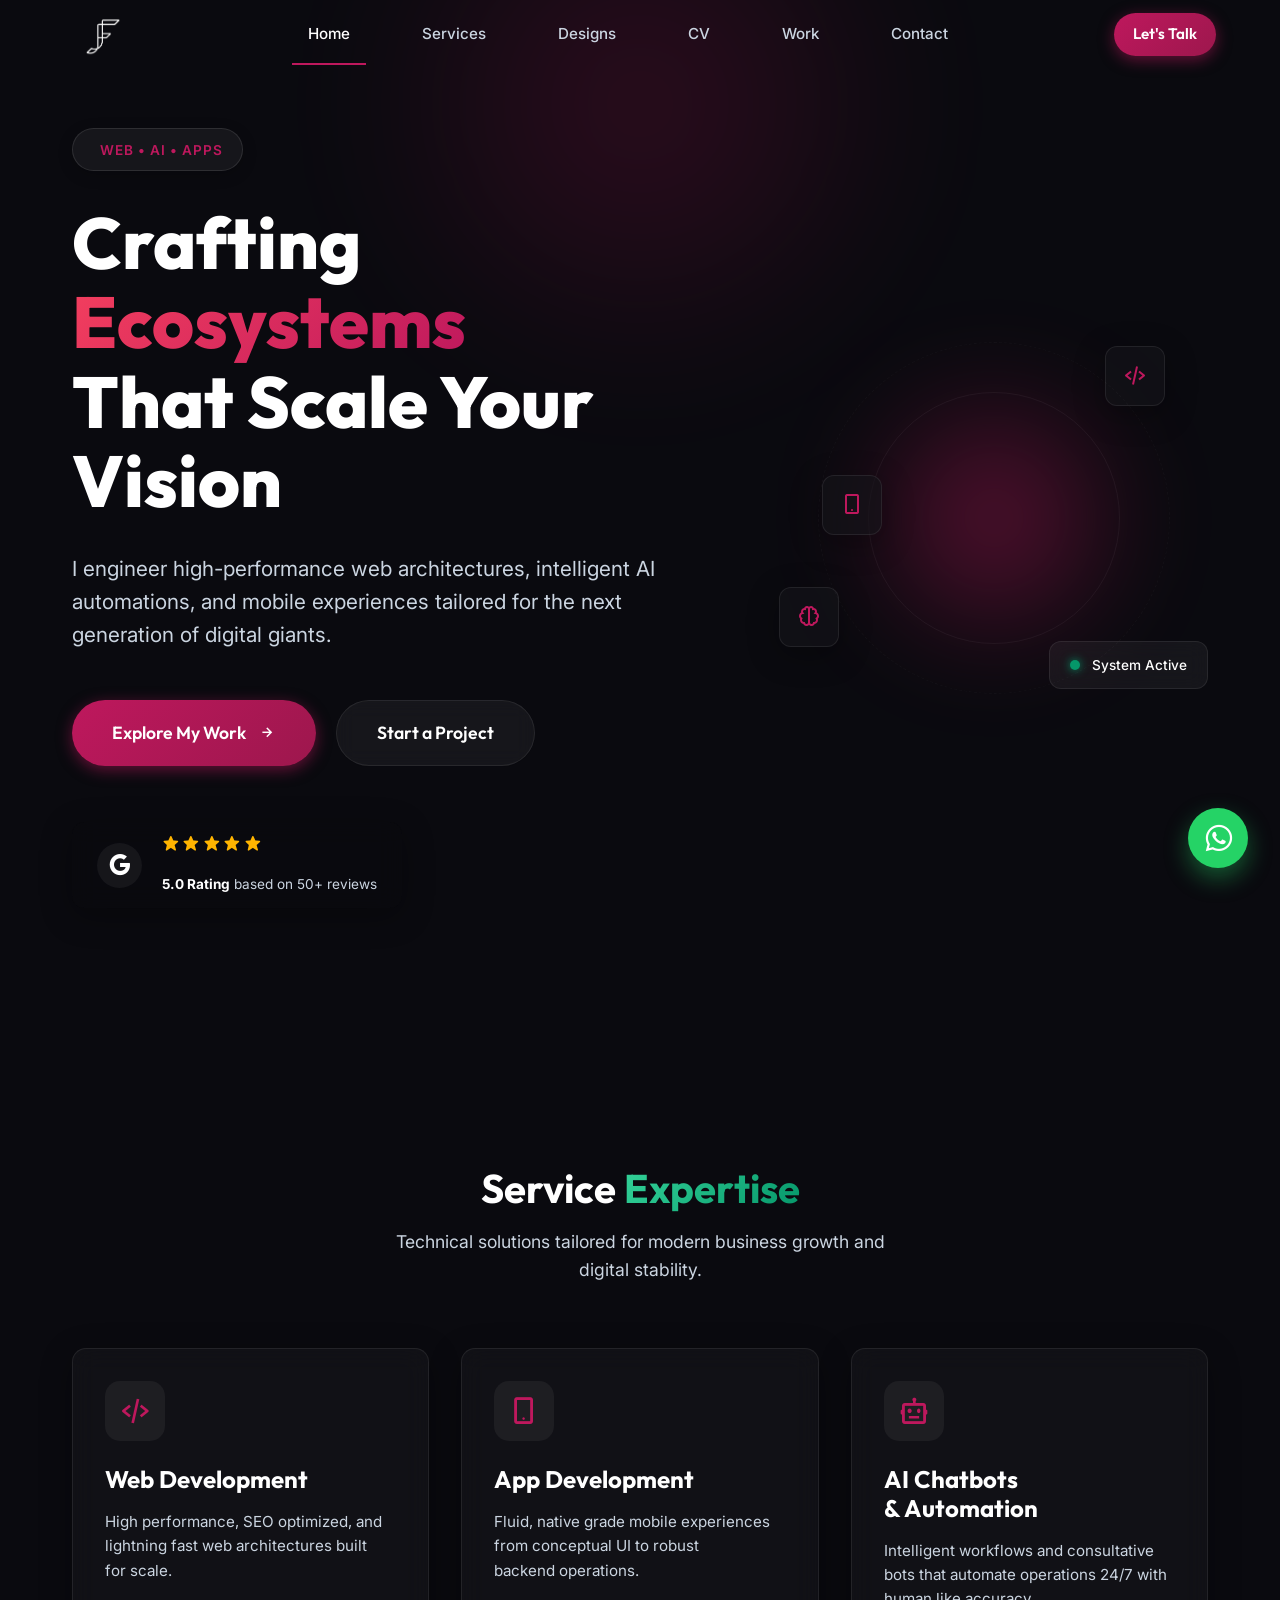
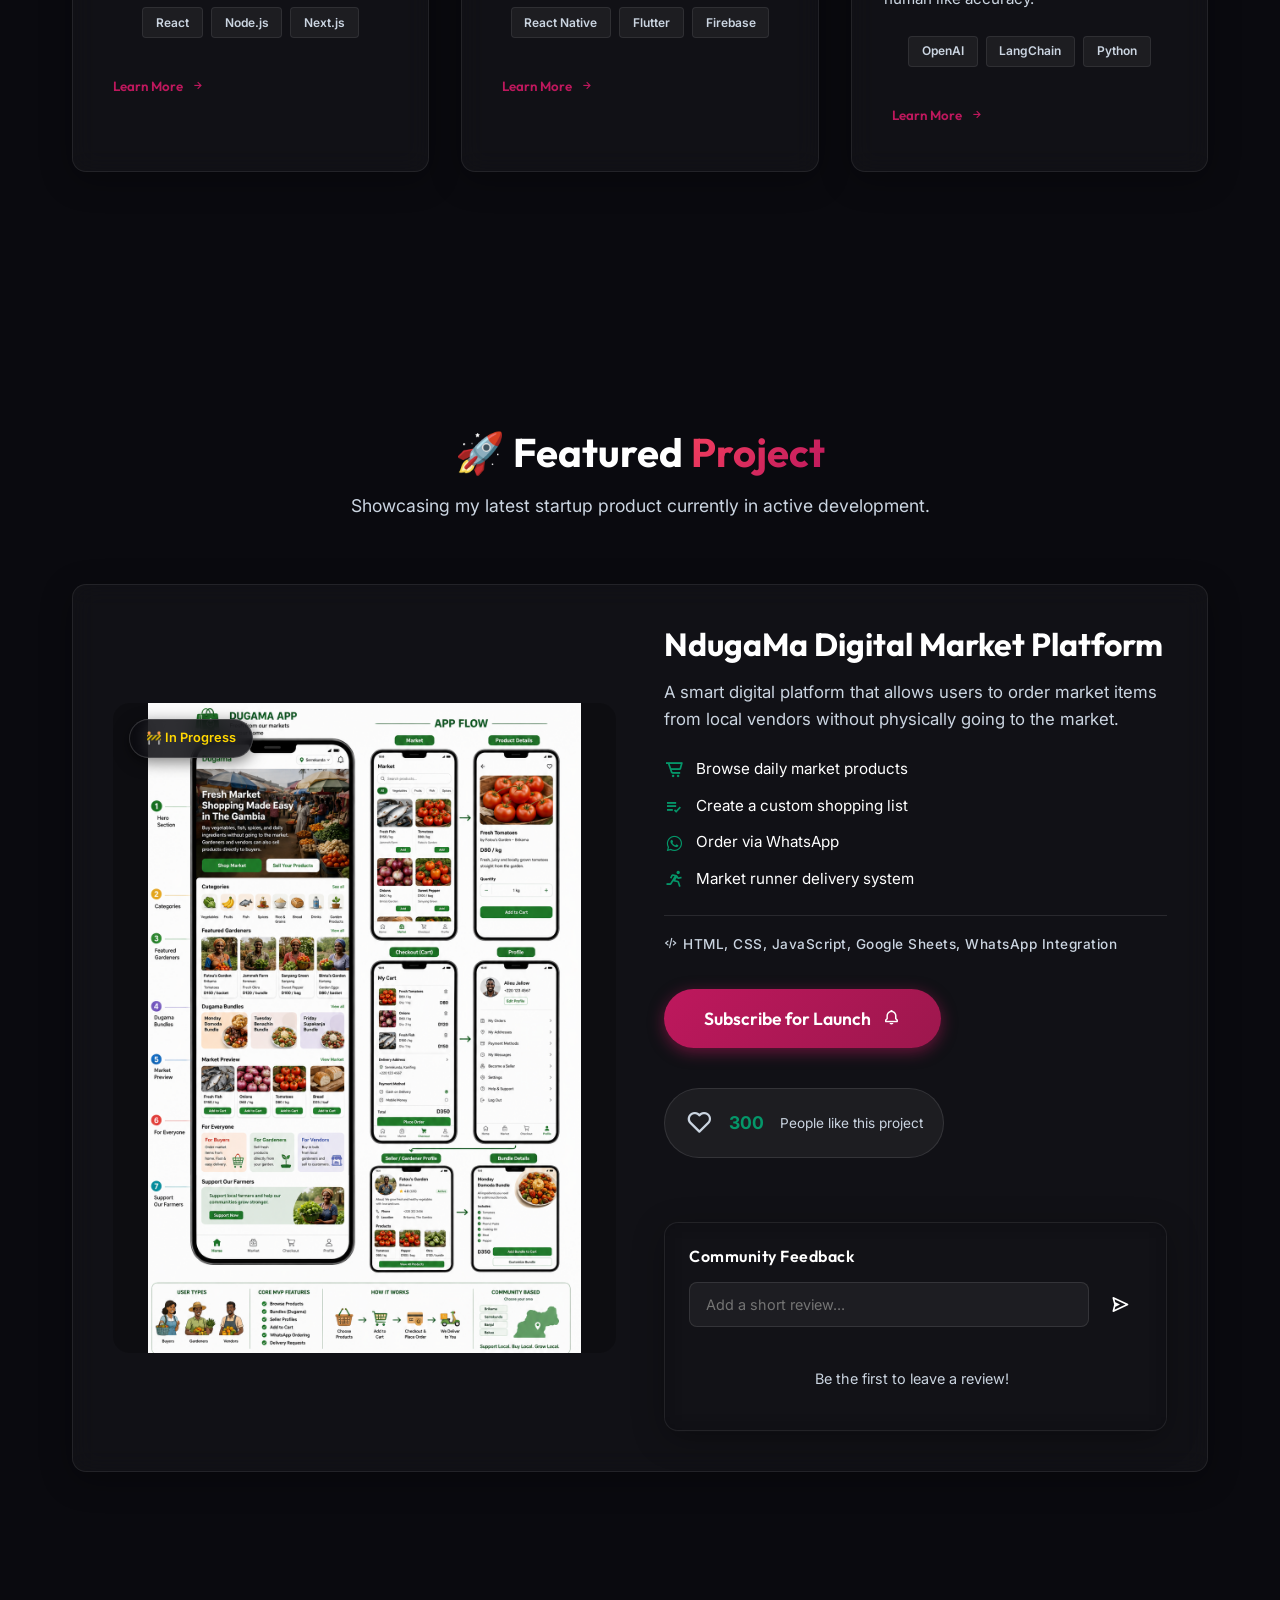
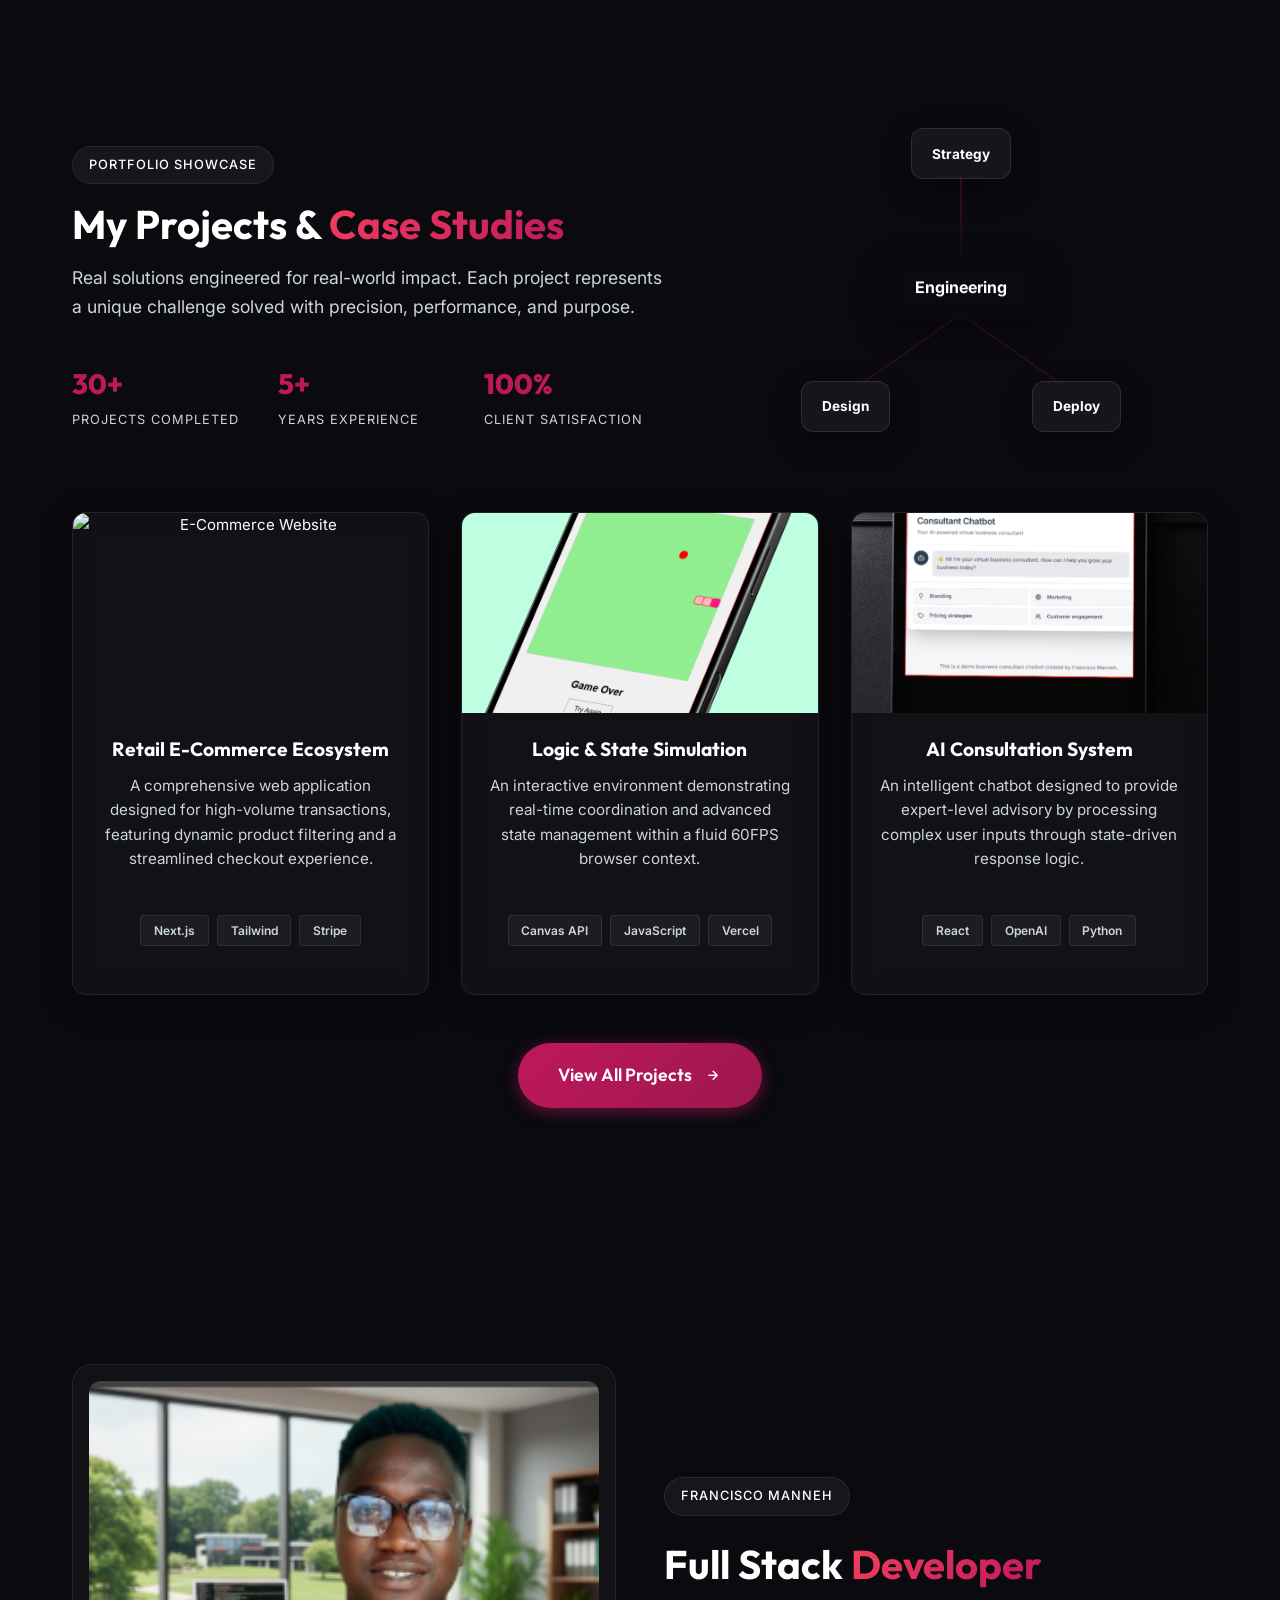
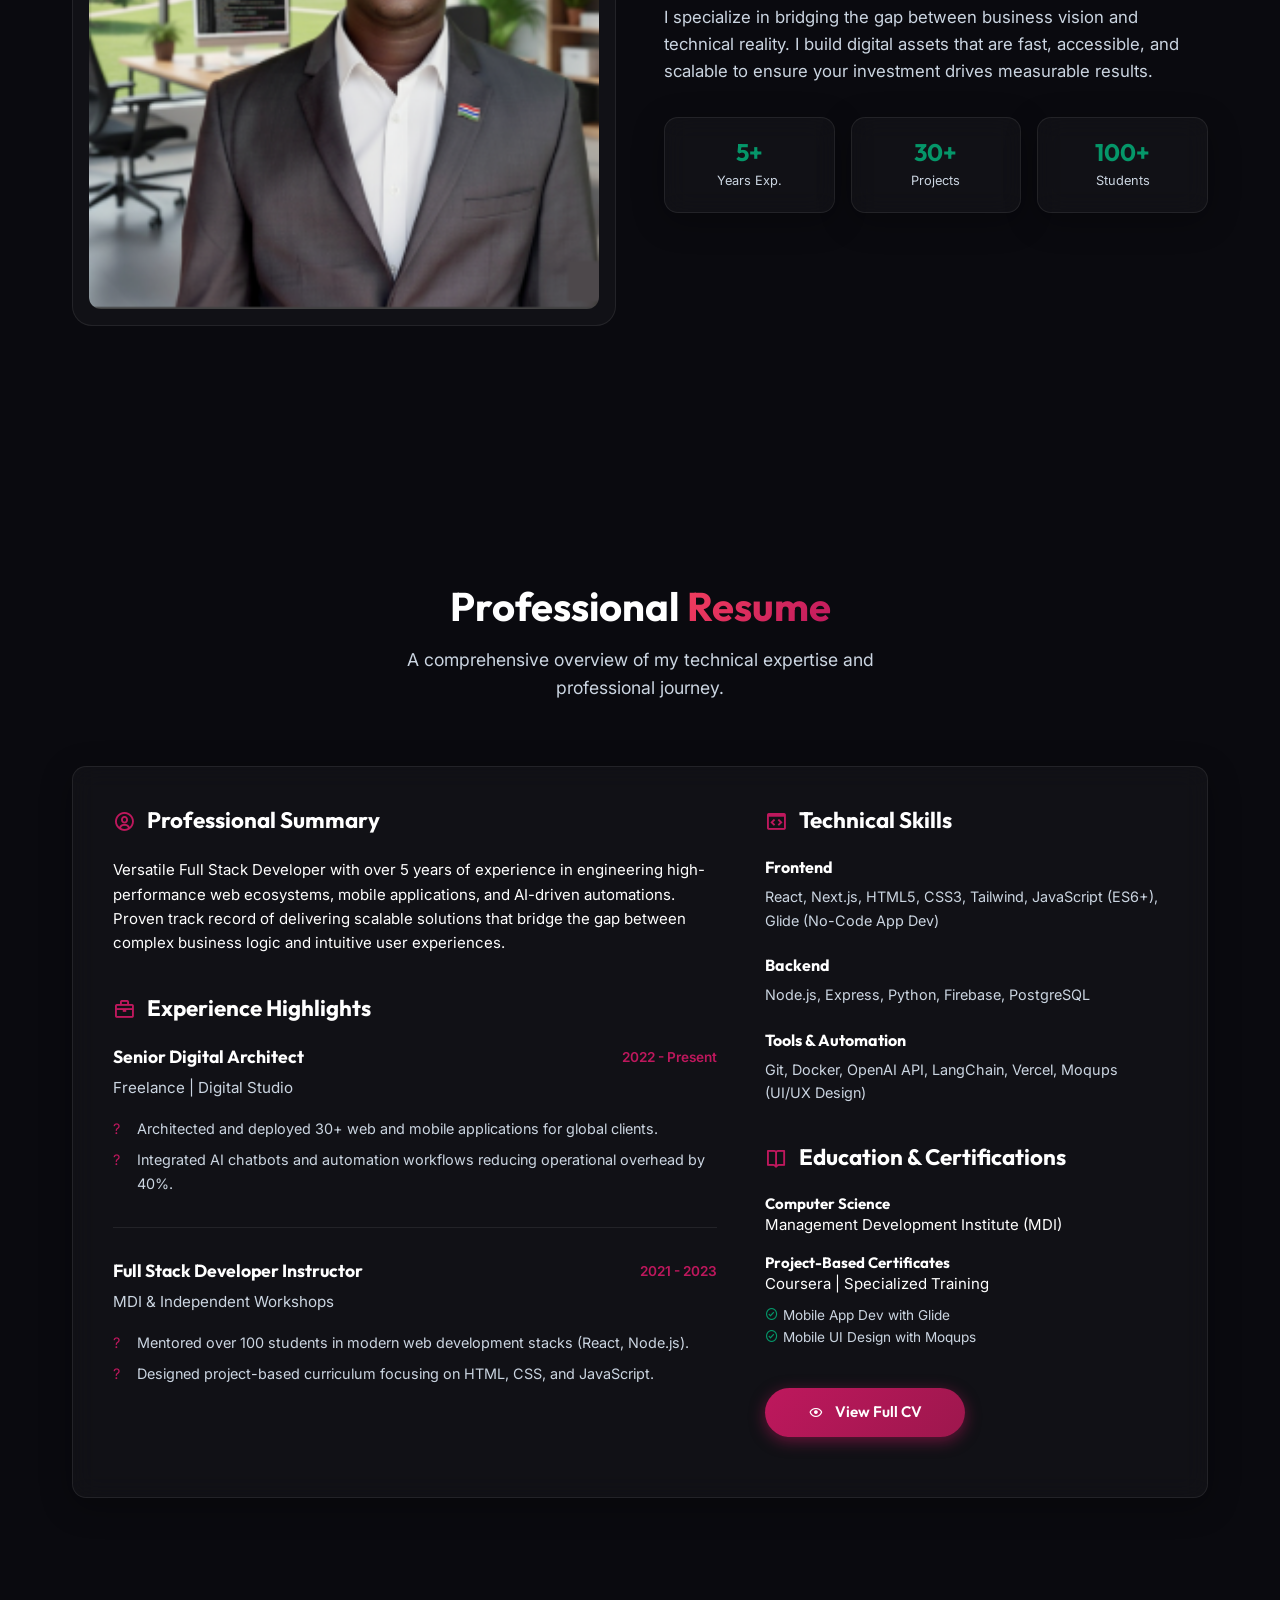
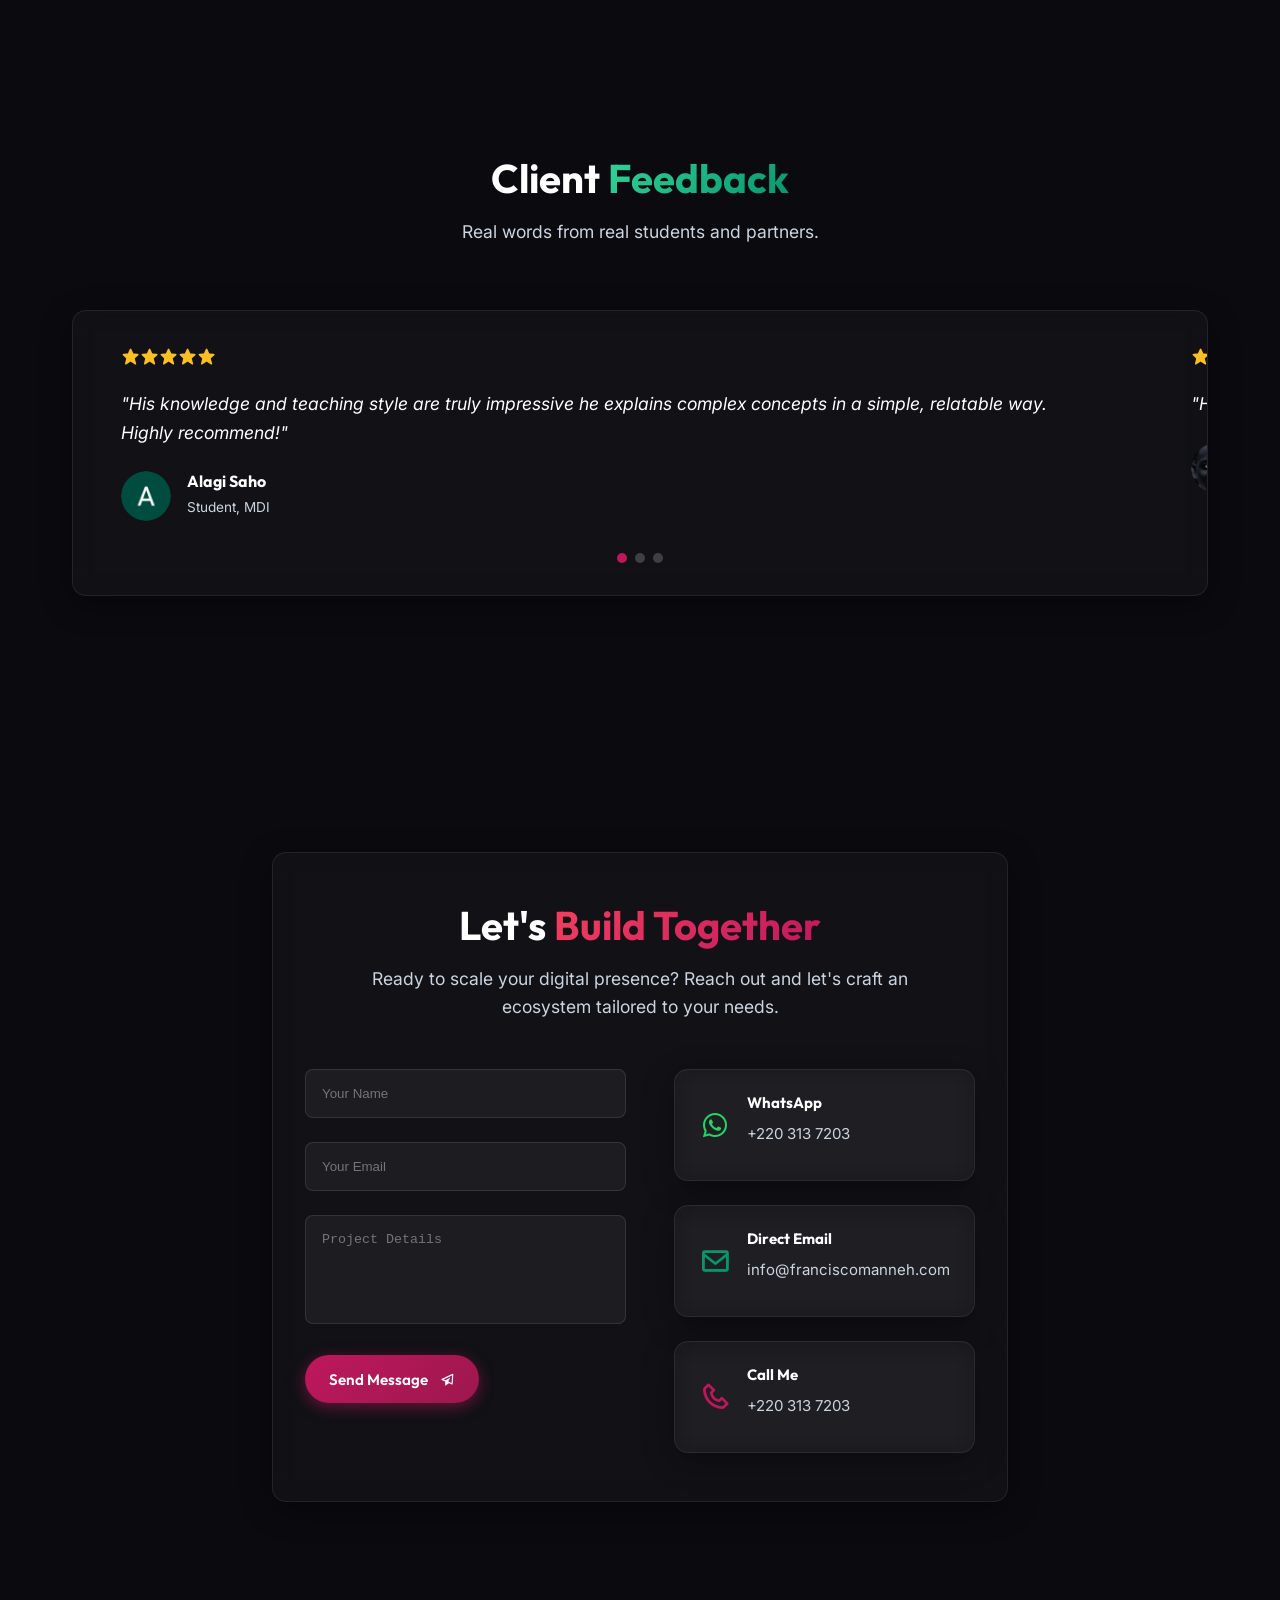
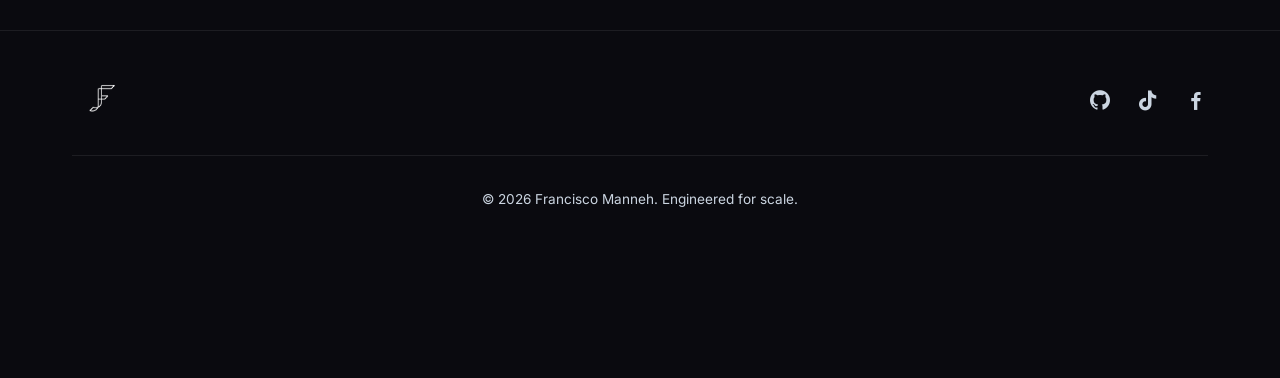
==== index.html @ 12f04366 "first commit" ====
<!DOCTYPE html>
<html lang="en">

<head>
    <meta charset="UTF-8">
    <meta name="viewport" content="width=device-width, initial-scale=1.0">
    <title>Francisco Manneh | Full Stack Developer & Digital Architect in The Gambia</title>
    <meta name="description" content="Engineering high-performance web ecosystems, responsive business applications, and AI-driven automation systems. Professional web development with a focus on conversion and scale.">
    <link rel="canonical" href="https://franciscomanneh.com">
    <link rel="icon" type="image/png" href="Favicon/3-removebg-preview.png">
    <meta name="theme-color" content="#0a0a0f">

    <!-- Open Graph / Facebook -->
    <meta property="og:type" content="website">
    <meta property="og:url" content="https://franciscomanneh.com">
    <meta property="og:title" content="Francisco Manneh | Full Stack Developer & Digital Architect">
    <meta property="og:description" content="Engineering high-performance web applications and AI-driven automation systems. View my projects and designs.">
    <meta property="og:image" content="https://franciscomanneh.com/og-image.png">

    <!-- Twitter -->
    <meta property="twitter:card" content="summary_large_image">
    <meta property="twitter:url" content="https://franciscomanneh.com">
    <meta property="twitter:title" content="Francisco Manneh | Digital Architect">
    <meta property="twitter:description" content="Building scalable web ecosystems and intelligent business applications.">
    <meta property="twitter:image" content="https://franciscomanneh.com/og-image.png">

    <!-- Fonts -->
    <link
        href="https://fonts.googleapis.com/css2?family=Outfit:wght@300;400;500;600;700;800&family=Inter:wght@400;500;600&display=swap"
        rel="stylesheet">
    <link href='https://unpkg.com/boxicons@2.1.4/css/boxicons.min.css' rel='stylesheet' media="print"
        onload="this.media='all'">

    <!-- Styles -->
    <link rel="stylesheet" href="style.css">

    <!-- Structured Data -->
    <script type="application/ld+json">
    {
      "@context": "https://schema.org/",
      "@type": "Person",
      "name": "Francisco Manneh",
      "jobTitle": "Full Stack Developer",
      "url": "https://franciscomanneh.com",
      "image": "https://franciscomanneh.com/persionalpictures/Screenshot%202026-01-26%20074447.png",
      "sameAs": [
        "https://github.com/Franciscomanneh",
        "https://www.youtube.com/@codewithfrancisco-1",
        "https://www.tiktok.com/@fmannehcode"
      ],
      "description": "Full Stack Developer specializing in responsive web development and AI applications in The Gambia.",
      "knowsAbout": ["Web Development", "UI/UX Design", "AI Automation", "React", "Node.js"],
      "worksFor": {
        "@type": "Organization",
        "name": "F. Manneh Studio"
      }
    }
    </script>
    <script type="application/ld+json">
    {
      "@context": "https://schema.org/",
      "@type": "WebSite",
      "name": "Francisco Manneh Portfolio",
      "url": "https://franciscomanneh.com",
      "description": "Professional portfolio of Francisco Manneh, a Digital Architect specializing in web ecosystems."
    }
    </script>
    <script type="application/ld+json">
    {
      "@context": "https://schema.org",
      "@type": "ItemList",
      "itemListElement": [
        {
          "@type": "CreativeWork",
          "position": 1,
          "name": "Retail E-Commerce Ecosystem",
          "description": "A high-performance web application featuring dynamic filtering and secure checkout.",
          "url": "https://franciscomanneh.github.io/multipurpose/"
        },
        {
          "@type": "CreativeWork",
          "position": 2,
          "name": "AI Consultation System",
          "description": "An intelligent state-driven advisory chatbot built with React and OpenAI.",
          "url": "https://consultation-chat.vercel.app/"
        }
      ]
    }
    </script>
</head>

<body>

    <!-- Loading Screen -->
    <div id="loader" class="loader-container">
        <div class="loader-spinner"></div>
        <div class="loader-text">Initializing Portfolio...</div>
    </div>

    <!-- Top Navigation (Desktop) -->
    <header class="top-nav glass-nav">
        <a href="#home" class="logo">
            <img src="./Favicon/3-removebg-preview.png" alt="F. Manneh Logo" class="logo-img">
        </a>
        <nav class="desktop-links">
            <a href="#home" class="nav-link" aria-label="Navigate to home section">Home</a>
            <a href="#services" class="nav-link" aria-label="Navigate to services section">Services</a>
            <a href="designs.html" class="nav-link" aria-label="View design showcase">Designs</a>
            <a href="#cv" class="nav-link" aria-label="View resume">CV</a>
            <a href="#projects" class="nav-link" aria-label="Navigate to projects section">Work</a>
            <a href="#contact" class="nav-link" aria-label="Navigate to contact section">Contact</a>
        </nav>
        <div class="desktop-actions">
            <!-- Hamburger Menu Trigger -->
            <button class="hamburger-btn" aria-label="Toggle Menu">
                <i class='bx bx-menu'></i>
            </button>
            <a href="#contact" class="btn btn-primary compact-btn">Let's Talk</a>
        </div>
    </header>

    <!-- Overlay Navigation (Hamburger Menu) -->
    <div class="overlay-nav glass-overlay">
        <div class="overlay-header">
            <a href="#home" class="logo">
                <img src="./Favicon/3-removebg-preview.png" alt="F. Manneh Logo" class="logo-img">
            </a>
            <button class="close-overlay-btn"><i class='bx bx-x'></i></button>
        </div>
        <nav class="overlay-links">
            <a href="#home" class="overlay-link" aria-label="Navigate to home"><i class='bx bx-home-alt-2'></i> Home</a>
            <a href="#services" class="overlay-link" aria-label="Navigate to services"><i class='bx bx-layer'></i>
                Services</a>
            <a href="designs.html" class="overlay-link" aria-label="View design showcase"><i class='bx bx-paint'></i>
                Designs</a>
            <a href="#cv" class="overlay-link" aria-label="View resume"><i class='bx bx-file'></i>
                CV / Resume</a>
            <a href="#projects" class="overlay-link" aria-label="Navigate to projects"><i
                    class='bx bx-briefcase-alt-2'></i> Work</a>
            <a href="#about" class="overlay-link" aria-label="Navigate to about"><i class='bx bx-user'></i> About</a>
            <a href="#contact" class="overlay-link" aria-label="Navigate to contact"><i class='bx bx-envelope'></i>
                Contact</a>
        </nav>
        <div class="overlay-footer">
            <p>Let's build something amazing.</p>
            <div class="social-links">
                <a href="https://github.com/Franciscomanneh"><i class='bx bxl-github'></i></a>
                <a href="#"><i class='bx bxl-facebook'></i></a>
                <a href="https://www.youtube.com/@codewithfrancisco-1"><i class='bx bxl-youtube'></i></a>
            </div>
        </div>
    </div>

    <nav class="bottom-nav glass-nav" aria-label="Mobile navigation">
        <a href="#home" class="bottom-nav-item active" aria-label="Home">
            <i class='bx bx-home-alt-2'></i>
            <span>Home</span>
        </a>
        <a href="designs.html" class="bottom-nav-item" aria-label="Designs">
            <i class='bx bx-paint'></i>
            <span>Designs</span>
        </a>
        <a href="#cv" class="bottom-nav-item" aria-label="CV">
            <i class='bx bx-file'></i>
            <span>CV</span>
        </a>
        <a href="#projects" class="bottom-nav-item" aria-label="Projects">
            <i class='bx bx-briefcase-alt-2'></i>
            <span>Work</span>
        </a>
        <a href="#contact" class="bottom-nav-item" aria-label="Contact">
            <i class='bx bx-envelope'></i>
            <span>Contact</span>
        </a>
    </nav>

    <!-- Floating WhatsApp Button -->
    <a href="https://wa.me/2203137203" class="floating-whatsapp" target="_blank" aria-label="Chat on WhatsApp">
        <i class='bx bxl-whatsapp'></i>
    </a>

    <main>
        <!-- Hero Section -->
        <section id="home" class="section hero">
            <div class="hero-bg-glow"></div>
            <div class="container hero-container">
                <div class="hero-content reveal">
                    <div class="hero-label-wrapper">
                        <span class="hero-badge"><i class='bx bx-zap'></i> Web • AI • Apps</span>
                    </div>
                    <h1 class="hero-title">
                        Crafting <span class="gradient-text gradient-primary">Ecosystems</span> <br>
                        That Scale Your <span class="text-underline">Vision</span>
                    </h1>
                    <p class="hero-subtitle">
                        I engineer high-performance web architectures, intelligent AI automations, and mobile experiences tailored for the next generation of digital giants.
                    </p>
                    
                    <div class="hero-actions">
                        <a href="#projects" class="btn btn-primary lg-btn tap-effect">
                            Explore My Work <i class='bx bx-right-arrow-alt'></i>
                        </a>
                        <a href="#contact" class="btn btn-glass lg-btn tap-effect">
                            Start a Project
                        </a>
                    </div>

                    <div class="hero-trust">
                        <a href="https://share.google/OhTxhMrEWbVpeFhVj" target="_blank" class="google-rating-card glass-card tap-effect">
                            <div class="google-logo">
                                <i class='bx bxl-google'></i>
                            </div>
                            <div class="rating-info">
                                <div class="stars">
                                    <i class='bx bxs-star'></i>
                                    <i class='bx bxs-star'></i>
                                    <i class='bx bxs-star'></i>
                                    <i class='bx bxs-star'></i>
                                    <i class='bx bxs-star'></i>
                                </div>
                                <p class="rating-text"><span>5.0 Rating</span> based on 50+ reviews</p>
                            </div>
                        </a>
                    </div>
                </div>

                <!-- Interactive Hero Image/Animation -->
                <div class="hero-visual reveal" style="transition-delay: 0.3s">
                    <div class="visual-container">
                        <div class="main-visual-orb"></div>
                        <div class="floating-tech-nodes">
                            <div class="node n1"><i class='bx bx-code-alt'></i></div>
                            <div class="node n2"><i class='bx bx-brain'></i></div>
                            <div class="node n3"><i class='bx bx-mobile-alt'></i></div>
                        </div>
                        <div class="stats-glass-card">
                            <div class="pulse-indicator"></div>
                            <span>System Active</span>
                        </div>
                    </div>
                </div>
            </div>
        </section>

        <!-- Services Section -->
        <section id="services" class="section services">
            <div class="container">
                <div class="section-header reveal">
                    <h2 class="section-title">Service <span class="gradient-text gradient-secondary">Expertise</span>
                    </h2>
                    <p class="section-desc">Technical solutions tailored for modern business growth and digital stability.</p>
                </div>
                <div class="services-grid">
                    <!-- Service 1 -->
                    <div class="service-card glass-card tap-effect reveal">
                        <div class="service-icon"><i class='bx bx-code-alt'></i></div>
                        <h3>Web Development</h3>
                        <p>High performance, SEO optimized, and lightning fast web architectures built for scale.</p>
                        <div class="tech-tags">
                            <span class="tag">React</span>
                            <span class="tag">Node.js</span>
                            <span class="tag">Next.js</span>
                        </div>
                        <button class="btn-text learn-more-btn" data-service="web">Learn More <i
                                class='bx bx-right-arrow-alt'></i></button>
                    </div>
                    <!-- Service 2 -->
                    <div class="service-card glass-card tap-effect reveal" style="transition-delay: 0.1s">
                        <div class="service-icon"><i class='bx bx-mobile-alt'></i></div>
                        <h3>App Development</h3>
                        <p>Fluid, native grade mobile experiences from conceptual UI to robust backend operations.</p>
                        <div class="tech-tags">
                            <span class="tag">React Native</span>
                            <span class="tag">Flutter</span>
                            <span class="tag">Firebase</span>
                        </div>
                        <button class="btn-text learn-more-btn" data-service="app">Learn More <i
                                class='bx bx-right-arrow-alt'></i></button>
                    </div>
                    <!-- Service 3 -->
                    <div class="service-card glass-card tap-effect reveal" style="transition-delay: 0.2s">
                        <div class="service-icon"><i class='bx bx-bot'></i></div>
                        <h3>AI Chatbots & Automation</h3>
                        <p>Intelligent workflows and consultative bots that automate operations 24/7 with human like
                            accuracy.</p>
                        <div class="tech-tags">
                            <span class="tag">OpenAI</span>
                            <span class="tag">LangChain</span>
                            <span class="tag">Python</span>
                        </div>
                        <button class="btn-text learn-more-btn" data-service="ai">Learn More <i
                                class='bx bx-right-arrow-alt'></i></button>
                    </div>
                </div>
            </div>
        </section>

        <!-- Featured Project Section -->
        <section id="featured-project" class="section featured-project">
            <div class="container">
                <div class="section-header reveal">
                    <h2 class="section-title">🚀 Featured <span class="gradient-text gradient-primary">Project</span>
                    </h2>
                    <p class="section-desc">Showcasing my latest startup product currently in active development.</p>
                </div>

                <div class="featured-project-container glass-card reveal">
                    <div class="featured-image-wrapper">
                        <span class="badge in-progress-badge">🚧 In Progress</span>
                        <!-- Replace with real mockup of the NdugaMa app. Using generic project placeholder. -->
                        <img src="./designs/business designs/futured project.png" alt="NdugaMa App Mockup" class="featured-img" loading="lazy"
                            decoding="async">
                    </div>

                    <div class="featured-content">
                        <h3 class="featured-title">NdugaMa Digital Market Platform</h3>
                        <p class="featured-desc">A smart digital platform that allows users to order market items from
                            local vendors without physically going to the market.</p>

                        <ul class="featured-features">
                            <li><i class='bx bx-cart-alt'></i> Browse daily market products</li>
                            <li><i class='bx bx-list-check'></i> Create a custom shopping list</li>
                            <li><i class='bx bxl-whatsapp'></i> Order via WhatsApp</li>
                            <li><i class='bx bx-run'></i> Market runner delivery system</li>
                        </ul>

                        <div class="featured-tech-stack">
                            <span class="tech-small"><i class='bx bx-code-alt'></i> HTML, CSS, JavaScript, Google
                                Sheets, WhatsApp Integration</span>
                        </div>

                        <div class="featured-actions" style="margin-bottom: 2rem;">
                            <button class="btn btn-primary lg-btn tap-effect btn-block-mobile" id="subscribeBtn">Subscribe for Launch <i
                                    class='bx bx-bell'></i></button>
                            <div class="like-interaction">
                                <button id="likeProjectBtn" class="like-btn">
                                    <i class='bx bx-heart' id="likeIcon"></i>
                                </button>
                                <span id="likeCountDisplay" class="like-count">300</span>
                                <span class="like-label">People like this project</span>
                            </div>
                        </div>

                        <!-- Interactive Review Section -->
                        <div class="featured-reviews glass-card">
                            <h4 class="reviews-title">Community Feedback</h4>
                            <div class="review-input-group">
                                <input type="text" id="reviewInput" placeholder="Add a short review..." maxlength="100">
                                <button id="submitReviewBtn" class="review-submit-btn"><i class='bx bx-send'></i></button>
                            </div>
                            <div id="reviewsList" class="reviews-list">
                                <!-- Comments will be injected here -->
                                <div class="empty-reviews">Be the first to leave a review!</div>
                            </div>
                        </div>
                    </div>
                </div>
            </div>
        </section>

        <!-- Projects Section -->
        <section id="projects" class="section projects">
            <div class="container">
                <div class="projects-header-grid reveal">
                    <div class="projects-header-left">
                        <span class="badge glass-badge" style="margin-bottom: 1rem;">Portfolio Showcase</span>
                        <h2 class="section-title">My Projects & <span class="gradient-text gradient-primary">Case Studies</span></h2>
                        <p class="section-desc" style="max-width: none; margin-left: 0; margin-right: 0;">
                            Real solutions engineered for real-world impact. Each project represents a unique challenge solved with precision, performance, and purpose.
                        </p>
                        
                        <div class="projects-quick-stats">
                            <div class="quick-stat">
                                <span class="q-num">30+</span>
                                <span class="q-label">Projects Completed</span>
                            </div>
                            <div class="quick-stat">
                                <span class="q-num">5+</span>
                                <span class="q-label">Years Experience</span>
                            </div>
                            <div class="quick-stat">
                                <span class="q-num">100%</span>
                                <span class="q-label">Client Satisfaction</span>
                            </div>
                        </div>
                    </div>

                    <div class="projects-header-right">
                        <div class="diagram-container">
                            <div class="diagram-node main">Engineering</div>
                            <div class="diagram-node n1">Strategy</div>
                            <div class="diagram-node n2">Design</div>
                            <div class="diagram-node n3">Deploy</div>
                            <div class="diagram-line l1"></div>
                            <div class="diagram-line l2"></div>
                            <div class="diagram-line l3"></div>
                        </div>
                    </div>
                </div>
                <div class="projects-grid">
                    <!-- Project 1 -->
                    <div class="project-card glass-card reveal">
                        <div class="project-image-wrapper">
                            <img src="./Images/14.png" alt="E-Commerce Website" class="project-img" width="600"
                                height="337" loading="lazy" decoding="async">
                            <div class="project-overlay">
                                <a href="https://franciscomanneh.github.io/multipurpose/" target="_blank"
                                    class="btn btn-primary sm-btn tap-effect">View Live</a>
                            </div>
                        </div>
                        <div class="project-content">
                            <h3>Retail E-Commerce Ecosystem</h3>
                            <p>A comprehensive web application designed for high-volume transactions, featuring dynamic product filtering and a streamlined checkout experience.</p>
                            <div class="tech-tags">
                                <span class="tag">Next.js</span>
                                <span class="tag">Tailwind</span>
                                <span class="tag">Stripe</span>
                            </div>
                        </div>
                    </div>
                    <!-- Project 2 -->
                    <div class="project-card glass-card reveal" style="transition-delay: 0.1s">
                        <div class="project-image-wrapper">
                            <img src="./Images/1.png" alt="Snake Game App" class="project-img" width="600" height="337"
                                loading="lazy" decoding="async">
                            <div class="project-overlay">
                                <a href="https://snake-game-six-ruby.vercel.app/" target="_blank"
                                    class="btn btn-primary sm-btn tap-effect">View Live</a>
                            </div>
                        </div>
                        <div class="project-content">
                            <h3>Logic & State Simulation</h3>
                            <p>An interactive environment demonstrating real-time coordination and advanced state management within a fluid 60FPS browser context.</p>
                            <div class="tech-tags">
                                <span class="tag">Canvas API</span>
                                <span class="tag">JavaScript</span>
                                <span class="tag">Vercel</span>
                            </div>
                        </div>
                    </div>
                    <!-- Project 3 -->
                    <div class="project-card glass-card reveal" style="transition-delay: 0.2s">
                        <div class="project-image-wrapper">
                            <img src="./Images/7.png" alt="AI Chatbot" class="project-img" width="600" height="337"
                                loading="lazy" decoding="async">
                            <div class="project-overlay">
                                <a href="https://consultation-chat.vercel.app/" target="_blank"
                                    class="btn btn-primary sm-btn tap-effect">View Live</a>
                            </div>
                        </div>
                        <div class="project-content">
                            <h3>AI Consultation System</h3>
                            <p>An intelligent chatbot designed to provide expert-level advisory by processing complex user inputs through state-driven response logic.</p>
                            <div class="tech-tags">
                                <span class="tag">React</span>
                                <span class="tag">OpenAI</span>
                                <span class="tag">Python</span>
                            </div>
                        </div>
                    </div>
                </div>
                <!-- View All Projects Button -->
                <div class="view-all-projects reveal" style="transition-delay: 0.3s">
                    <a href="projects.html" class="btn btn-primary lg-btn tap-effect">
                        View All Projects <i class='bx bx-right-arrow-alt'></i>
                    </a>
                </div>
            </div>
        </section>

        <!-- About Section -->
        <section id="about" class="section about">
            <div class="container">
                <div class="about-grid">
                    <div class="about-image reveal">
                        <div class="image-glass-frame">
                            <img src="./persionalpictures/Screenshot 2026-01-26 074447.png"
                                alt="Francisco Manneh - Full Stack Developer Portrait" class="img-fluid" width="400"
                                height="400" loading="lazy" decoding="async">
                        </div>
                    </div>
                    
                    <div class="about-content reveal" style="transition-delay: 0.2s">
                        <span class="badge glass-badge">Francisco Manneh</span>
                        <h2 class="section-title">Full Stack <span class="gradient-text gradient-primary">Developer</span></h2>
                        <p>I specialize in bridging the gap between business vision and technical reality. I build digital assets that are fast, accessible, and scalable to ensure your investment drives measurable results.</p>

                        <div class="stats-grid">
                            <div class="stat-box glass-card">
                                <h3>5+</h3>
                                <span>Years Exp.</span>
                            </div>
                            <div class="stat-box glass-card">
                                <h3>30+</h3>
                                <span>Projects</span>
                            </div>
                            <div class="stat-box glass-card">
                                <h3>100+</h3>
                                <span>Students</span>
                            </div>
                        </div>
                    </div>
                </div>
            </div>
        </section>

        <!-- CV Section -->
        <section id="cv" class="section cv">
            <div class="container">
                <div class="section-header reveal">
                    <h2 class="section-title">Professional <span class="gradient-text gradient-primary">Resume</span></h2>
                    <p class="section-desc">A comprehensive overview of my technical expertise and professional journey.</p>
                </div>

                <div class="cv-container glass-card reveal">
                    <div class="cv-grid">
                        <div class="cv-main">
                            <div class="cv-block">
                                <h3 class="cv-sub-title"><i class='bx bx-user-circle'></i> Professional Summary</h3>
                                <p>Versatile Full Stack Developer with over 5 years of experience in engineering high-performance web ecosystems, mobile applications, and AI-driven automations. Proven track record of delivering scalable solutions that bridge the gap between complex business logic and intuitive user experiences.</p>
                            </div>

                            <div class="cv-block">
                                <h3 class="cv-sub-title"><i class='bx bx-briefcase'></i> Experience Highlights</h3>
                                <div class="experience-item">
                                    <div class="exp-header">
                                        <h4>Senior Digital Architect</h4>
                                        <span class="exp-date">2022 - Present</span>
                                    </div>
                                    <p class="exp-company">Freelance | Digital Studio</p>
                                    <ul class="exp-tasks">
                                        <li>Architected and deployed 30+ web and mobile applications for global clients.</li>
                                        <li>Integrated AI chatbots and automation workflows reducing operational overhead by 40%.</li>
                                    </ul>
                                </div>
                                <div class="experience-item">
                                    <div class="exp-header">
                                        <h4>Full Stack Developer Instructor</h4>
                                        <span class="exp-date">2021 - 2023</span>
                                    </div>
                                    <p class="exp-company">MDI & Independent Workshops</p>
                                    <ul class="exp-tasks">
                                        <li>Mentored over 100 students in modern web development stacks (React, Node.js).</li>
                                        <li>Designed project-based curriculum focusing on HTML, CSS, and JavaScript.</li>
                                    </ul>
                                </div>
                            </div>
                        </div>

                        <div class="cv-sidebar">
                            <div class="cv-block">
                                <h3 class="cv-sub-title"><i class='bx bx-code-block'></i> Technical Skills</h3>
                                <div class="skills-list">
                                    <div class="skill-category">
                                        <h5>Frontend</h5>
                                        <p>React, Next.js, HTML5, CSS3, Tailwind, JavaScript (ES6+), Glide (No-Code App Dev)</p>
                                    </div>
                                    <div class="skill-category">
                                        <h5>Backend</h5>
                                        <p>Node.js, Express, Python, Firebase, PostgreSQL</p>
                                    </div>
                                    <div class="skill-category">
                                        <h5>Tools & Automation</h5>
                                        <p>Git, Docker, OpenAI API, LangChain, Vercel, Moqups (UI/UX Design)</p>
                                    </div>
                                </div>
                            </div>

                            <div class="cv-block">
                                <h3 class="cv-sub-title"><i class='bx bx-book-open'></i> Education & Certifications</h3>
                                <div class="education-item">
                                    <h4>Computer Science</h4>
                                    <p>Management Development Institute (MDI)</p>
                                </div>
                                <div class="education-item" style="margin-top: 1rem;">
                                    <h4>Project-Based Certificates</h4>
                                    <p>Coursera | Specialized Training</p>
                                    <ul style="font-size: 0.85rem; color: var(--text-muted); list-style: none; margin-top: 0.5rem; padding-left: 0;">
                                        <li><i class='bx bx-check-circle' style="color: var(--secondary);"></i> Mobile App Dev with Glide</li>
                                        <li><i class='bx bx-check-circle' style="color: var(--secondary);"></i> Mobile UI Design with Moqups</li>
                                    </ul>
                                </div>
                            </div>

                            <div class="cv-actions">
                                <a href="https://drive.google.com/file/d/1Yc8aWxqcx1wOpEDlS6IDI17F_fNH14KO/view?usp=sharing" target="_blank" class="btn btn-primary btn-block-mobile">
                                    <i class='bx bx-show'></i> View Full CV
                                </a>
                                
                            </div>
                        </div>
                    </div>
                </div>
            </div>
        </section>        

        <!-- Testimonials Section -->
        <section id="testimonials" class="section testimonials">
            <div class="container">
                <div class="section-header reveal">
                    <h2 class="section-title">Client <span class="gradient-text gradient-secondary">Feedback</span></h2>
                    <p class="section-desc">Real words from real students and partners.</p>
                </div>

                <div class="testimonial-slider glass-card reveal">
                    <div class="testimonial-track" id="testimonialTrack">
                        <!-- Card 1 -->
                        <div class="testi-card">
                            <div class="stars"><i class='bx bxs-star'></i><i class='bx bxs-star'></i><i
                                    class='bx bxs-star'></i><i class='bx bxs-star'></i><i class='bx bxs-star'></i></div>
                            <p class="quote">"His knowledge and teaching style are truly impressive he explains
                                complex concepts in a simple, relatable way. Highly recommend!"</p>
                            <div class="author">
                                <img src="./persionalpictures/alagi.png" alt="Alagi Saho - Student Testimonial"
                                    width="50" height="50" loading="lazy" decoding="async">
                                <div class="author-info">
                                    <h4>Alagi Saho</h4>
                                    <span>Student, MDI</span>
                                </div>
                            </div>
                        </div>
                        <!-- Card 2 -->
                        <div class="testi-card">
                            <div class="stars"><i class='bx bxs-star'></i><i class='bx bxs-star'></i><i
                                    class='bx bxs-star'></i><i class='bx bxs-star'></i><i class='bx bxs-star'></i></div>
                            <p class="quote">"His unique teaching style, passion for technology, and deep understanding
                                of the field opened my eyes to new possibilities."</p>
                            <div class="author">
                                <img src="./persionalpictures/nata.png" alt="Nathaniel Boima - Student Testimonial"
                                    width="50" height="50" loading="lazy" decoding="async">
                                <div class="author-info">
                                    <h4>Nathaniel Boima</h4>
                                    <span>Student, MDI</span>
                                </div>
                            </div>
                        </div>
                        <!-- Card 3 -->
                        <div class="testi-card">
                            <div class="stars"><i class='bx bxs-star'></i><i class='bx bxs-star'></i><i
                                    class='bx bxs-star'></i><i class='bx bxs-star'></i><i class='bx bxs-star'></i></div>
                            <p class="quote">"Francisco delivered a solution that perfectly captured our brand. Their
                                strategic approach boosted our client engagement significantly."</p>
                            <div class="author">
                                <img src="./persionalpictures/konko.png" alt="Modoulamin Fatajo - CEO Konko Group"
                                    width="50" height="50" loading="lazy" decoding="async">
                                <div class="author-info">
                                    <h4>Modoulamin Fatajo</h4>
                                    <span>CEO, Konko Group</span>
                                </div>
                            </div>
                        </div>
                    </div>
                    <div class="slider-dots">
                        <span class="dot active"></span>
                        <span class="dot"></span>
                        <span class="dot"></span>
                    </div>
                </div>
            </div>
        </section>

        <!-- Contact Section -->
        <section id="contact" class="section contact">
            <div class="container container-sm">
                <div class="contact-box glass-card reveal">
                    <h2 class="section-title text-center">Let's <span class="gradient-text gradient-primary">Build
                            Together</span></h2>
                    <p class="text-center section-desc">Ready to scale your digital presence? Reach out and let's craft
                        an ecosystem tailored to your needs.</p>

                    <div class="contact-grid" style="display: grid; grid-template-columns: 1fr; gap: 3rem; margin-top: 3rem;">
                        <!-- Direct Contact Form -->
                        <div class="contact-form-wrapper">
                            <form action="https://formspree.io/f/info@franciscomanneh.com" method="POST" class="contact-form">
                                <div class="form-group" style="margin-bottom: 1.5rem;">
                                    <input type="text" name="name" placeholder="Your Name" required 
                                           style="width: 100%; padding: 1rem; background: rgba(255,255,255,0.05); border: 1px solid rgba(255,255,255,0.1); border-radius: 8px; color: white;">
                                </div>
                                <div class="form-group" style="margin-bottom: 1.5rem;">
                                    <input type="email" name="_replyto" placeholder="Your Email" required 
                                           style="width: 100%; padding: 1rem; background: rgba(255,255,255,0.05); border: 1px solid rgba(255,255,255,0.1); border-radius: 8px; color: white;">
                                </div>
                                <div class="form-group" style="margin-bottom: 1.5rem;">
                                    <textarea name="message" placeholder="Project Details" required rows="5"
                                              style="width: 100%; padding: 1rem; background: rgba(255,255,255,0.05); border: 1px solid rgba(255,255,255,0.1); border-radius: 8px; color: white; resize: none;"></textarea>
                                </div>
                                <button type="submit" class="btn btn-primary btn-block">
                                    Send Message <i class='bx bx-paper-plane'></i>
                                </button>
                            </form>
                        </div>

                        <!-- Quick Contact Links -->
                        <div class="contact-info-column" style="display: flex; flex-direction: column; gap: 1.5rem; justify-content: center;">
                            <div class="info-card glass-card" style="padding: 1.5rem; display: flex; align-items: center; gap: 1rem;">
                                <i class='bx bxl-whatsapp' style="font-size: 2rem; color: #25D366;"></i>
                                <div>
                                    <h4 style="margin: 0; color: white;">WhatsApp</h4>
                                    <a href="https://wa.me/2203137203" target="_blank" style="color: var(--text-muted); text-decoration: none;">+220 313 7203</a>
                                </div>
                            </div>
                            <div class="info-card glass-card" style="padding: 1.5rem; display: flex; align-items: center; gap: 1rem;">
                                <i class='bx bx-envelope' style="font-size: 2rem; color: var(--secondary);"></i>
                                <div>
                                    <h4 style="margin: 0; color: white;">Direct Email</h4>
                                    <a href="mailto:info@franciscomanneh.com" style="color: var(--text-muted); text-decoration: none;">info@franciscomanneh.com</a>
                                </div>
                            </div>
                            <div class="info-card glass-card" style="padding: 1.5rem; display: flex; align-items: center; gap: 1rem;">
                                <i class='bx bx-phone' style="font-size: 2rem; color: var(--primary);"></i>
                                <div>
                                    <h4 style="margin: 0; color: white;">Call Me</h4>
                                    <a href="tel:+2203137203" style="color: var(--text-muted); text-decoration: none;">+220 313 7203</a>
                                </div>
                            </div>
                        </div>
                    </div>

                    <style>
                        @media (min-width: 992px) {
                            .contact-grid {
                                grid-template-columns: 1.5fr 1fr !important;
                            }
                        }
                        .contact-form input:focus, .contact-form textarea:focus {
                            outline: none;
                            border-color: var(--primary) !important;
                            background: rgba(255,255,255,0.08) !important;
                        }
                    </style>
                </div>
            </div>
        </section>
    </main>

    <footer class="footer">
        <div class="container">
            <div class="footer-grid">
                <div class="footer-brand">
                    <a href="index.html" class="footer-logo">
                        <img src="./Favicon/3-removebg-preview.png" alt="F. Manneh Logo" class="logo-img" style="height: 35px; margin-bottom: 0.5rem;">
                    </a>
                </div>
                <div class="footer-socials">
                    
                    <a href="https://github.com/Franciscomanneh" aria-label="Visit Francisco's GitHub profile"><i class='bx bxl-github'></i></a>
                    <a href="https://www.tiktok.com/@fmannehcode" aria-label="Visit Francisco's TikTok profile"><i
                            class='bx bxl-tiktok'></i></a>

                    <a href="https://www.facebook.com/profile.php?id=61587154581770" aria-label="Visit Francisco's Facebook profile"><i
                            class='bx bxl-facebook'></i></a>
                </div>


            </div>
            <div class="footer-bottom">
                <p>&copy; 2026 Francisco Manneh. Engineered for scale.</p>
            </div>
        </div>
    </footer>

    <!-- Design Detail Modal -->
    <div class="modal-overlay" id="designModal">
        <div class="modal-content design-detail-modal glass-overlay">
            <button class="close-modal"><i class='bx bx-x'></i></button>
            <div id="designModalBody">
                <!-- Content injected via JS -->
            </div>
        </div>
    </div>

    <!-- Scripts -->
    <script src="script.js" defer></script>

    <!-- Service Detail Modal -->
    <div class="modal-overlay" id="serviceModal">
        <div class="modal-content service-detail-modal glass-overlay">
            <button class="close-modal" id="closeServiceModal"><i class='bx bx-x'></i></button>
            <div id="serviceModalBody">
                <!-- Data injected by JS -->
            </div>
        </div>
    </div>
</body>

</html>
---- style.css ----
/**
 * FRANCISCO MANNEH — PORTFOLIO REDESIGN
 * Mobile-First, Responsive, Glassmorphic
 */

 :root {
    /* Color Palette */
    --bg-base: #0a0a0f;
    --bg-surface: rgba(20, 20, 25, 0.6);
    --bg-glass: rgba(255, 255, 255, 0.03);
    --text-main: #ffffff;
    --text-muted: #cbd5e1;
    --border-glass: rgba(255, 255, 255, 0.08);
    --shadow-glass: 0 8px 32px 0 rgba(0, 0, 0, 0.3);
    
    --primary: #be185d;
    --primary-glow: rgba(190, 24, 93, 0.5);
    --secondary: #059669;
    --secondary-glow: rgba(5, 150, 105, 0.5);
    --accent: #2563eb;
    
    /* Typography */
    --font-heading: 'Outfit', sans-serif;
    --font-body: 'Inter', sans-serif;
    
    /* Navigation heights */
    --top-nav-height: 70px;
    --bottom-nav-height: 65px;
}

* {
    transition: background-color 0.3s ease, color 0.3s ease, border-color 0.3s ease;
}

/* =========================================
   RESET & BASE
========================================= */
* {
    margin: 0;
    padding: 0;
    box-sizing: border-box;
    -webkit-tap-highlight-color: transparent;
}

html, body {
    width: 100%;
    max-width: 100%;
    overflow-x: hidden;
    margin: 0;
    padding: 0;
    scroll-behavior: smooth;
}

body {
    background-color: var(--bg-base);
    color: var(--text-main);
    font-family: var(--font-body);
    font-size: 15px; /* Elite readability rule */
    line-height: 1.62;
    position: relative;
    word-wrap: break-word;
    overflow-wrap: break-word;
    /* Bottom Nav & WhatsApp padding */
    padding-bottom: calc(120px + env(safe-area-inset-bottom));
}

a, button {
    min-height: 44px;
    display: inline-flex;
    align-items: center;
}

/* Custom Scrollbar */
::-webkit-scrollbar {
    width: 8px;
}
::-webkit-scrollbar-track {
    background: var(--bg-base);
}
::-webkit-scrollbar-thumb {
    background: rgba(255,255,255,0.2);
    border-radius: 4px;
}
::-webkit-scrollbar-thumb:hover {
    background: rgba(255,255,255,0.4);
}

/* Typography */
h1, h2, h3, h4, h5, h6 {
    font-family: var(--font-heading);
    font-weight: 700;
    line-height: 1.2;
    text-wrap: balance;
}

p, .section-desc, .featured-desc {
    text-wrap: pretty;
}

a {
    text-decoration: none;
    color: inherit;
}

ul {
    list-style: none;
}

img {
    max-width: 100%;
    height: auto;
    display: block;
}

/* =========================================
   UTILITIES
========================================= */
.container {
    width: 100%;
    max-width: 480px;
    margin: 0 auto;
    padding: 0 16px;
}

@media (min-width: 768px) {
    .container {
        max-width: 1200px;
        padding: 0 1.5rem;
    }
}

@media (min-width: 1024px) {
    .container {
        padding: 0 2rem;
    }
}

.container-sm {
    max-width: 800px;
}

.section {
    padding: 40px 0;
    position: relative;
    word-wrap: break-word;
    overflow-wrap: break-word;
}

@media (min-width: 768px) {
    .section {
        padding: 6rem 0;
    }
}

.section-header {
    text-align: center;
    margin-bottom: 3rem;
    word-wrap: break-word;
    overflow-wrap: break-word;
    display: flex;
    flex-direction: column;
    align-items: center;
}

@media (min-width: 768px) {
    .section-header {
        margin-bottom: 4rem;
    }
}

.section-title {
    font-size: clamp(1.75rem, 5vw, 2.5rem);
    margin-bottom: 1rem;
    line-height: 1.2;
    word-wrap: break-word;
    overflow-wrap: break-word;
}

.section-desc {
    color: var(--text-muted);
    font-size: clamp(0.95rem, 3vw, 1.1rem);
    max-width: 600px;
    margin: 0 auto;
    line-height: 1.6;
    word-wrap: break-word;
    overflow-wrap: break-word;
}

.text-center {
    text-align: center;
}

.gradient-text {
    background-clip: text;
    -webkit-background-clip: text;
    -webkit-text-fill-color: transparent;
}

.gradient-primary {
    background-image: linear-gradient(135deg, #f43f5e, #be185d);
}

.gradient-secondary {
    background-image: linear-gradient(135deg, #34d399, #059669);
}

.glass-card {
    background: var(--bg-glass);
    backdrop-filter: blur(12px);
    -webkit-backdrop-filter: blur(12px);
    border: 1px solid var(--border-glass);
    border-radius: 14px;
    padding: 16px;
    box-shadow: var(--shadow-glass);
    word-wrap: break-word;
    overflow-wrap: break-word;
    overflow: hidden;
}

@media (min-width: 768px) {
    .glass-card {
        padding: 2rem;
    }
}

.glass-badge {
    background: rgba(255, 255, 255, 0.05);
    border: 1px solid var(--border-glass);
    padding: 0.5rem 1rem;
    border-radius: 50px;
    font-size: 0.8rem;
    font-weight: 500;
    letter-spacing: 1px;
    text-transform: uppercase;
    display: inline-block;
    margin-bottom: 1.5rem;
}

/* Buttons */
.btn {
    display: inline-flex;
    align-items: center;
    justify-content: center;
    gap: 0.75rem;
    padding: 0.75rem 1.5rem;
    font-family: var(--font-heading);
    font-weight: 600;
    border-radius: 50px;
    transition: all 0.3s ease;
    cursor: pointer;
    border: none;
    font-size: 0.95rem;
    min-height: 48px;
    word-wrap: break-word;
    white-space: nowrap;
    width: fit-content;
    max-width: 100%;
}

.lg-btn {
    padding: 1rem 2rem;
    font-size: 1rem;
}

@media (min-width: 768px) {
    .lg-btn {
        padding: 1.125rem 2.5rem;
        font-size: 1.1rem;
    }
}

.sm-btn {
    padding: 0.6rem 1.25rem;
    font-size: 0.85rem;
}

@media (min-width: 768px) {
    .sm-btn {
        font-size: 0.9rem;
    }
}

.compact-btn {
    padding: 0.6rem 1.2rem;
    font-size: 0.95rem;
    min-height: 40px;
}

.btn-primary {
    background: linear-gradient(135deg, var(--primary), #9d174d);
    color: #ffffff;
    box-shadow: 0 4px 15px var(--primary-glow);
    font-weight: 600;
}

.btn-primary:hover {
    transform: translateY(-2px);
    box-shadow: 0 6px 20px var(--primary-glow);
}

.btn-outline {
    background: transparent;
    color: #ffffff;
    border: 2px solid rgba(255, 255, 255, 0.3);
    font-weight: 600;
}

.btn-outline:hover {
    background: rgba(255, 255, 255, 0.08);
    border-color: rgba(255, 255, 255, 0.5);
}

.btn-glass {
    background: rgba(255, 255, 255, 0.05);
    backdrop-filter: blur(10px);
    border: 1px solid var(--border-glass);
    color: white;
}

.btn-glass:hover {
    background: rgba(255, 255, 255, 0.1);
}

.btn-text {
    background: none;
    border: none;
    color: var(--primary);
    font-weight: 600;
    font-family: var(--font-heading);
    display: inline-flex;
    align-items: center;
    gap: 0.5rem;
    cursor: pointer;
    transition: gap 0.3s ease;
    min-height: 48px;
    padding: 0 0.5rem;
}

.btn-text:hover {
    gap: 0.75rem;
}

button, a {
    min-height: 44px;
    transition: transform 0.1s;
}

button:active, a:active {
    transform: scale(0.96);
}

.hide-mobile {
    display: none !important;
}

@media (min-width: 576px) {
    .hide-mobile {
        display: inline !important;
    }
}

/* =========================================
   LOADING SCREEN
========================================= */
.loader-container {
    position: fixed;
    top: 0; left: 0; width: 100%; height: 100%;
    background: var(--bg-base);
    z-index: 9999;
    display: flex;
    flex-direction: column;
    align-items: center;
    justify-content: center;
    transition: opacity 0.5s ease, visibility 0.5s ease;
}

.loader-spinner {
    width: 60px;
    height: 60px;
    border: 3px solid rgba(255,255,255,0.1);
    border-top-color: var(--primary);
    border-radius: 50%;
    animation: spin 1s linear infinite;
    margin-bottom: 1.5rem;
}

.loader-text {
    font-family: var(--font-heading);
    font-size: 1.2rem;
    letter-spacing: 2px;
    color: var(--text-muted);
    animation: pulse 1.5s ease-in-out infinite;
}

@keyframes spin { 100% { transform: rotate(360deg); } }
@keyframes pulse { 0%, 100% { opacity: 0.5; } 50% { opacity: 1; } }

/* =========================================
   NAVIGATION SYSTEM
========================================= */

/* Top Navigation (Desktop) */
.top-nav {
    position: fixed;
    top: 0; left: 0; width: 100%;
    height: var(--top-nav-height);
    display: flex;
    align-items: center;
    justify-content: space-between;
    padding: 0 16px;
    z-index: 1000;
    transition: all 0.3s ease;
    border-bottom: 1px solid transparent;
    gap: 10px;
}

@media (max-width: 360px) {
    .top-nav {
        padding: 0 0.5rem;
    }
    .top-nav .compact-btn {
        display: none; /* Hide enroll button on ultra-small nav to prioritize logo */
    }
    .logo {
        font-size: 1.1rem;
    }
}

@media (min-width: 480px) {
    .top-nav {
        padding: 0 1.5rem;
    }
}

.top-nav.scrolled {
    background: rgba(10, 10, 15, 0.8);
    backdrop-filter: blur(12px);
    -webkit-backdrop-filter: blur(12px);
    border-bottom: 1px solid var(--border-glass);
}

.logo {
    font-family: var(--font-heading);
    font-weight: 800;
    font-size: 18px;
    letter-spacing: 1px;
    color: white;
    white-space: nowrap;
}

.desktop-links {
    display: none; /* Hidden on mobile */
    gap: 2.5rem;
}

.nav-link {
    font-weight: 500;
    font-size: 0.9rem;
    color: var(--text-muted);
    transition: color 0.3s;
    position: relative;
    min-height: 48px;
    display: inline-flex;
    align-items: center;
    white-space: nowrap;
    padding: 0 0.75rem;
}

@media (min-width: 1024px) {
    .nav-link {
        font-size: 0.95rem;
        padding: 0 1rem;
    }
}

.nav-link:hover, .nav-link.active {
    color: #ffffff;
}

.nav-link::after {
    content: '';
    position: absolute;
    bottom: -6px;
    left: 0;
    width: 0;
    height: 2px;
    background: var(--primary);
    transition: width 0.3s ease;
}

.nav-link:hover::after, .nav-link.active::after {
    width: 100%;
}

.desktop-actions {
    display: flex;
    align-items: center;
    gap: 0.5rem;
}

@media (min-width: 480px) {
    .desktop-actions {
        gap: 1rem;
    }
}

.hamburger-btn {
    background: none;
    border: none;
    color: white;
    font-size: 2rem;
    cursor: pointer;
    display: flex;
    align-items: center;
    justify-content: center;
    min-width: 48px;
    min-height: 48px;
}

/* Overlay Navigation */
.overlay-nav {
    position: fixed;
    top: 0; left: 0; width: 100%; height: 100%;
    background: rgba(10, 10, 15, 0.95);
    backdrop-filter: blur(15px);
    -webkit-backdrop-filter: blur(15px);
    z-index: 2000;
    display: flex;
    flex-direction: column;
    padding: 2rem;
    opacity: 0;
    visibility: hidden;
    transition: all 0.4s cubic-bezier(0.4, 0, 0.2, 1);
    transform: translateY(-20px);
}

.overlay-nav.active {
    opacity: 1;
    visibility: visible;
    transform: translateY(0);
}

.overlay-header {
    display: flex;
    justify-content: space-between;
    align-items: center;
    margin-bottom: 4rem;
}

.close-overlay-btn {
    background: rgba(255,255,255,0.15);
    border: 1px solid rgba(255,255,255,0.2);
    color: #ffffff;
    width: 45px;
    height: 45px;
    border-radius: 50%;
    font-size: 1.5rem;
    display: flex;
    align-items: center;
    justify-content: center;
    cursor: pointer;
    transition: all 0.3s ease;
}

.close-overlay-btn:hover {
    background: rgba(255,255,255,0.25);
}

.overlay-links {
    display: flex;
    flex-direction: column;
    gap: 1.5rem;
}

.overlay-link {
    font-family: var(--font-heading);
    font-size: 1.75rem;
    font-weight: 600;
    color: var(--text-muted);
    display: flex;
    align-items: center;
    gap: 1rem;
    transition: color 0.3s;
}

.overlay-link i {
    font-size: 1.5rem;
    color: var(--primary);
}

.overlay-link:hover, .overlay-link.active {
    color: #ffffff;
}

.overlay-footer {
    margin-top: auto;
    text-align: center;
}

.social-links {
    display: flex;
    justify-content: center;
    gap: 1.5rem;
    margin-top: 1rem;
}

.social-links a {
    color: white;
    font-size: 1.5rem;
    opacity: 0.7;
    transition: opacity 0.3s, transform 0.3s;
    min-width: 48px;
    min-height: 48px;
    display: inline-flex;
    align-items: center;
    justify-content: center;
}

.social-links a:hover {
    opacity: 1;
    transform: translateY(-3px);
}

/* Bottom Navigation (Mobile) */
.bottom-nav {
    position: fixed;
    bottom: 0; left: 0; width: 100%;
    height: var(--bottom-nav-height);
    background: rgba(20, 20, 25, 0.85);
    backdrop-filter: blur(15px);
    -webkit-backdrop-filter: blur(15px);
    border-top: 1px solid var(--border-glass);
    display: flex;
    justify-content: space-around;
    align-items: center;
    z-index: 1000;
    padding-bottom: env(safe-area-inset-bottom);
}

.bottom-nav-item {
    display: flex;
    flex-direction: column;
    align-items: center;
    justify-content: center;
    gap: 0.25rem;
    color: var(--text-muted);
    flex: 1;
    height: 100%;
    text-decoration: none;
    transition: color 0.3s;
}

.bottom-nav-item i {
    font-size: 1.5rem;
    transition: transform 0.3s;
}

.bottom-nav-item span {
    font-size: 0.75rem;
    font-weight: 500;
    line-height: 1;
    letter-spacing: 0.3px;
}

.bottom-nav-item.active {
    color: var(--primary);
}

.bottom-nav-item.active i {
    transform: translateY(-2px);
}

/* Floating WhatsApp */
.floating-whatsapp {
    position: fixed;
    bottom: 90px;
    right: 16px;
    width: 60px;
    height: 60px;
    background: #25D366;
    color: white;
    border-radius: 50%;
    display: flex;
    align-items: center;
    justify-content: center;
    font-size: 2.2rem;
    box-shadow: 0 10px 25px rgba(37, 211, 102, 0.4);
    z-index: 999;
    transition: transform 0.3s;
    animation: float 3s ease-in-out infinite;
}

.floating-whatsapp:hover {
    transform: scale(1.1);
}

@keyframes float {
    0%, 100% { transform: translateY(0); }
    50% { transform: translateY(-10px); }
}

/* =========================================
   HERO SECTION
========================================= */
.hero {
    min-height: 100vh;
    display: flex;
    align-items: center;
    padding-top: var(--top-nav-height);
    padding-bottom: calc(var(--bottom-nav-height) + 2rem);
}

.hero-bg-glow {
    position: absolute;
    top: 20%;
    left: 50%;
    transform: translate(-50%, -50%);
    width: 80vw;
    height: 80vw;
    max-width: 600px;
    max-height: 600px;
    background: radial-gradient(circle, var(--primary-glow) 0%, transparent 70%);
    opacity: 0.4;
    filter: blur(60px);
    z-index: -1;
}

.hero-container {
    display: grid;
    grid-template-columns: 1fr;
    gap: 4rem;
    align-items: center;
}

@media (min-width: 992px) {
    .hero-container {
        grid-template-columns: 1.2fr 0.8fr;
        text-align: left;
    }
}

.hero-label-wrapper {
    margin-bottom: 2rem;
}

.hero-badge {
    background: rgba(255, 255, 255, 0.05);
    border: 1px solid rgba(255, 255, 255, 0.1);
    padding: 0.6rem 1.2rem;
    border-radius: 50px;
    font-size: 0.85rem;
    font-weight: 600;
    color: var(--primary);
    letter-spacing: 1px;
    text-transform: uppercase;
    display: inline-flex;
    align-items: center;
    gap: 0.5rem;
    box-shadow: 0 4px 15px rgba(0, 0, 0, 0.2);
}

.hero-badge i {
    animation: pulseIcon 2s infinite;
}

@keyframes pulseIcon {
    0% { transform: scale(1); opacity: 1; }
    50% { transform: scale(1.2); opacity: 0.7; }
    100% { transform: scale(1); opacity: 1; }
}

.hero-title {
    font-size: clamp(2.5rem, 6vw, 4.5rem);
    line-height: 1.1;
    font-weight: 800;
    margin-bottom: 2rem;
    color: #ffffff;
    font-family: var(--font-heading);
}

.text-underline {
    position: relative;
    display: inline-block;
}

.text-underline::after {
    content: '';
    position: absolute;
    bottom: 5px;
    left: 0;
    width: 100%;
    height: 8px;
    background: var(--gradient-primary);
    z-index: -1;
    opacity: 0.3;
    border-radius: 10px;
}

.hero-subtitle {
    font-size: clamp(1.1rem, 2vw, 1.3rem);
    color: var(--text-muted);
    line-height: 1.6;
    margin-bottom: 3rem;
    max-width: 600px;
}

.hero-actions {
    display: flex;
    gap: 1.25rem;
    flex-wrap: wrap;
    margin-bottom: 3.5rem;
}

.hero-stats {
    display: flex;
    gap: 2.5rem;
    padding-top: 2rem;
    border-top: 1px solid rgba(255, 255, 255, 0.08);
}

.stat-item {
    display: flex;
    flex-direction: column;
    gap: 0.25rem;
}

.stat-num {
    font-size: 1.75rem;
    font-weight: 800;
    color: var(--primary);
    font-family: var(--font-heading);
}

.stat-label {
    font-size: 0.7rem;
    color: var(--text-muted);
    text-transform: uppercase;
    letter-spacing: 1px;
    font-weight: 600;
}

.google-rating-card {
    display: inline-flex;
    align-items: center;
    gap: 1.25rem;
    padding: 0.75rem 1.5rem;
    background: rgba(10, 10, 15, 0.3) !important;
    border-radius: 12px;
    text-decoration: none;
    transition: all 0.3s ease;
    border: 1px solid transparent;
}

.google-rating-card:hover {
    transform: translateY(-5px);
    background: rgba(255, 255, 255, 0.05) !important;
    border-color: rgba(255, 255, 255, 0.1);
}

.google-logo {
    font-size: 1.75rem;
    color: #ffffff;
    display: flex;
    align-items: center;
    justify-content: center;
    background: rgba(255, 255, 255, 0.05);
    width: 45px;
    height: 45px;
    border-radius: 50%;
}

.rating-info {
    display: flex;
    flex-direction: column;
    gap: 0.25rem;
}

.rating-info .stars {
    display: flex;
    gap: 0.15rem;
    color: #ffb400; /* Google Star Gold */
    font-size: 1.1rem;
}

.rating-text {
    font-size: 0.85rem;
    color: var(--text-muted);
    margin: 0;
}

.rating-text span {
    font-weight: 700;
    color: #ffffff;
}

/* Hero Visual / Animation */
.hero-visual {
    display: none;
}

@media (min-width: 992px) {
    .hero-visual {
        display: block;
        position: relative;
    }
}

.visual-container {
    position: relative;
    width: 100%;
    aspect-ratio: 1;
    display: flex;
    align-items: center;
    justify-content: center;
}

.main-visual-orb {
    width: 300px;
    height: 300px;
    background: radial-gradient(circle, var(--primary) 0%, transparent 70%);
    border-radius: 50%;
    filter: blur(50px);
    opacity: 0.5;
    animation: moveOrb 10s infinite alternate;
}

@keyframes moveOrb {
    0% { transform: translate(0, 0) scale(1); }
    50% { transform: translate(-20px, 30px) scale(1.1); }
    100% { transform: translate(20px, -20px) scale(0.9); }
}

.visual-container::before {
    content: '';
    position: absolute;
    width: 250px;
    height: 250px;
    border: 1px solid rgba(255, 255, 255, 0.05);
    border-radius: 50%;
    animation: rotateRing 20s linear infinite;
}

.visual-container::after {
    content: '';
    position: absolute;
    width: 350px;
    height: 350px;
    border: 1px dashed rgba(255, 255, 255, 0.03);
    border-radius: 50%;
    animation: rotateRing 30s linear reverse infinite;
}

@keyframes rotateRing {
    from { transform: rotate(0deg); }
    to { transform: rotate(360deg); }
}

.floating-tech-nodes .node {
    position: absolute;
    width: 60px;
    height: 60px;
    background: var(--bg-surface);
    border: 1px solid var(--border-glass);
    border-radius: 12px;
    display: flex;
    align-items: center;
    justify-content: center;
    font-size: 1.5rem;
    color: var(--primary);
    box-shadow: var(--shadow-glass);
    animation: floatNode 6s infinite ease-in-out;
}

.node.n1 { top: 10%; right: 10%; animation-delay: 0s; }
.node.n2 { bottom: 20%; left: 0%; animation-delay: 2s; }
.node.n3 { top: 40%; left: 10%; animation-delay: 4s; }

@keyframes floatNode {
    0%, 100% { transform: translateY(0) rotate(0deg); }
    50% { transform: translateY(-20px) rotate(10deg); }
}

.stats-glass-card {
    position: absolute;
    bottom: 10%;
    right: 0%;
    background: rgba(255, 255, 255, 0.05);
    backdrop-filter: blur(10px);
    padding: 0.75rem 1.25rem;
    border-radius: 12px;
    border: 1px solid var(--border-glass);
    display: flex;
    align-items: center;
    gap: 0.75rem;
    font-size: 0.85rem;
    font-weight: 500;
}

.pulse-indicator {
    width: 10px;
    height: 10px;
    background: var(--secondary);
    border-radius: 50%;
    box-shadow: 0 0 10px var(--secondary);
    animation: pulseIndicator 1.5s infinite;
}

@keyframes pulseIndicator {
    0% { transform: scale(1); opacity: 1; }
    50% { transform: scale(1.5); opacity: 0.5; }
    100% { transform: scale(1); opacity: 1; }
}
@media (min-width: 480px) {
    .hero-stats {
        gap: 2rem;
        padding: 1.5rem 2rem;
    }
}

.stat-item {
    display: flex;
    flex-direction: column;
    align-items: center;
    text-align: center;
}

.stat-num {
    font-family: var(--font-heading);
    font-size: clamp(1.5rem, 5vw, 2rem);
    font-weight: 700;
    color: white;
    word-wrap: break-word;
}

.stat-label {
    font-size: 0.75rem;
    color: var(--text-muted);
    text-transform: uppercase;
    letter-spacing: 1px;
    margin-top: 0.25rem;
}

.divider {
    width: 1px;
    height: 30px;
    background: var(--border-glass);
    display: block;
    flex-shrink: 0;
}

@media (min-width: 480px) {
    .divider {
        height: 40px;
    }
}


/* =========================================
   SERVICES SECTION
========================================= */
.services-grid {
    display: grid;
    grid-template-columns: 1fr;
    gap: 1.5rem;
}

@media (min-width: 768px) {
    .services-grid {
        grid-template-columns: repeat(2, 1fr);
        gap: 2rem;
    }
}

@media (min-width: 1024px) {
    .services-grid {
        grid-template-columns: repeat(3, 1fr);
    }
}

.service-icon {
    width: 60px;
    height: 60px;
    background: rgba(255,255,255,0.05);
    border-radius: 15px;
    display: flex;
    align-items: center;
    justify-content: center;
    font-size: 2rem;
    color: var(--primary);
    margin-bottom: 1.5rem;
}

.service-card h3 {
    font-size: clamp(1.25rem, 4vw, 1.5rem);
    margin-bottom: 1rem;
    word-wrap: break-word;
    overflow-wrap: break-word;
}

.service-card p {
    color: var(--text-muted);
    margin-bottom: 1.5rem;
    font-size: 0.95rem;
    line-height: 1.6;
    word-wrap: break-word;
    overflow-wrap: break-word;
}

.tech-tags {
    display: flex;
    flex-wrap: wrap;
    gap: 0.5rem;
    margin-bottom: 1.5rem;
    justify-content: center;
}

.tag {
    background: rgba(255, 255, 255, 0.1);
    padding: 0.4rem 0.8rem;
    border-radius: 8px;
    font-size: 13px;
    font-weight: 500;
    white-space: nowrap;
    border: 1px solid rgba(255, 255, 255, 0.15);
}

/* =========================================
   FEATURED PROJECT SECTION
========================================= */
.featured-project {
    position: relative;
    padding-bottom: 2rem;
}

@media (min-width: 768px) {
    .featured-project {
        padding-bottom: 4rem;
    }
}

.featured-project-container {
    display: grid;
    grid-template-columns: 1fr;
    gap: 2rem;
    padding: 1.5rem;
    align-items: center;
}

@media (min-width: 992px) {
    .featured-project-container {
        grid-template-columns: 1fr 1fr;
        padding: 2.5rem;
        gap: 3rem;
    }
}

.featured-image-wrapper {
    position: relative;
    border-radius: 16px;
    overflow: hidden;
    width: 100%;
    display: flex;
    justify-content: center;
    align-items: center;
    background: rgba(0, 0, 0, 0.2);
    min-height: 400px;
}

.featured-img {
    width: 100%;
    height: 100%;
    max-height: 650px;
    object-fit: contain;
    border-radius: 12px;
    transition: transform 0.5s ease;
}

.featured-image-wrapper:hover .featured-img {
    transform: scale(1.03);
}

.in-progress-badge {
    position: absolute;
    top: 1rem;
    left: 1rem;
    background: rgba(10, 10, 15, 0.85);
    backdrop-filter: blur(10px);
    border: 1px solid rgba(255, 255, 255, 0.15);
    color: #ffd700;
    padding: 0.5rem 1rem;
    border-radius: 30px;
    font-size: 0.8rem;
    font-weight: 600;
    z-index: 2;
    box-shadow: 0 4px 15px rgba(0, 0, 0, 0.5);
}

.featured-content {
    display: flex;
    flex-direction: column;
}

.featured-title {
    font-size: clamp(1.4rem, 4vw, 2rem);
    margin-bottom: 1rem;
    line-height: 1.2;
    color: #ffffff;
    font-family: var(--font-heading);
}

.featured-desc {
    color: var(--text-muted);
    font-size: 1.05rem;
    line-height: 1.6;
    margin-bottom: 1.5rem;
}

.featured-features {
    margin-bottom: 1.5rem;
    display: flex;
    flex-direction: column;
    gap: 0.75rem;
}

.featured-features li {
    display: flex;
    align-items: center;
    gap: 0.75rem;
    color: #ffffff;
    font-size: 0.95rem;
}

.featured-features li i {
    color: var(--secondary);
    font-size: 1.25rem;
}

.featured-tech-stack {
    margin-bottom: 2rem;
    padding-top: 1rem;
    border-top: 1px solid rgba(255, 255, 255, 0.1);
}

.tech-small {
    font-size: 0.85rem;
    color: var(--text-muted);
    letter-spacing: 0.5px;
    font-weight: 500;
}

.featured-actions {
    display: flex;
    gap: 1rem;
    flex-wrap: wrap;
}

@media (max-width: 480px) {
    .featured-actions .btn {
        width: 100%;
        justify-content: center;
    }
}

/* Like & Review Interaction Styles */
.like-interaction {
    display: flex;
    align-items: center;
    gap: 1rem;
    margin-top: 1.5rem;
    padding: 0.75rem 1.25rem;
    background: rgba(255, 255, 255, 0.05);
    border-radius: 50px;
    width: fit-content;
    border: 1px solid rgba(255, 255, 255, 0.1);
}

.like-btn {
    background: none;
    border: none;
    cursor: pointer;
    font-size: 1.75rem;
    color: var(--text-muted);
    transition: all 0.3s cubic-bezier(0.175, 0.885, 0.32, 1.275);
    display: flex;
    align-items: center;
    padding: 0;
}

.like-btn:hover {
    transform: scale(1.2);
    color: #ff4757;
}

.like-btn.liked {
    color: #ff4757;
}

.like-btn.liked i {
    animation: pulseHeart 0.5s ease-out;
}

@keyframes pulseHeart {
    0% { transform: scale(1); }
    50% { transform: scale(1.4); }
    100% { transform: scale(1); }
}

.like-count {
    font-weight: 700;
    color: var(--secondary);
    font-size: 1.1rem;
}

.like-label {
    font-size: 0.85rem;
    color: var(--text-muted);
}

.featured-reviews {
    margin-top: 2rem;
    padding: 1.5rem;
    background: rgba(10, 10, 15, 0.4) !important;
}

.reviews-title {
    font-size: 1rem;
    margin-bottom: 1rem;
    color: #ffffff;
    font-weight: 600;
    letter-spacing: 0.5px;
}

.review-input-group {
    display: flex;
    gap: 0.5rem;
    margin-bottom: 1.5rem;
}

.review-input-group input {
    flex: 1;
    background: rgba(255, 255, 255, 0.05);
    border: 1px solid rgba(255, 255, 255, 0.1);
    border-radius: 8px;
    padding: 0.75rem 1rem;
    color: #ffffff;
    font-family: inherit;
    font-size: 0.9rem;
    transition: all 0.3s ease;
}

.review-input-group input:focus {
    outline: none;
    border-color: var(--primary);
    background: rgba(255, 255, 255, 0.08);
}

.review-submit-btn {
    background: var(--gradient-primary);
    border: none;
    border-radius: 8px;
    width: 45px;
    height: 45px;
    display: flex;
    align-items: center;
    justify-content: center;
    color: #ffffff;
    cursor: pointer;
    font-size: 1.25rem;
    transition: all 0.3s ease;
}

.review-submit-btn:hover {
    transform: translateY(-2px);
    box-shadow: var(--shadow-primary);
}

.reviews-list {
    display: flex;
    flex-direction: column;
    gap: 0.75rem;
    max-height: 250px;
    overflow-y: auto;
    padding-right: 0.5rem;
}

.reviews-list::-webkit-scrollbar {
    width: 4px;
}

.reviews-list::-webkit-scrollbar-thumb {
    background: rgba(255, 255, 255, 0.1);
    border-radius: 10px;
}

.review-item {
    background: rgba(255, 255, 255, 0.03);
    padding: 0.75rem 1rem;
    border-radius: 8px;
    border-left: 3px solid var(--secondary);
    animation: slideInComment 0.4s ease-out;
}

@keyframes slideInComment {
    from { opacity: 0; transform: translateX(-10px); }
    to { opacity: 1; transform: translateX(0); }
}

.review-text {
    font-size: 0.9rem;
    color: #e0e0e0;
    line-height: 1.4;
}

.empty-reviews {
    text-align: center;
    color: var(--text-muted);
    font-size: 0.9rem;
    padding: 1rem 0;
}

/* =========================================
   PROJECTS SECTION
========================================= */
.projects-grid {
    display: grid;
    grid-template-columns: 1fr;
    gap: 1.5rem;
}

@media (min-width: 768px) {
    .projects-grid {
        gap: 2rem;
    }
}

@media (min-width: 1024px) {
    .projects-grid {
        gap: 2.5rem;
    }
}

.project-card {
    padding: 0;
    overflow: hidden;
    display: flex;
    flex-direction: column;
    word-wrap: break-word;
    overflow-wrap: break-word;
    text-align: center;
    border-radius: 14px;
    margin-bottom: 20px;
    width: 100%;
}

.project-image-wrapper {
    position: relative;
    width: 100%;
    aspect-ratio: 16/9;
    overflow: hidden;
}

.project-img {
    width: 100%;
    height: 100%;
    object-fit: cover;
    transition: transform 0.5s ease;
    display: block;
}

.project-overlay {
    position: absolute;
    top: 0; left: 0; width: 100%; height: 100%;
    background: rgba(0,0,0,0.5);
    display: flex;
    align-items: center;
    justify-content: center;
    opacity: 0;
    transition: opacity 0.3s ease;
}

.project-card:hover .project-img {
    transform: scale(1.05);
}

.project-card:hover .project-overlay {
    opacity: 1;
}

.project-content {
    padding: 16px;
    display: flex;
    flex-direction: column;
    align-items: center;
    text-align: center;
}

@media (min-width: 768px) {
    .project-content {
        padding: 1.5rem;
    }
}

.project-content h3 {
    font-size: clamp(1.15rem, 4vw, 1.4rem);
    margin-bottom: 0.5rem;
    word-wrap: break-word;
    overflow-wrap: break-word;
    line-height: 1.3;
}

.project-content p {
    color: var(--text-muted);
    font-size: 14px;
    margin-bottom: 1rem;
    line-height: 1.6;
    word-wrap: break-word;
    overflow-wrap: break-word;
}

/* View All Projects Button */
.view-all-projects {
    display: flex;
    justify-content: center;
    margin-top: 1.5rem;
}

@media (min-width: 768px) {
    .view-all-projects {
        margin-top: 3rem;
    }
}

/* =========================================
   PROJECTS FILTER & SHOWCASE
========================================= */
.projects-filter {
    padding: 2rem 0;
}

.filter-buttons {
    display: flex;
    justify-content: center;
    flex-wrap: wrap;
    gap: 8px;
    padding: 0 8px;
    margin-bottom: 2rem;
}

@media (min-width: 480px) {
    .filter-buttons {
        gap: 12px;
        padding: 0 16px;
    }
}

@media (min-width: 768px) {
    .filter-buttons {
        gap: 1.5rem;
        padding: 0;
        margin-bottom: 3rem;
    }
}

.filter-btn {
    display: inline-flex;
    align-items: center;
    gap: 0.5rem;
    padding: 0.65rem 1.25rem;
    border-radius: 50px;
    border: 2px solid rgba(255, 255, 255, 0.1);
    background: rgba(255, 255, 255, 0.03);
    color: var(--text-muted);
    font-family: var(--font-heading);
    font-size: clamp(0.8rem, 2vw, 0.9rem);
    font-weight: 500;
    cursor: pointer;
    transition: all 0.3s ease;
    min-height: 44px;
    white-space: nowrap;
}

@media (min-width: 480px) {
    .filter-btn {
        padding: 0.75rem 1.5rem;
        min-height: 48px;
    }
}

.filter-btn:hover {
    border-color: var(--primary);
    color: var(--text-main);
    transform: translateY(-2px);
}

.filter-btn.active {
    background: linear-gradient(135deg, var(--primary), #9d174d);
    border-color: transparent;
    color: #ffffff;
    box-shadow: 0 4px 15px var(--primary-glow);
}

.projects-showcase {
    padding: 4rem 0 8rem;
}

.project-category {
    position: absolute;
    top: 1rem;
    left: 1rem;
    background: rgba(10, 10, 15, 0.8);
    backdrop-filter: blur(8px);
    border: 1px solid rgba(255, 255, 255, 0.1);
    color: #ffffff;
    font-size: 0.75rem;
    font-weight: 600;
    letter-spacing: 1px;
    padding: 0.4rem 0.8rem;
    border-radius: 20px;
    text-transform: uppercase;
}

/* =========================================
   ACADEMY SECTION
========================================= */
.academy {
    position: relative;
}

.academy-bg-glow {
    position: absolute;
    top: 50%;
    right: 0%;
    transform: translate(0%, -50%);
    width: 60vw;
    height: 60vw;
    background: radial-gradient(circle, var(--secondary-glow) 0%, transparent 70%);
    opacity: 0.3;
    filter: blur(60px);
    z-index: -1;
}

.academy-list {
    display: flex;
    flex-direction: column;
    gap: 1.5rem;
}

.academy-item {
    display: flex;
    flex-direction: column;
    gap: 1.5rem;
    padding: 1.5rem;
    word-wrap: break-word;
    overflow-wrap: break-word;
}

@media (min-width: 480px) {
    .academy-item {
        padding: 1.75rem;
    }
}

@media (min-width: 768px) {
    .academy-item {
        padding: 2rem;
    }
}

.academy-icon {
    width: 70px;
    height: 70px;
    border-radius: 20px;
    background: linear-gradient(135deg, rgba(255,255,255,0.1), rgba(255,255,255,0.02));
    display: flex;
    align-items: center;
    justify-content: center;
    font-size: 2.5rem;
    color: var(--secondary);
}

.academy-info h3 {
    font-size: clamp(1.15rem, 4vw, 1.4rem);
    margin-bottom: 0.5rem;
    word-wrap: break-word;
    overflow-wrap: break-word;
}

.academy-info p {
    color: var(--text-muted);
    font-size: clamp(0.9rem, 3vw, 0.95rem);
    word-wrap: break-word;
    overflow-wrap: break-word;
}

.btn-icon {
    align-self: flex-start;
    padding: 0.5rem 1rem;
    border-radius: 12px;
}

/* =========================================
   YOUTUBE CHANNEL SECTION (in Academy)
========================================= */
.yt-channel-section {
    margin-top: 3rem;
    background: linear-gradient(135deg, rgba(255,0,0,0.06), rgba(255,255,255,0.03));
    border: 1px solid rgba(255, 60, 60, 0.2);
    border-radius: 20px;
    padding: 2rem 1.5rem;
    display: flex;
    flex-direction: column;
    gap: 1.75rem;
}

.yt-channel-header {
    display: flex;
    align-items: center;
    gap: 1.25rem;
}

.yt-icon {
    font-size: 3.5rem;
    color: #ff0000;
    flex-shrink: 0;
    filter: drop-shadow(0 0 12px rgba(255, 0, 0, 0.5));
    animation: yt-pulse 2.5s ease-in-out infinite;
}

@keyframes yt-pulse {
    0%, 100% { filter: drop-shadow(0 0 10px rgba(255,0,0,0.4)); }
    50%       { filter: drop-shadow(0 0 22px rgba(255,0,0,0.75)); }
}

.yt-channel-title {
    font-size: clamp(1.2rem, 4vw, 1.6rem);
    margin-bottom: 0.25rem;
}

.yt-channel-sub {
    color: var(--text-muted);
    font-size: clamp(0.85rem, 2.5vw, 0.95rem);
}

.yt-video-preview {
    position: relative;
    width: 100%;
    aspect-ratio: 16 / 9;
    border-radius: 14px;
    overflow: hidden;
    background: #000;
    box-shadow: 0 8px 30px rgba(0, 0, 0, 0.5);
    display: flex;
    align-items: center;
    justify-content: center;
    cursor: pointer;
    text-decoration: none;
    transition: transform 0.3s ease, box-shadow 0.3s ease;
}

.yt-video-preview:hover {
    transform: translateY(-4px);
    box-shadow: 0 12px 40px rgba(255, 0, 0, 0.4);
}

.yt-thumbnail {
    position: absolute;
    top: 0; left: 0;
    width: 100%;
    height: 100%;
    object-fit: cover;
    transition: transform 0.5s ease;
}

.yt-video-preview:hover .yt-thumbnail {
    transform: scale(1.05);
}

.yt-overlay {
    position: absolute;
    top: 0; left: 0;
    width: 100%;
    height: 100%;
    background: rgba(0, 0, 0, 0.4);
    transition: background 0.3s ease;
}

.yt-video-preview:hover .yt-overlay {
    background: rgba(0, 0, 0, 0.2);
}

.play-btn {
    position: relative;
    z-index: 2;
    width: 60px;
    height: 60px;
    background: #ff0000;
    color: white;
    border-radius: 50%;
    display: flex;
    align-items: center;
    justify-content: center;
    font-size: 2.5rem;
    box-shadow: 0 4px 15px rgba(255, 0, 0, 0.6);
    transition: transform 0.3s ease, background 0.3s ease;
}

.yt-video-preview:hover .play-btn {
    transform: scale(1.1);
    background: #cc0000;
}

.yt-subscribe-btn {
    display: inline-flex;
    align-items: center;
    justify-content: center;
    gap: 0.6rem;
    background: linear-gradient(135deg, #ff0000, #cc0000);
    box-shadow: 0 4px 20px rgba(255, 0, 0, 0.35);
    width: 100%;
    transition: box-shadow 0.3s ease, transform 0.3s ease;
}

.yt-subscribe-btn:hover {
    box-shadow: 0 6px 28px rgba(255, 0, 0, 0.55);
    transform: translateY(-2px);
}

@media (min-width: 768px) {
    .yt-channel-section {
        padding: 2.5rem;
    }
    .yt-subscribe-btn {
        width: auto;
        align-self: center;
        padding: 0.9rem 2.5rem;
    }
}


/* =========================================
   ABOUT SECTION
========================================= */
.about-grid {
    display: grid;
    grid-template-columns: 1fr;
    gap: 3rem;
    align-items: center;
}

@media (min-width: 992px) {
    .about-grid {
        grid-template-columns: 1fr 1.2fr;
    }
}

.image-glass-frame {
    position: relative;
    border-radius: 20px;
    padding: 1rem;
    background: var(--bg-glass);
    border: 1px solid var(--border-glass);
}

.img-fluid {
    border-radius: 12px;
    width: 100%;
}

.about-content p {
    color: var(--text-muted);
    margin-bottom: 1.5rem;
    font-size: 1.05rem;
}

.stats-grid {
    display: grid;
    grid-template-columns: repeat(auto-fit, minmax(140px, 1fr));
    gap: 1rem;
    margin-top: 2rem;
}

@media (min-width: 480px) {
    .stats-grid {
        grid-template-columns: repeat(2, 1fr);
    }
}

@media (min-width: 768px) {
    .stats-grid {
        grid-template-columns: repeat(3, 1fr);
    }
}

.stat-box {
    padding: 1.25rem 1rem;
    text-align: center;
    min-height: 80px;
    display: flex;
    flex-direction: column;
    justify-content: center;
    align-items: center;
}

.stat-box h3 {
    font-size: clamp(1.25rem, 4vw, 1.5rem);
    color: var(--secondary);
    margin-bottom: 0.25rem;
    word-wrap: break-word;
}

.stat-box span {
    font-size: clamp(0.75rem, 2.5vw, 0.8rem);
    color: var(--text-muted);
    word-wrap: break-word;
}

/* =========================================
   TESTIMONIALS SECTION
========================================= */
.testimonial-slider {
    padding: 1.5rem 1rem;
    overflow: hidden;
    word-wrap: break-word;
    overflow-wrap: break-word;
}

@media (min-width: 480px) {
    .testimonial-slider {
        padding: 2rem 1.25rem;
    }
}

@media (min-width: 768px) {
    .testimonial-slider {
        padding: 2rem;
    }
}

.testimonial-track {
    display: flex;
    transition: transform 0.4s ease;
}

.testi-card {
    min-width: 100%;
    padding: 0 0.5rem;
    word-wrap: break-word;
    overflow-wrap: break-word;
}

@media (min-width: 480px) {
    .testi-card {
        padding: 0 1rem;
    }
}

.stars {
    color: #fbbf24;
    margin-bottom: 1rem;
    font-size: 1.2rem;
}

.quote {
    font-size: clamp(0.95rem, 3vw, 1.1rem);
    font-style: italic;
    color: var(--text-main);
    margin-bottom: 1.5rem;
    line-height: 1.6;
    word-wrap: break-word;
    overflow-wrap: break-word;
}

.author {
    display: flex;
    align-items: center;
    gap: 1rem;
    flex-wrap: wrap;
}

.author img {
    width: 50px;
    height: 50px;
    border-radius: 50%;
    object-fit: cover;
    flex-shrink: 0;
}

.author-info h4 {
    font-size: clamp(0.9rem, 3vw, 1rem);
    margin-bottom: 0.2rem;
    word-wrap: break-word;
}

.author-info span {
    font-size: clamp(0.8rem, 2.5vw, 0.85rem);
    color: var(--text-muted);
    word-wrap: break-word;
}

.slider-dots {
    display: flex;
    justify-content: center;
    gap: 0.5rem;
    margin-top: 2rem;
}

.dot {
    width: 10px;
    height: 10px;
    border-radius: 50%;
    background: rgba(255,255,255,0.2);
    cursor: pointer;
    transition: background 0.3s;
}

.dot.active {
    background: var(--primary);
}

/* =========================================
   CONTACT SECTION
========================================= */
.contact-box {
    padding: 2rem 1rem;
    word-wrap: break-word;
    overflow-wrap: break-word;
}

@media (min-width: 480px) {
    .contact-box {
        padding: 2.5rem 1.5rem;
    }
}

@media (min-width: 768px) {
    .contact-box {
        padding: 3rem 2rem;
    }
}

.contact-actions {
    display: flex;
    flex-direction: column;
    gap: 1rem;
    margin-top: 2rem;
}

.center-actions {
    align-items: center;
}

.whatsapp-cta {
    background: #25D366; /* WhatsApp brand */
    box-shadow: 0 4px 15px rgba(37, 211, 102, 0.4);
}

.whatsapp-cta:hover {
    background: #20bd5a;
    box-shadow: 0 6px 20px rgba(37, 211, 102, 0.5);
}

.alt-contact {
    display: flex;
    gap: 1rem;
    width: 100%;
    max-width: 400px;
}

.alt-btn {
    flex: 1;
    justify-content: center;
}

.btn-block-mobile {
    width: 100%;
    max-width: 400px;
    justify-content: center;
}

@media (min-width: 768px) {
    .btn-block-mobile {
        width: auto;
        min-width: 200px;
    }
}

@media (min-width: 480px) {
    .alt-contact {
        gap: 1rem;
    }
}

/* =========================================
   FOOTER
========================================= */
.footer {
    border-top: 1px solid var(--border-glass);
    padding: 2rem 1rem;
    margin-bottom: var(--bottom-nav-height); /* For mobile nav */
    word-wrap: break-word;
    overflow-wrap: break-word;
}

@media (min-width: 480px) {
    .footer {
        padding: 2.5rem 1.5rem;
    }
}

@media (min-width: 768px) {
    .footer {
        padding: 3rem 0;
    }
}

.footer-grid {
    display: flex;
    flex-direction: column;
    align-items: center;
    text-align: center;
    gap: 1.5rem;
    margin-bottom: 2rem;
    padding: 0 1rem;
}

@media (min-width: 768px) {
    .footer-grid {
        gap: 2rem;
        padding: 0;
    }
}

.footer-brand h2 {
    font-size: clamp(1.25rem, 4vw, 1.5rem);
    letter-spacing: 1px;
    word-wrap: break-word;
}

.footer-brand p {
    color: var(--text-muted);
    font-size: clamp(0.85rem, 2.5vw, 0.9rem);
    word-wrap: break-word;
    overflow-wrap: break-word;
}

.footer-socials {
    display: flex;
    gap: 1.5rem;
}

.footer-socials a {
    font-size: 1.5rem;
    color: var(--text-muted);
    transition: color 0.3s, transform 0.3s;
}

.footer-socials a:hover {
    color: white;
    transform: translateY(-3px);
}

.footer-bottom {
    text-align: center;
    color: var(--text-muted);
    font-size: 0.85rem;
    padding-top: 2rem;
    border-top: 1px solid var(--border-glass);
}

/* =========================================
   MODAL (FOR SERVICES)
========================================= */
.modal-overlay {
    position: fixed;
    top: 0; left: 0; width: 100%; height: 100%;
    background: rgba(0,0,0,0.8);
    display: flex;
    align-items: center;
    justify-content: center;
    z-index: 3000;
    opacity: 0;
    visibility: hidden;
    transition: all 0.3s ease;
    padding: 1rem;
    overflow-y: auto;
}

.modal-overlay.active {
    opacity: 1;
    visibility: visible;
}

.modal-content {
    background: rgba(20, 20, 25, 0.95);
    border-radius: 20px;
    width: 90%;
    max-width: 500px;
    position: relative;
    padding: 1.5rem;
    transform: scale(0.9);
    transition: transform 0.3s ease;
    margin: auto;
    border: 1px solid var(--border-glass);
}

@media (min-width: 480px) {
    .modal-content {
        padding: 2.5rem;
    }
}

.modal-overlay.active .modal-content {
    transform: scale(1);
}

.close-modal {
    position: absolute;
    top: 1rem; right: 1rem;
    background: rgba(255,255,255,0.1);
    border: none;
    color: white;
    width: 35px; height: 35px;
    border-radius: 50%;
    font-size: 1.2rem;
    display: flex; align-items: center; justify-content: center;
    cursor: pointer;
    min-width: 44px;
    min-height: 44px;
    transition: all 0.3s ease;
}

.close-modal:hover {
    background: rgba(255,255,255,0.2);
}

.modal-body h3 {
    font-size: clamp(1.5rem, 5vw, 1.8rem);
    margin-bottom: 1rem;
    word-wrap: break-word;
    overflow-wrap: break-word;
}

.modal-body p {
    color: var(--text-muted);
    margin-bottom: 1.5rem;
    font-size: clamp(0.9rem, 3vw, 1rem);
    line-height: 1.6;
    word-wrap: break-word;
    overflow-wrap: break-word;
}

.modal-body ul {
    margin-bottom: 1.5rem;
}

.modal-body li {
    margin-bottom: 0.75rem;
    display: flex;
    align-items: flex-start;
    gap: 1rem;
    font-size: clamp(0.9rem, 3vw, 0.95rem);
    word-wrap: break-word;
    overflow-wrap: break-word;
}

.modal-body li i {
    color: var(--primary);
    font-size: 1.2rem;
    flex-shrink: 0;
    margin-top: 0.25rem;
}

/* =========================================
   ANIMATIONS (SCROLL REVEAL)
========================================= */
.reveal {
    opacity: 0;
    transform: translateY(30px);
    transition: all 0.8s cubic-bezier(0.5, 0, 0, 1);
}

.reveal.active {
    opacity: 1;
    transform: translateY(0);
}

/* =========================================
   MEDIA QUERIES (DESKTOP OPTIMIZATIONS)
========================================= */
@media (min-width: 768px) {
    /* Hide Mobile specific UI */
    .bottom-nav { display: none; }
    .hamburger-btn { display: none; }
    .desktop-links { display: flex; }

    /* Reveal top nav transparent background */
    .top-nav { padding: 0 4rem; }

    .footer { margin-bottom: 0; }
    .floating-whatsapp { bottom: 2rem; right: 2rem; }

    .services-grid { grid-template-columns: repeat(2, 1fr); }
    .projects-grid { grid-template-columns: repeat(2, 1fr); }

    .academy-list {
        flex-direction: column;
        gap: 1.5rem;
    }

    .footer-grid {
        flex-direction: row;
        justify-content: space-between;
        text-align: left;
    }

    /* Projects page responsive */
    .filter-buttons {
        justify-content: center;
    }

    .projects-grid {
        grid-template-columns: repeat(2, 1fr);
        gap: 2rem;
    }
}

@media (min-width: 1024px) {
    .section { padding: 8rem 0; }

    .hero-bg-glow { width: 50vw; height: 50vw; top: 10%; }

    .services-grid { grid-template-columns: repeat(3, 1fr); }
    .projects-grid { grid-template-columns: repeat(3, 1fr); }

    .about-grid { grid-template-columns: 1fr 1fr; }

    .contact-actions {
        flex-direction: column;
        align-items: stretch;
    }

    .whatsapp-cta { width: 100%; }

    /* Projects page desktop */
    .projects-showcase {
        padding: 6rem 0 10rem;
    }

    .project-modal {
        max-width: 1000px;
    }
}

/* =========================================
   PROJECT MODAL STYLES
========================================= */
.project-modal {
    max-width: 900px;
    width: 95vw;
    max-height: 90vh;
    overflow-y: auto;
}

.project-modal .modal-body {
    padding: 2rem;
}

.project-modal h2 {
    font-size: 2rem;
    margin-bottom: 1rem;
    color: var(--text-main);
}

.project-modal .project-meta {
    display: flex;
    flex-wrap: wrap;
    gap: 1rem;
    margin-bottom: 2rem;
    padding-bottom: 1rem;
    border-bottom: 1px solid rgba(255, 255, 255, 0.1);
}

.project-meta-item {
    display: flex;
    align-items: center;
    gap: 0.5rem;
    font-size: 0.9rem;
    color: var(--text-muted);
}

.project-meta-item i {
    color: var(--primary);
}

.project-modal .section-title {
    font-size: 1.5rem;
    margin: 2rem 0 1rem 0;
    color: var(--primary);
}

.project-modal .tech-stack {
    display: flex;
    flex-wrap: wrap;
    gap: 0.5rem;
    margin: 1rem 0;
}

.project-modal .feature-list {
    list-style: none;
    padding: 0;
}

.project-modal .feature-list li {
    padding: 0.5rem 0;
    border-bottom: 1px solid rgba(255, 255, 255, 0.05);
    display: flex;
    align-items: flex-start;
    gap: 1rem;
}

.project-modal .feature-list li:last-child {
    border-bottom: none;
}

.project-modal .feature-list li i {
    color: var(--secondary);
    margin-top: 0.2rem;
    flex-shrink: 0;
}

.project-modal .project-links {
    display: flex;
    gap: 1rem;
    margin-top: 2rem;
    flex-wrap: wrap;
}

.project-modal .btn {
    flex: 1;
    min-width: 100%; /* Full width on mobile to prevent overflow */
}

@media (min-width: 480px) {
    .project-modal .btn {
        min-width: 150px;
    }
}
/* =========================================
   CV SECTION
========================================= */
.cv-container {
    padding: 2.5rem;
}

.cv-grid {
    display: grid;
    grid-template-columns: 1fr;
    gap: 3rem;
}

@media (min-width: 1024px) {
    .cv-grid {
        grid-template-columns: 1.8fr 1.2fr;
    }
}

.cv-sub-title {
    font-size: 1.4rem;
    margin-bottom: 1.5rem;
    display: flex;
    align-items: center;
    gap: 0.75rem;
    color: var(--text-main);
}

.cv-sub-title i {
    color: var(--primary);
}

.cv-block {
    margin-bottom: 2.5rem;
}

.experience-item {
    margin-bottom: 2rem;
    padding-bottom: 1.5rem;
    border-bottom: 1px solid var(--border-glass);
}

.experience-item:last-child {
    border-bottom: none;
}

.exp-header {
    display: flex;
    justify-content: space-between;
    align-items: flex-start;
    margin-bottom: 0.5rem;
    flex-wrap: wrap;
    gap: 0.5rem;
}

.exp-header h4 {
    font-size: 1.1rem;
    color: var(--text-main);
}

.exp-date {
    font-size: 0.85rem;
    color: var(--primary);
    font-weight: 600;
}

.exp-company {
    font-size: 0.95rem;
    color: var(--text-muted);
    margin-bottom: 1rem;
}

.exp-tasks {
    list-style: none;
}

.exp-tasks li {
    position: relative;
    padding-left: 1.5rem;
    margin-bottom: 0.5rem;
    font-size: 0.9rem;
    color: var(--text-muted);
}

.exp-tasks li::before {
    content: '?';
    position: absolute;
    left: 0;
    color: var(--primary);
}

.skills-list {
    display: flex;
    flex-direction: column;
    gap: 1.5rem;
}

.skill-category h5 {
    font-size: 1rem;
    margin-bottom: 0.5rem;
    color: var(--text-main);
}

.skill-category p {
    font-size: 0.9rem;
    color: var(--text-muted);
}

.cv-actions {
    display: flex;
    flex-direction: column;
    gap: 1rem;
    margin-top: 1rem;
}

@media (min-width: 480px) {
    .cv-actions {
        flex-direction: row;
    }
}

/* =========================================
   DESIGN SHOWCASE 
========================================= */
.designs-page {
    padding-top: calc(var(--top-nav-height) + 2rem);
}

.designs-grid {
    display: grid;
    grid-template-columns: repeat(auto-fill, minmax(300px, 1fr));
    gap: 2rem;
}

.design-card {
    position: relative;
    border-radius: 16px;
    overflow: hidden;
    aspect-ratio: 4/3;
    cursor: pointer;
}

.design-card img {
    width: 100%;
    height: 100%;
    object-fit: cover;
    transition: transform 0.6s cubic-bezier(0.4, 0, 0.2, 1);
}

.design-card:hover img {
    transform: scale(1.1);
}

.design-overlay {
    position: absolute;
    inset: 0;
    background: linear-gradient(to top, rgba(10, 10, 15, 0.95), transparent);
    display: flex;
    flex-direction: column;
    justify-content: flex-end;
    padding: 1.5rem;
    opacity: 0;
    transition: opacity 0.3s ease;
}

.design-card:hover .design-overlay {
    opacity: 1;
}

.design-category {
    font-size: 0.75rem;
    text-transform: uppercase;
    letter-spacing: 1px;
    color: var(--primary);
    font-weight: 700;
    margin-bottom: 0.5rem;
}

.design-title {
    font-size: 1.25rem;
    margin-bottom: 0.5rem;
}

.design-desc {
    font-size: 0.85rem;
    color: var(--text-muted);
    display: -webkit-box;
    -webkit-line-clamp: 2;
    line-clamp: 2;
    -webkit-box-orient: vertical;
    overflow: hidden;
}

/* =========================================
   ENHANCED PROJECT CARDS
========================================= */
.project-card {
    height: 100%;
    display: flex;
    flex-direction: column;
}

.project-content {
    flex-grow: 1;
    display: flex;
    flex-direction: column;
}

.project-content h3 {
    font-size: 1.2rem;
    margin-bottom: 0.75rem;
}

.project-content p {
    font-size: 0.95rem;
    color: var(--text-muted);
    margin-bottom: 1.5rem;
    flex-grow: 1;
}

.tag {
    background: rgba(255, 255, 255, 0.05);
    padding: 0.3rem 0.8rem;
    border-radius: 4px;
    font-size: 0.75rem;
    font-weight: 600;
    color: var(--text-muted);
    border: 1px solid var(--border-glass);
}

/* =========================================
   THEME TOGGLE BUTTON
========================================= */
.theme-toggle-btn {
    display: none;
}

/* =========================================
   DESIGN DETAIL MODAL
========================================= */
.design-detail-modal {
    max-width: 900px;
    width: 95%;
    max-height: 90vh;
    overflow-y: auto;
    padding: 0;
    border-radius: 20px;
}

.design-detail-view {
    display: flex;
    flex-direction: column;
}

.detail-header {
    padding: 2.5rem 2.5rem 1.5rem;
}

.detail-image {
    width: 100%;
    background: #000;
}

.detail-image img {
    width: 100%;
    height: auto;
    display: block;
}

.detail-content {
    padding: 2.5rem;
    display: grid;
    grid-template-columns: 1fr;
    gap: 2rem;
}

@media (min-width: 768px) {
    .detail-content {
        grid-template-columns: 1.5fr 1fr;
    }
}

.detail-info h3 {
    font-size: 1.2rem;
    margin-bottom: 1rem;
    color: var(--text-main);
}

.detail-info p {
    color: var(--text-muted);
    margin-bottom: 1.5rem;
    line-height: 1.7;
}

.detail-meta {
    display: flex;
    flex-wrap: wrap;
    gap: 1rem;
}

.detail-meta span {
    font-size: 0.85rem;
    color: var(--text-muted);
    display: flex;
    align-items: center;
    gap: 0.5rem;
}

.detail-meta i {
    color: var(--primary);
}

.detail-actions {
    display: flex;
    flex-direction: column;
    gap: 1rem;
}

.detail-actions .btn {
    width: 100%;
}

/* Modal Scrollbar */
.design-detail-modal::-webkit-scrollbar {
    width: 6px;
}
.design-detail-modal::-webkit-scrollbar-thumb {
    background: var(--primary);
    border-radius: 10px;
}


/* Breadcrumb Navigation */
.breadcrumb {
    display: flex;
    align-items: center;
    gap: 0.5rem;
    padding: 1.5rem 2.5rem 0;
    font-size: 0.85rem;
    color: var(--text-muted);
}

.breadcrumb a {
    color: var(--text-muted);
    text-decoration: none;
    transition: color 0.3s;
}

.breadcrumb a:hover {
    color: var(--primary);
}

.breadcrumb i {
    font-size: 1rem;
}

.breadcrumb span {
    color: var(--text-main);
    font-weight: 500;
}

/* Image Hover Zoom Animation */
.design-card {
    overflow: hidden;
}

.design-card img {
    transition: transform 0.6s cubic-bezier(0.165, 0.84, 0.44, 1);
}

.design-card:hover img {
    transform: scale(1.1);
}

.project-image-wrapper {
    overflow: hidden;
}

.project-img {
    transition: transform 0.6s cubic-bezier(0.165, 0.84, 0.44, 1);
}

.project-card:hover .project-img {
    transform: scale(1.05);
}


/* Projects Header Grid */
.projects-header-grid {
    display: grid;
    grid-template-columns: 1fr;
    gap: 3rem;
    margin-bottom: 4rem;
    align-items: center;
}

@media (min-width: 992px) {
    .projects-header-grid {
        grid-template-columns: 1.2fr 1fr;
    }
}

.projects-quick-stats {
    display: grid;
    grid-template-columns: repeat(auto-fit, minmax(120px, 1fr));
    gap: 1.5rem;
    margin-top: 2.5rem;
}

.quick-stat {
    display: flex;
    flex-direction: column;
    gap: 0.25rem;
}

.q-num {
    font-size: 1.75rem;
    font-weight: 800;
    font-family: var(--font-heading);
    color: var(--primary);
}

.q-label {
    font-size: 0.8rem;
    color: var(--text-muted);
    text-transform: uppercase;
    letter-spacing: 1px;
}

/* Engineering Diagram Improvements */
.diagram-container {
    position: relative;
    width: 320px;
    height: 320px;
    margin: 0 auto;
}

.diagram-node {
    position: absolute;
    background: rgba(255, 255, 255, 0.05);
    backdrop-filter: blur(10px);
    border: 1px solid rgba(255, 255, 255, 0.1);
    padding: 0.85rem 1.25rem;
    border-radius: 12px;
    font-size: 0.85rem;
    font-weight: 700;
    color: #ffffff;
    box-shadow: 0 10px 30px rgba(0, 0, 0, 0.3);
    z-index: 2;
    transition: all 0.4s cubic-bezier(0.175, 0.885, 0.32, 1.275);
}

.diagram-node.main {
    top: 50%;
    left: 50%;
    transform: translate(-50%, -50%);
    background: var(--gradient-primary);
    border: none;
    padding: 1.25rem 2rem;
    font-size: 1rem;
    animation: diagramPulse 3s infinite;
}

@keyframes diagramPulse {
    0% { box-shadow: 0 0 0 0 rgba(79, 172, 254, 0.4); }
    70% { box-shadow: 0 0 0 20px rgba(79, 172, 254, 0); }
    100% { box-shadow: 0 0 0 0 rgba(79, 172, 254, 0); }
}

.diagram-node.n1 { top: 0%; left: 50%; transform: translateX(-50%); }
.diagram-node.n2 { bottom: 5%; left: 0%; }
.diagram-node.n3 { bottom: 5%; right: 0%; }

.diagram-node:hover {
    transform: scale(1.1) translateY(-5px);
    background: rgba(255, 255, 255, 0.1);
    border-color: var(--primary);
}

.diagram-node.main:hover {
    transform: translate(-50%, -55%) scale(1.05);
}

.diagram-line {
    position: absolute;
    background: linear-gradient(to bottom, var(--primary), transparent);
    z-index: 1;
    opacity: 0.3;
}

.diagram-line.l1 { width: 2px; height: 100px; top: 15%; left: 50%; transform: translateX(-50%); }
.diagram-line.l2 { width: 120px; height: 2px; bottom: 30%; left: 15%; transform: rotate(-35deg); }
.diagram-line.l3 { width: 120px; height: 2px; bottom: 30%; right: 15%; transform: rotate(35deg); }

/* Logo Image Styling */
.logo-img {
    height: 45px;
    width: auto;
    display: block;
    filter: brightness(0) invert(1); /* Ensures logo is white to match theme */
}

/* Footer Logo Update */
.footer-brand h2 {
    display: flex;
    align-items: center;
}

/* Service Detail Modal Specifics */
.service-detail-modal {
    max-width: 700px;
}

.service-modal-header {
    text-align: center;
    margin-bottom: 2rem;
}

.service-modal-header .service-icon {
    font-size: 3rem;
    color: var(--primary);
    margin-bottom: 1rem;
    background: var(--bg-surface);
    width: 80px;
    height: 80px;
    display: flex;
    align-items: center;
    justify-content: center;
    border-radius: 20px;
    margin-left: auto;
    margin-right: auto;
    box-shadow: var(--shadow-glass);
}

.service-modal-header h2 {
    font-size: 2rem;
    color: white;
}

.service-full-desc {
    color: var(--text-muted);
    line-height: 1.8;
    margin-bottom: 2rem;
    text-align: center;
}

.service-details-grid {
    display: grid;
    grid-template-columns: 1fr;
    gap: 2rem;
    margin-bottom: 3rem;
}

@media (min-width: 768px) {
    .service-details-grid {
        grid-template-columns: 1.5fr 1fr;
    }
}

.detail-group h3 {
    display: flex;
    align-items: center;
    gap: 0.5rem;
    font-size: 1.1rem;
    margin-bottom: 1rem;
    color: var(--secondary);
}

.detail-group ul {
    list-style: none;
    padding: 0;
}

.detail-group ul li {
    position: relative;
    padding-left: 1.5rem;
    margin-bottom: 0.75rem;
    color: var(--text-main);
    font-size: 0.95rem;
}

.detail-group ul li::before {
    content: "?";
    position: absolute;
    left: 0;
    color: var(--primary);
    font-weight: bold;
}

.detail-meta {
    background: rgba(255, 255, 255, 0.03);
    border: 1px solid var(--border-glass);
    border-radius: 16px;
    padding: 1.5rem;
    display: flex;
    flex-direction: column;
    gap: 1.5rem;
    height: fit-content;
}

.meta-item {
    display: flex;
    flex-direction: column;
    gap: 0.25rem;
}

.meta-label {
    font-size: 0.75rem;
    text-transform: uppercase;
    letter-spacing: 1px;
    color: var(--text-muted);
}

.meta-value {
    font-size: 1.1rem;
    font-weight: 700;
    color: var(--primary);
}

.service-cta-wrapper {
    text-align: center;
    border-top: 1px solid var(--border-glass);
    padding-top: 2rem;
}
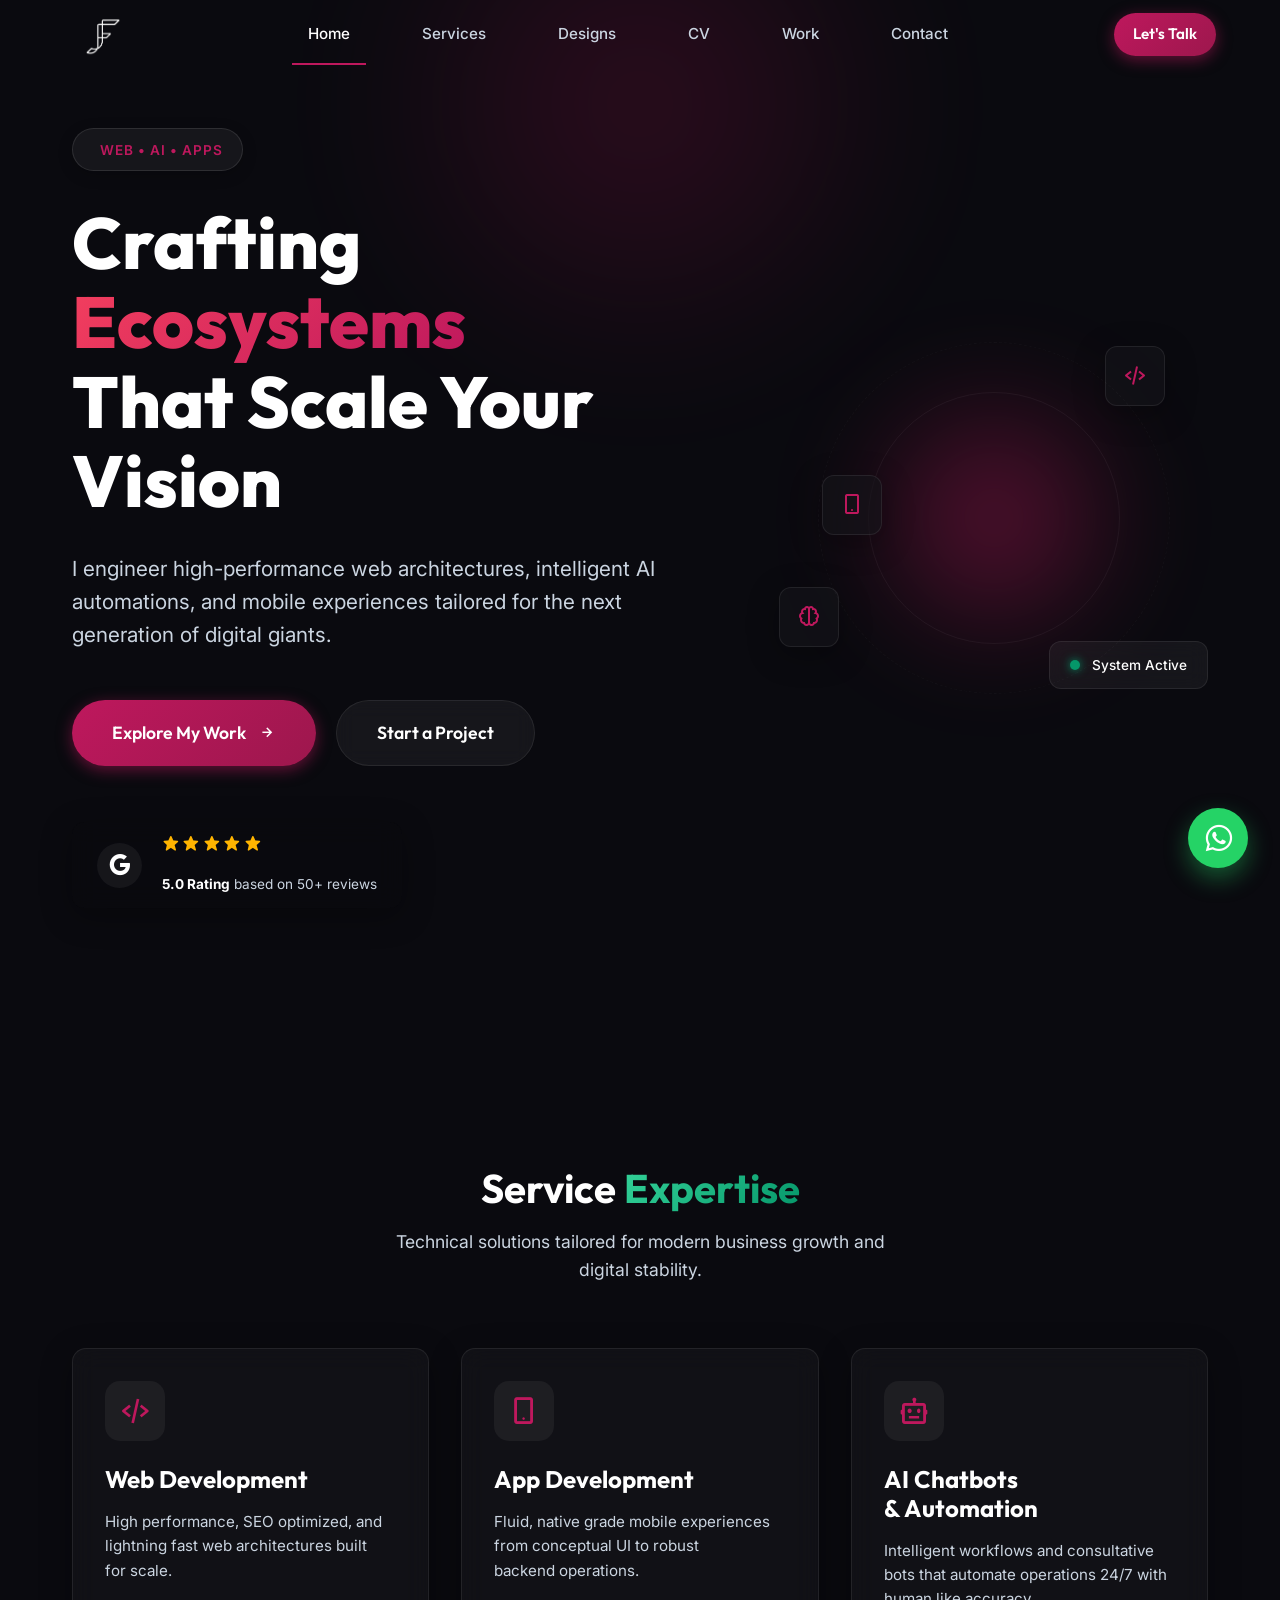
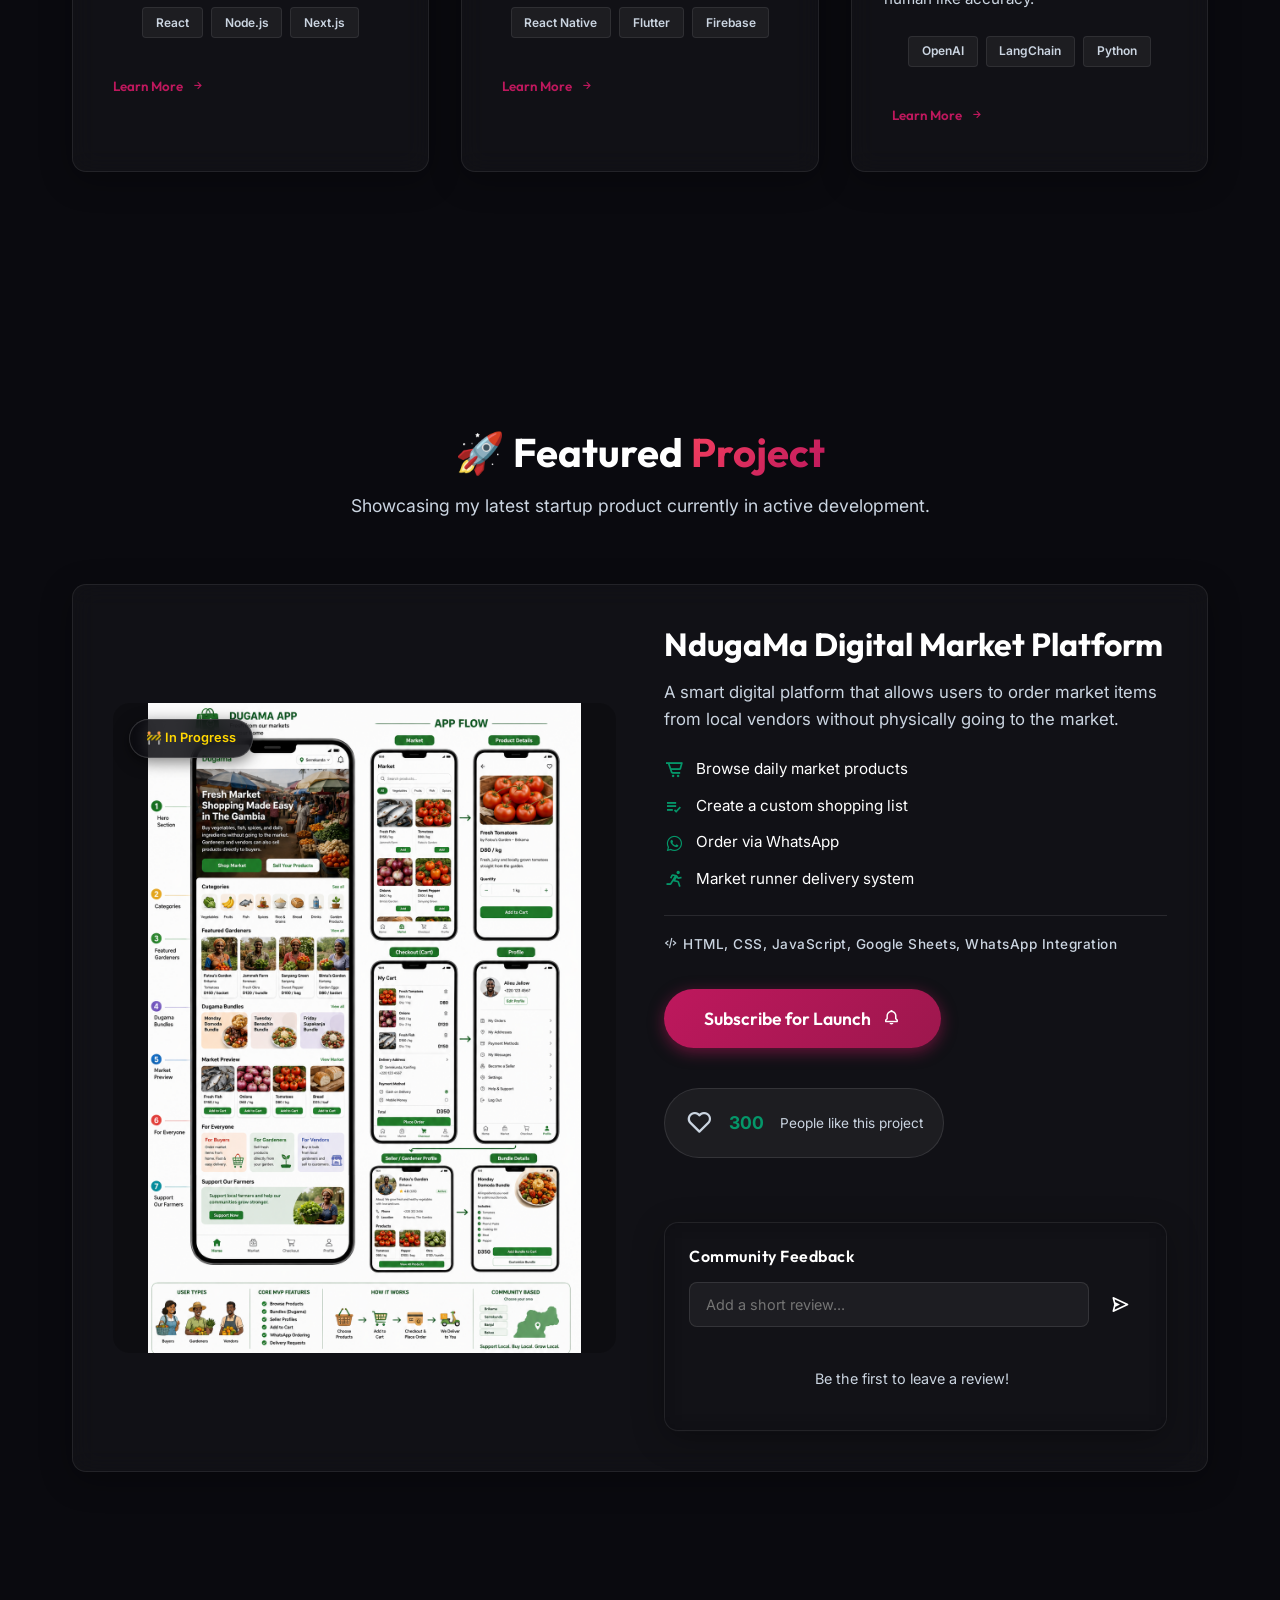
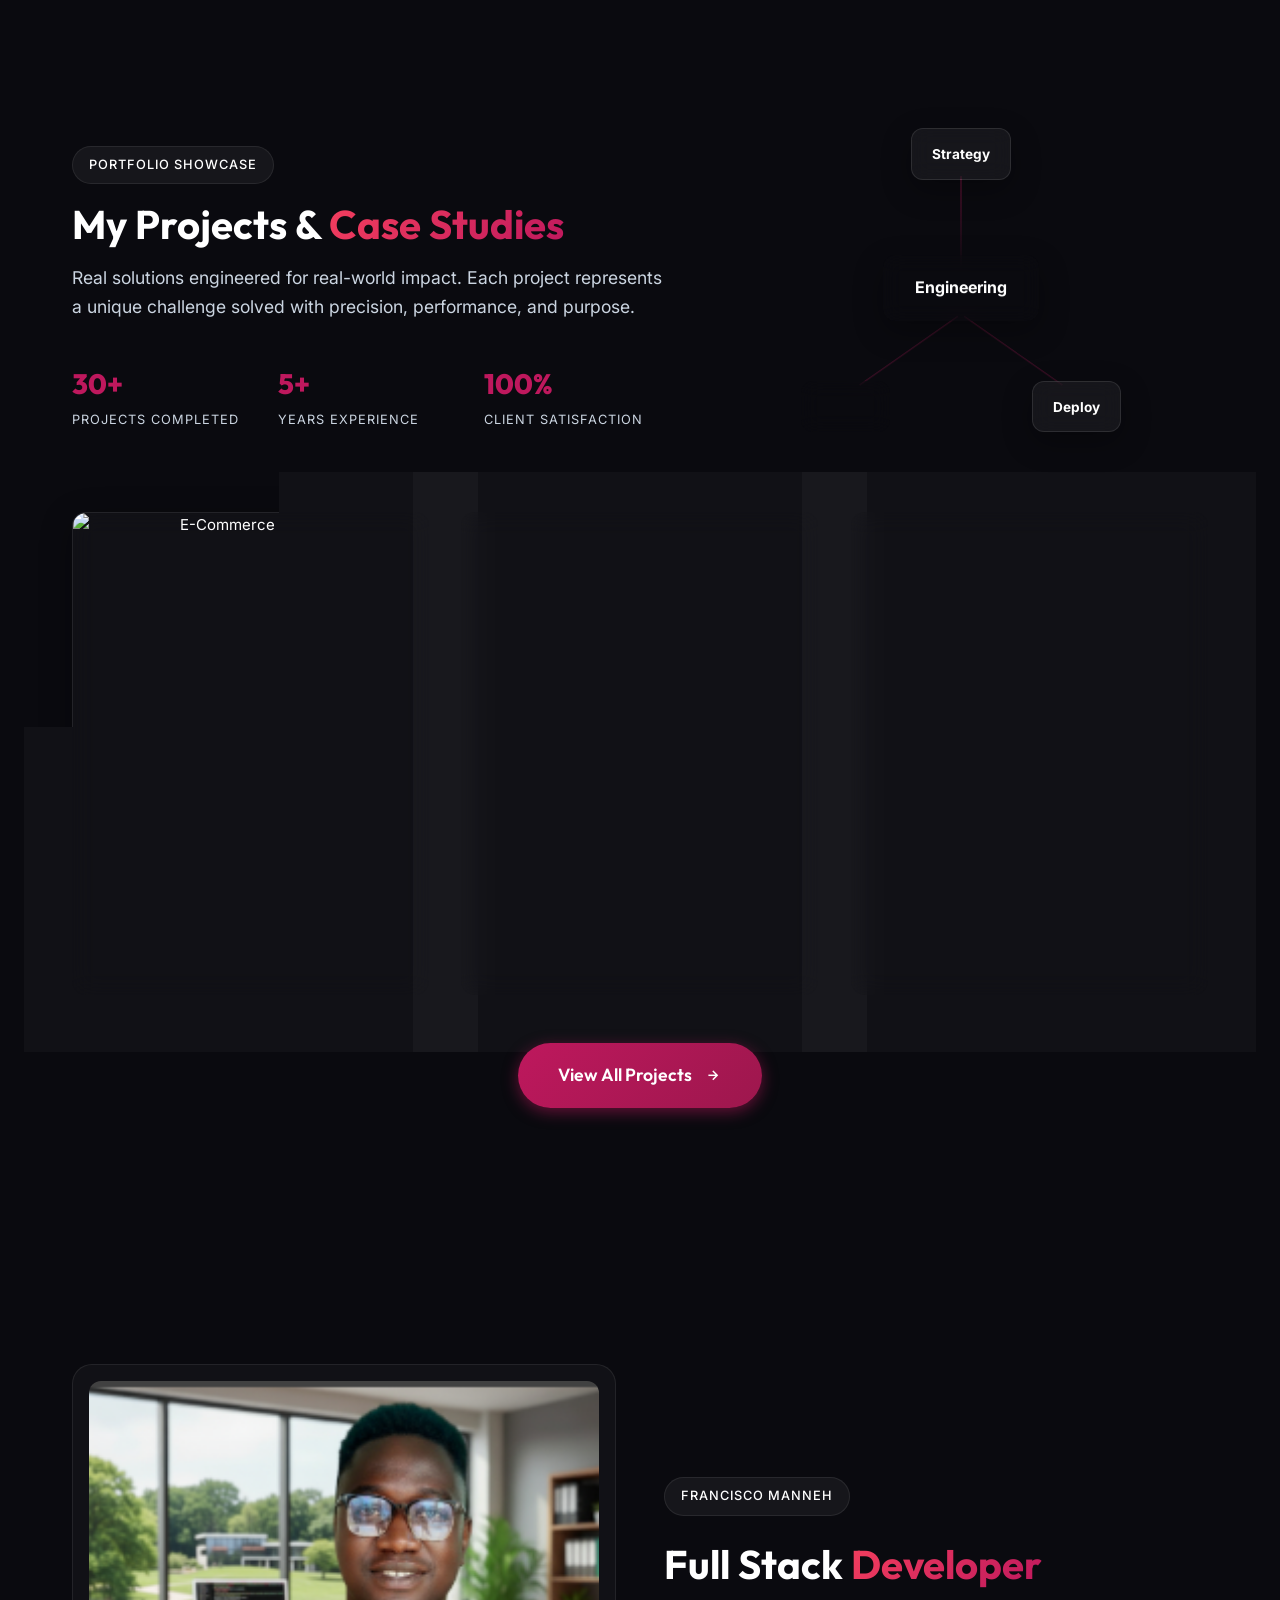
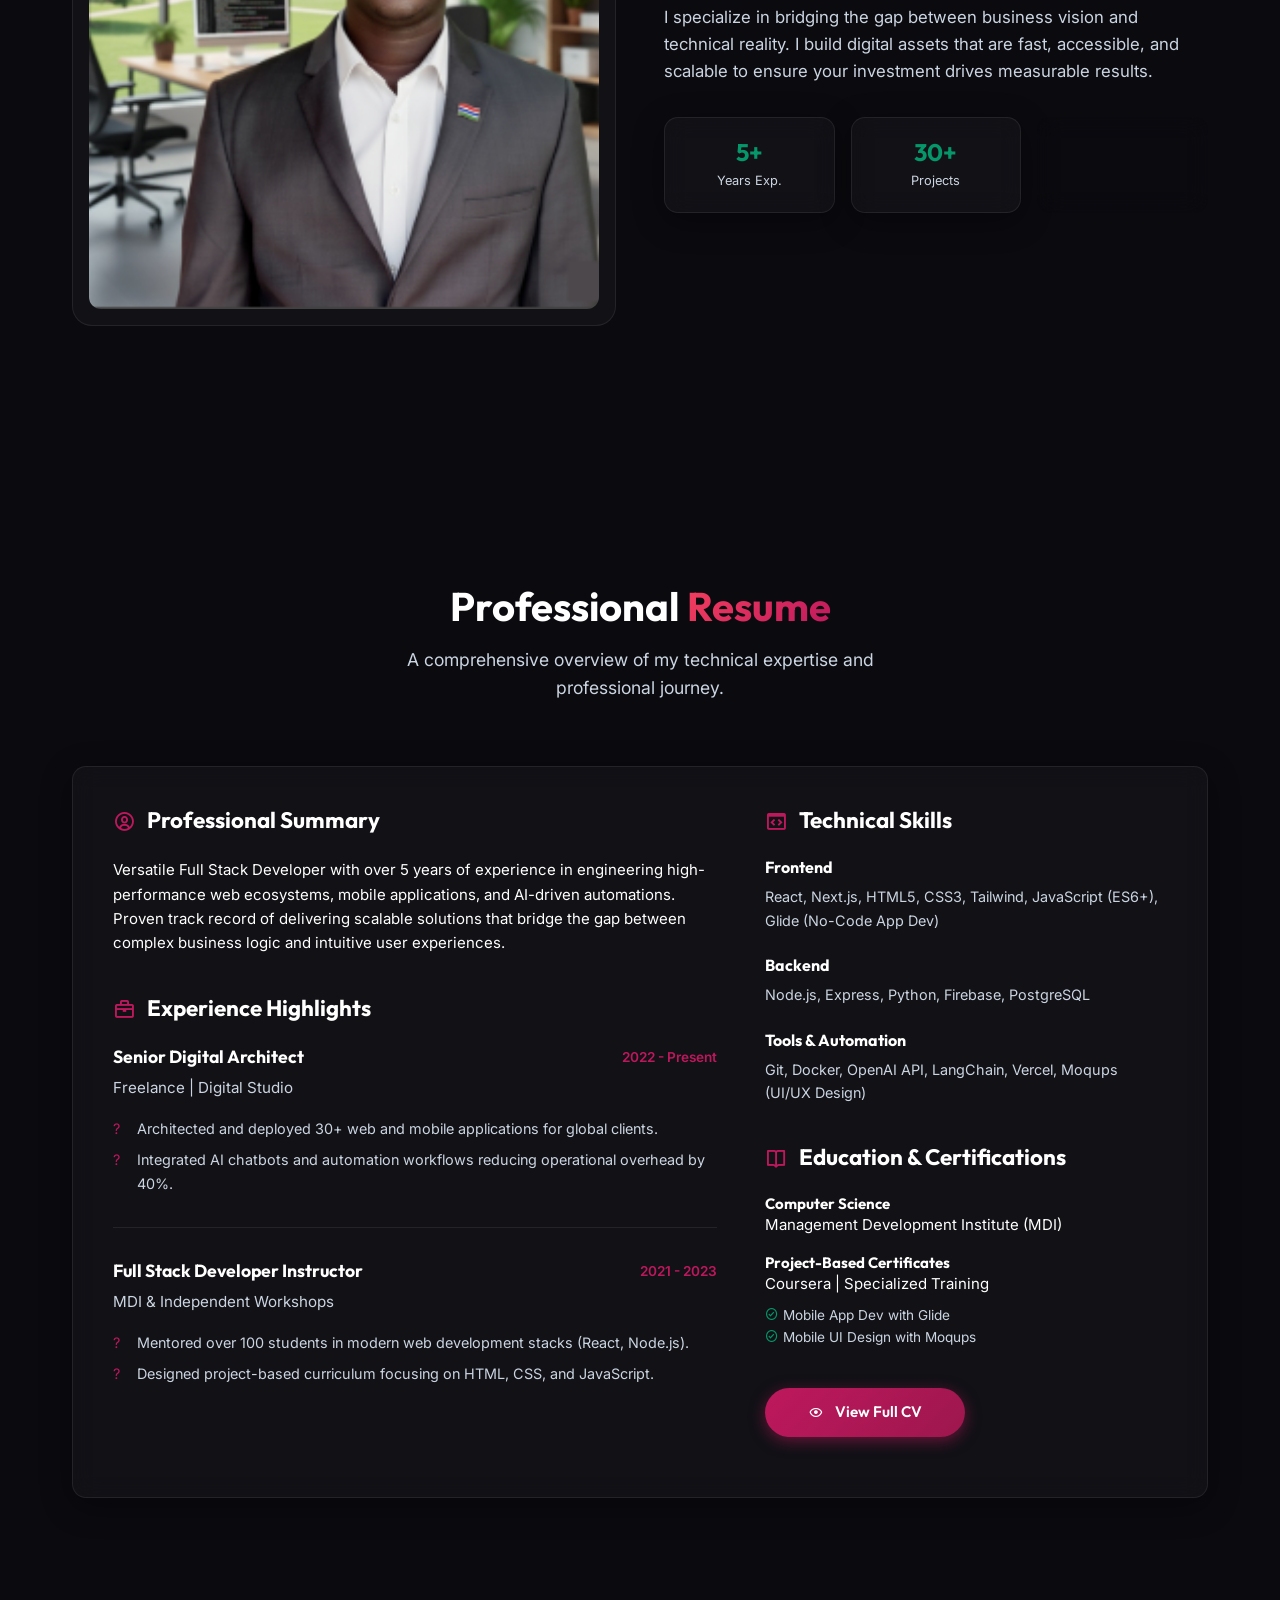
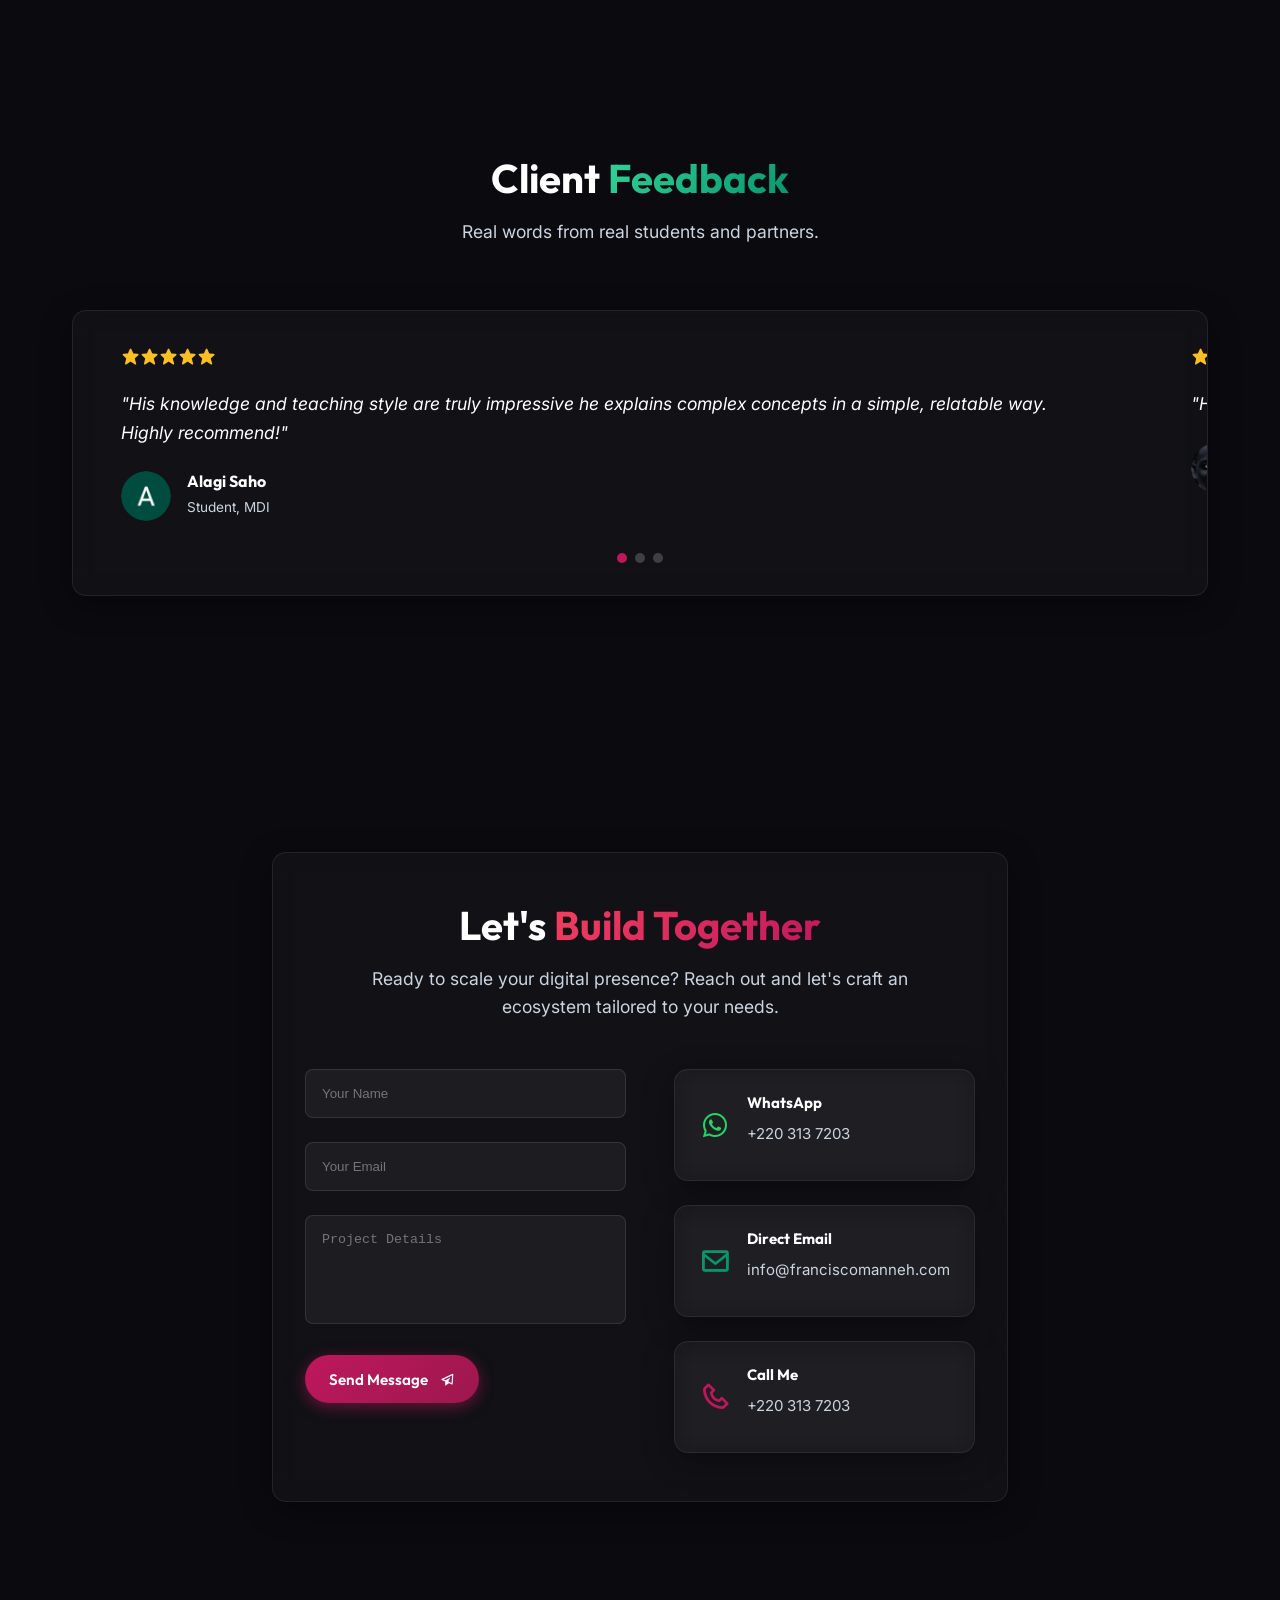
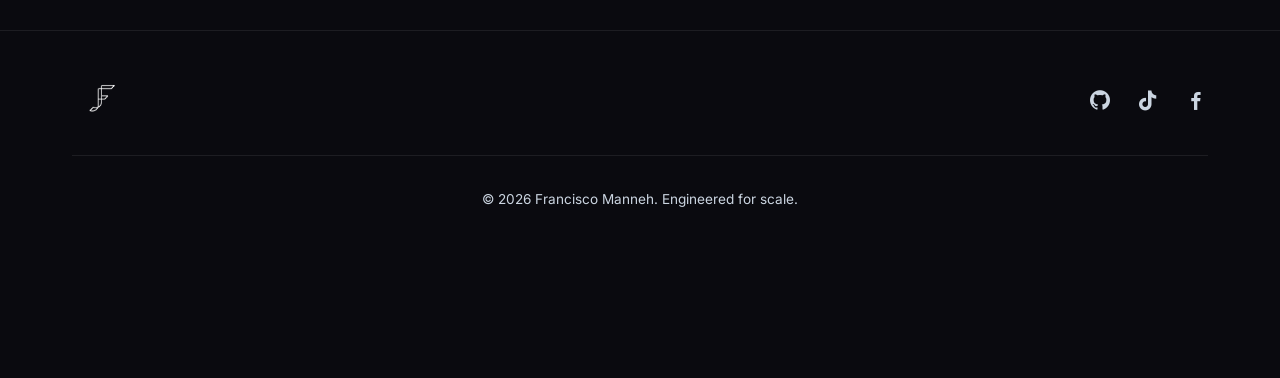
==== commit e96cab61: "chore: add force deploy test comments to index.html" ====
--- a/index.html
+++ b/index.html
@@ -91,6 +91,11 @@
 
 <body>
 
+
+    <!-- force deploy test -->
+     
+    
+    <!-- force deploy test -->
     <!-- Loading Screen -->
     <div id="loader" class="loader-container">
         <div class="loader-spinner"></div>
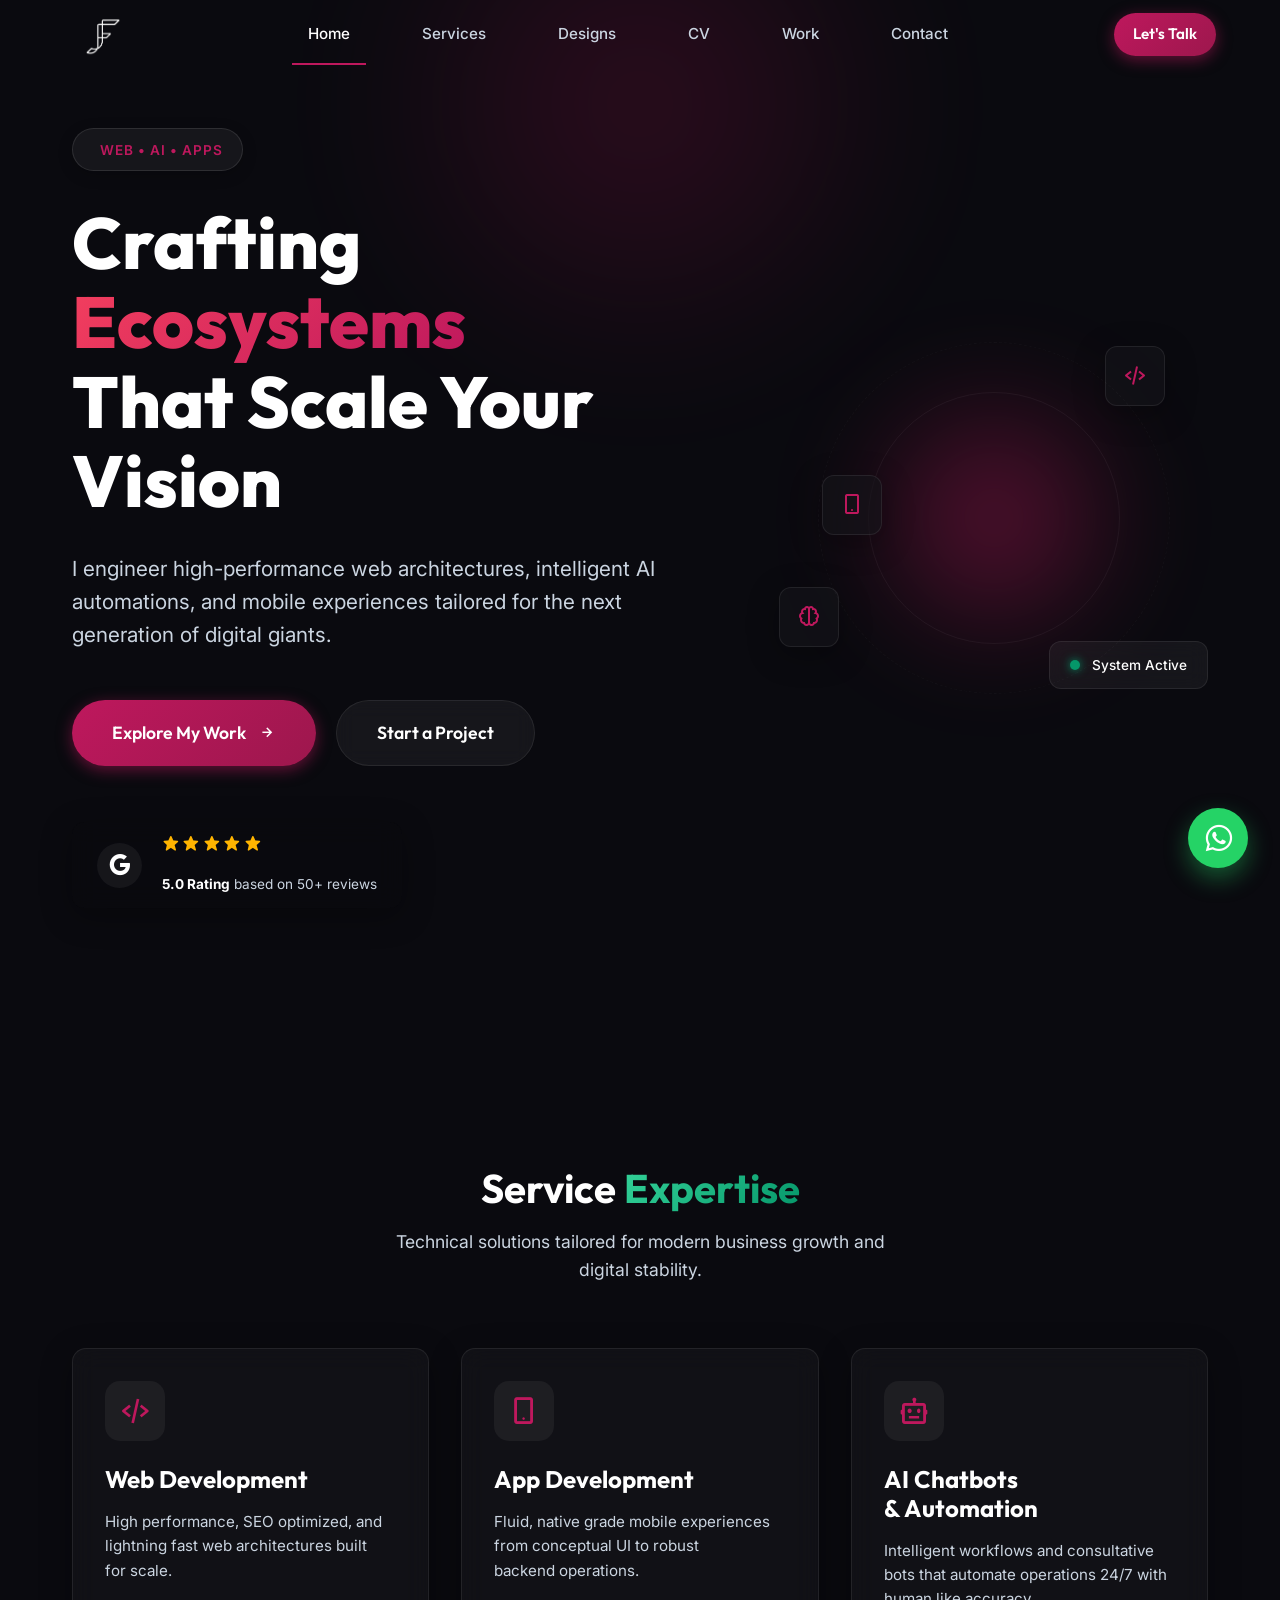
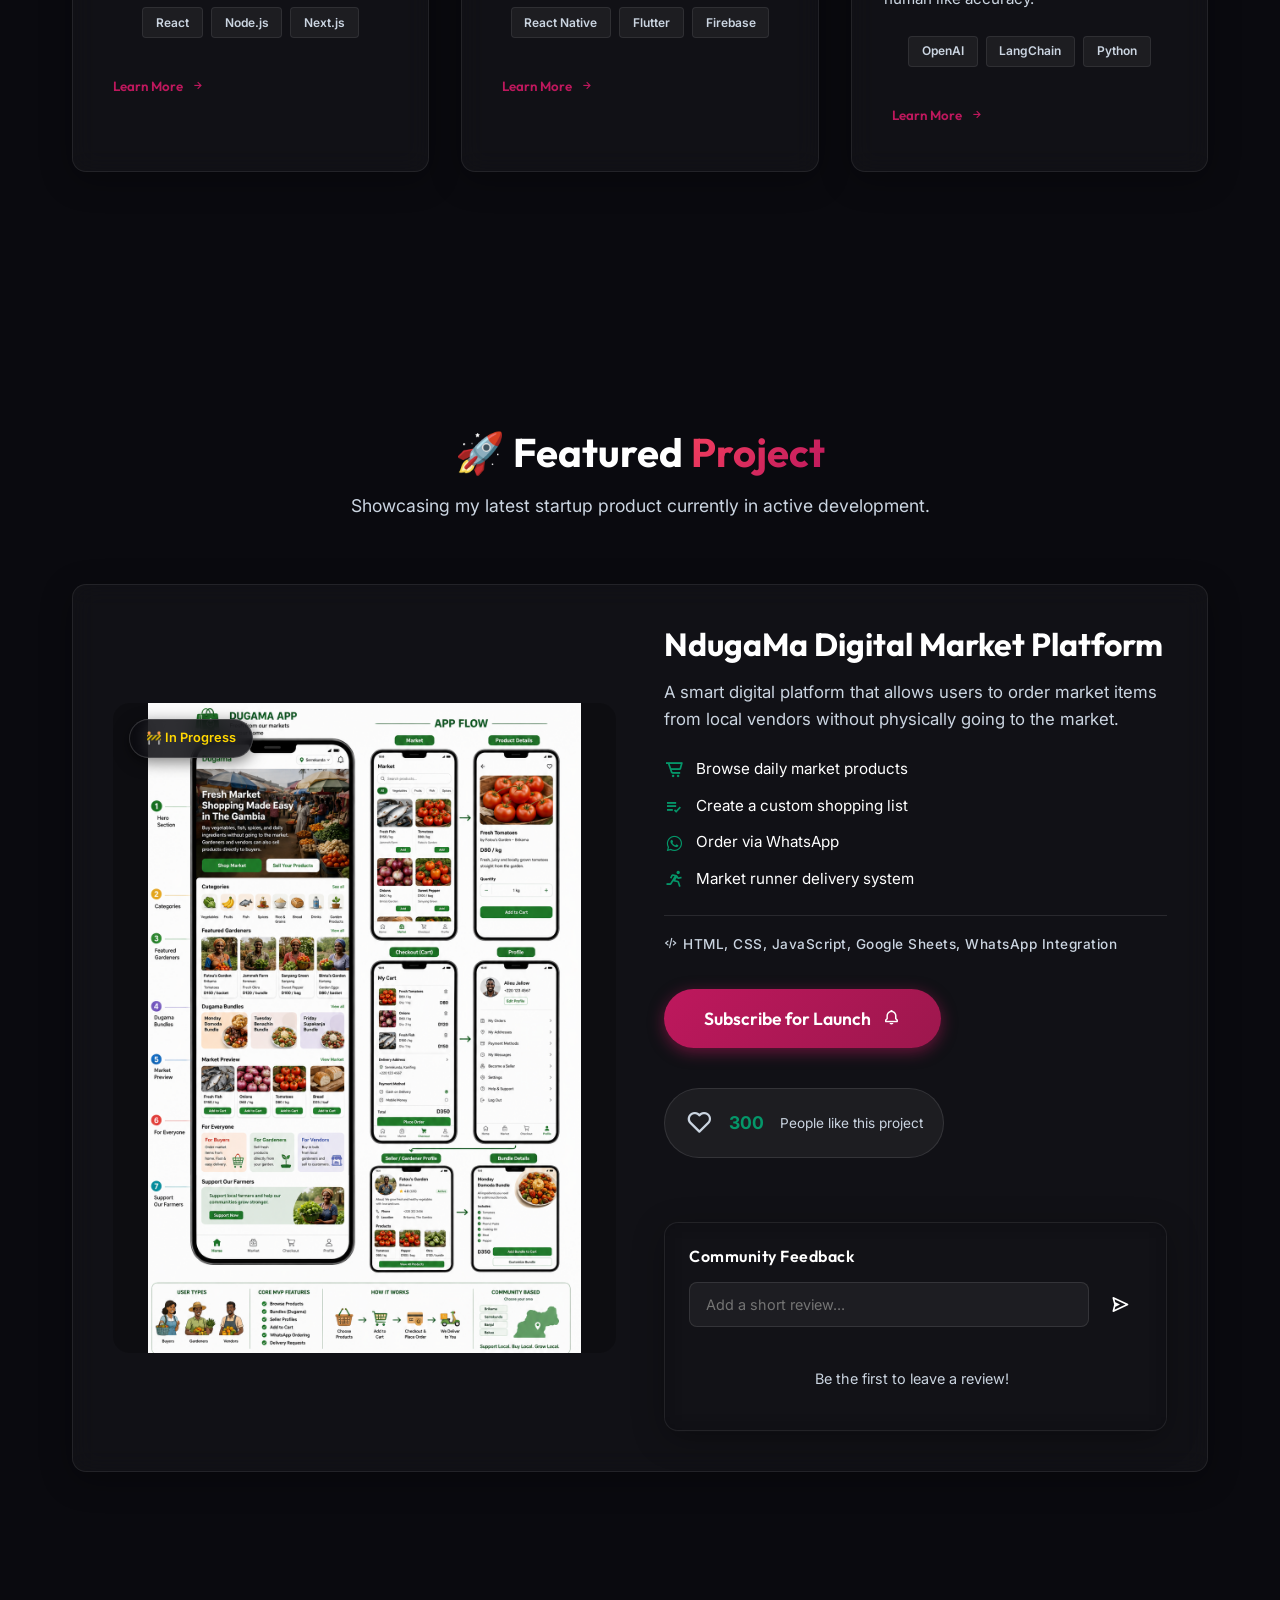
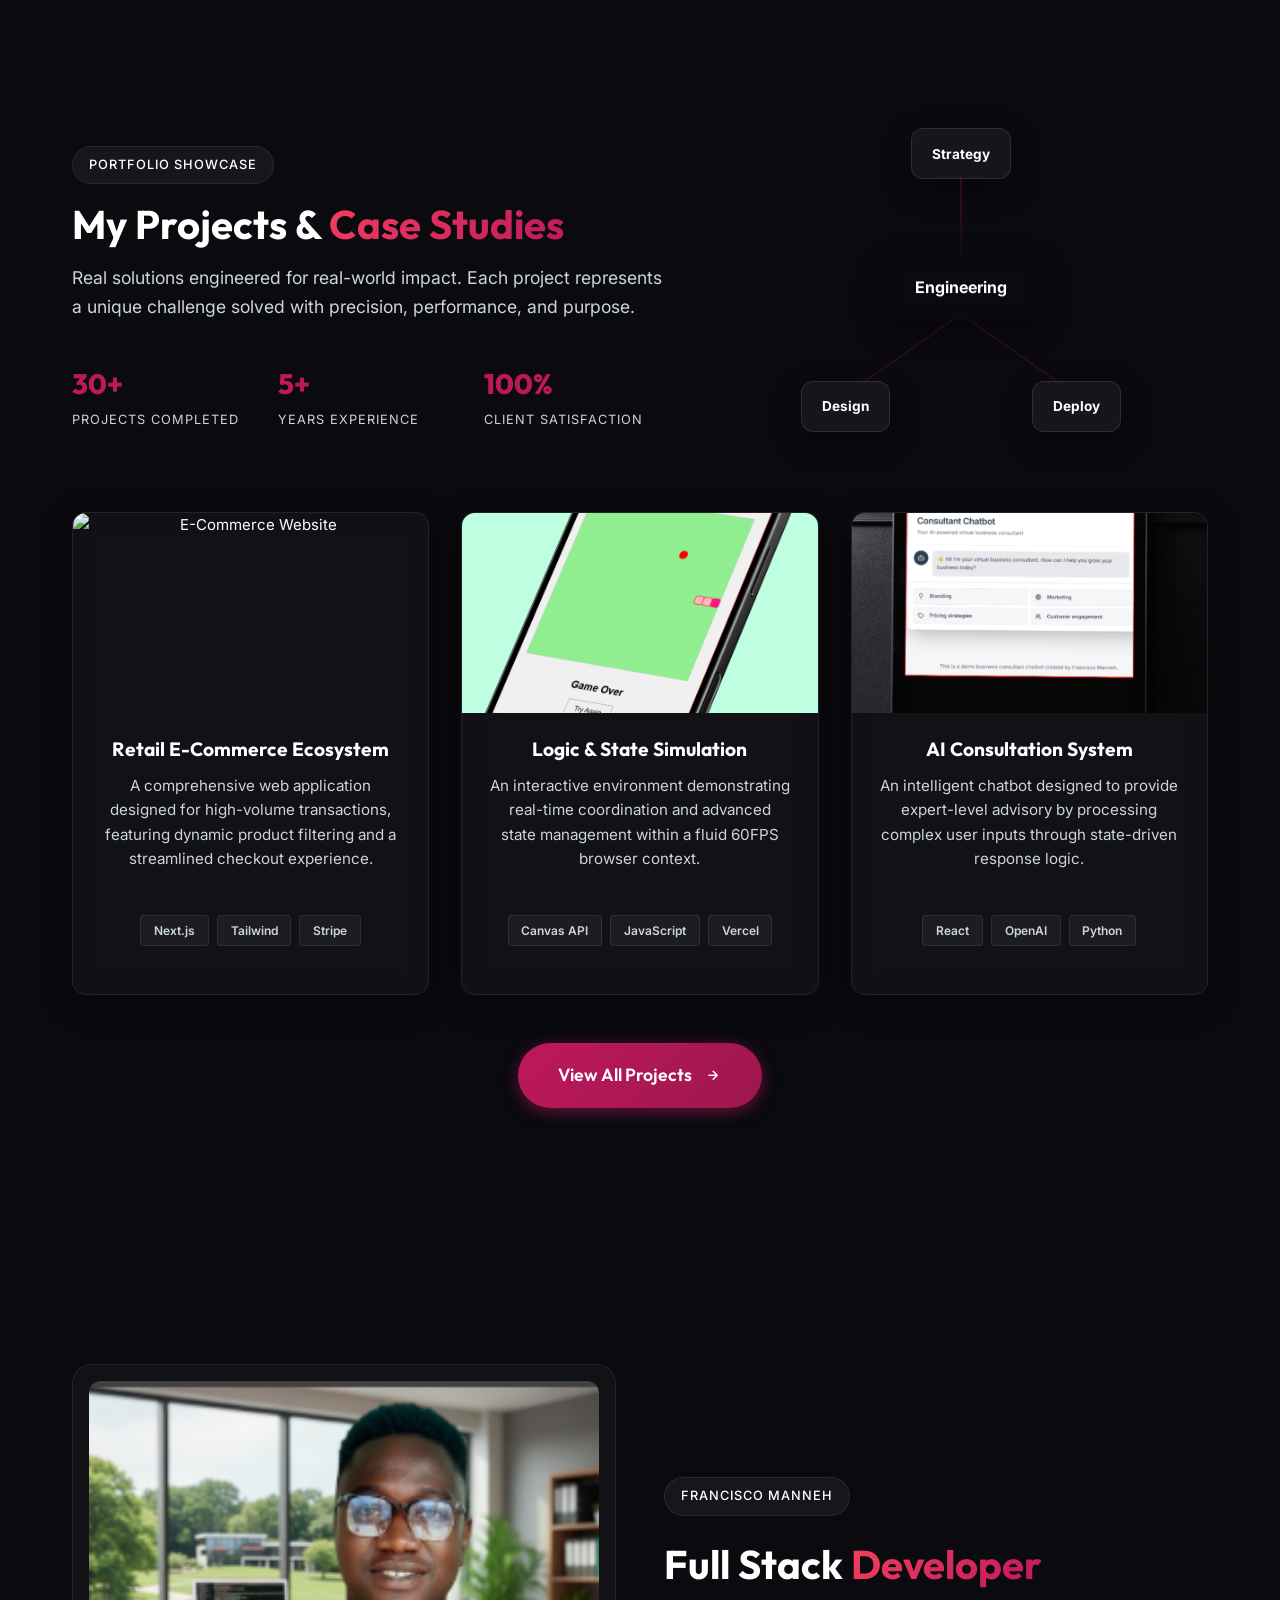
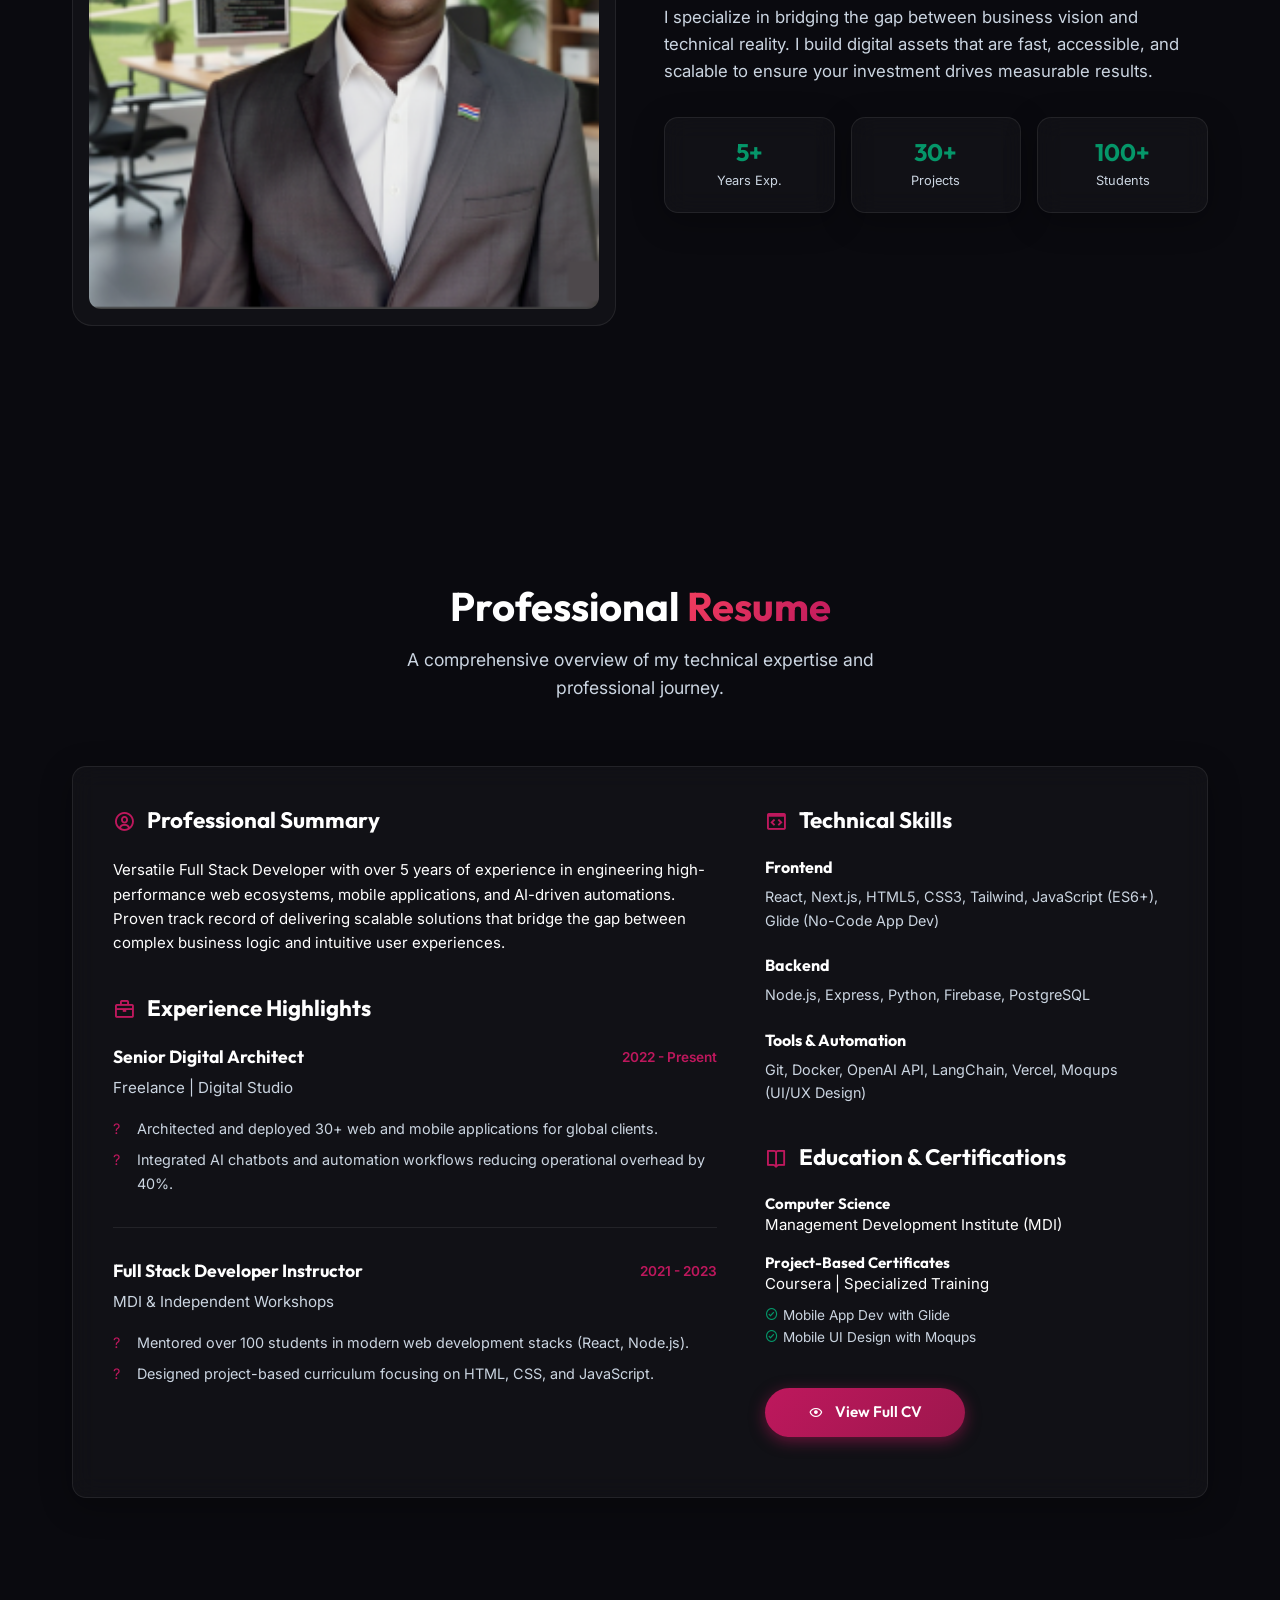
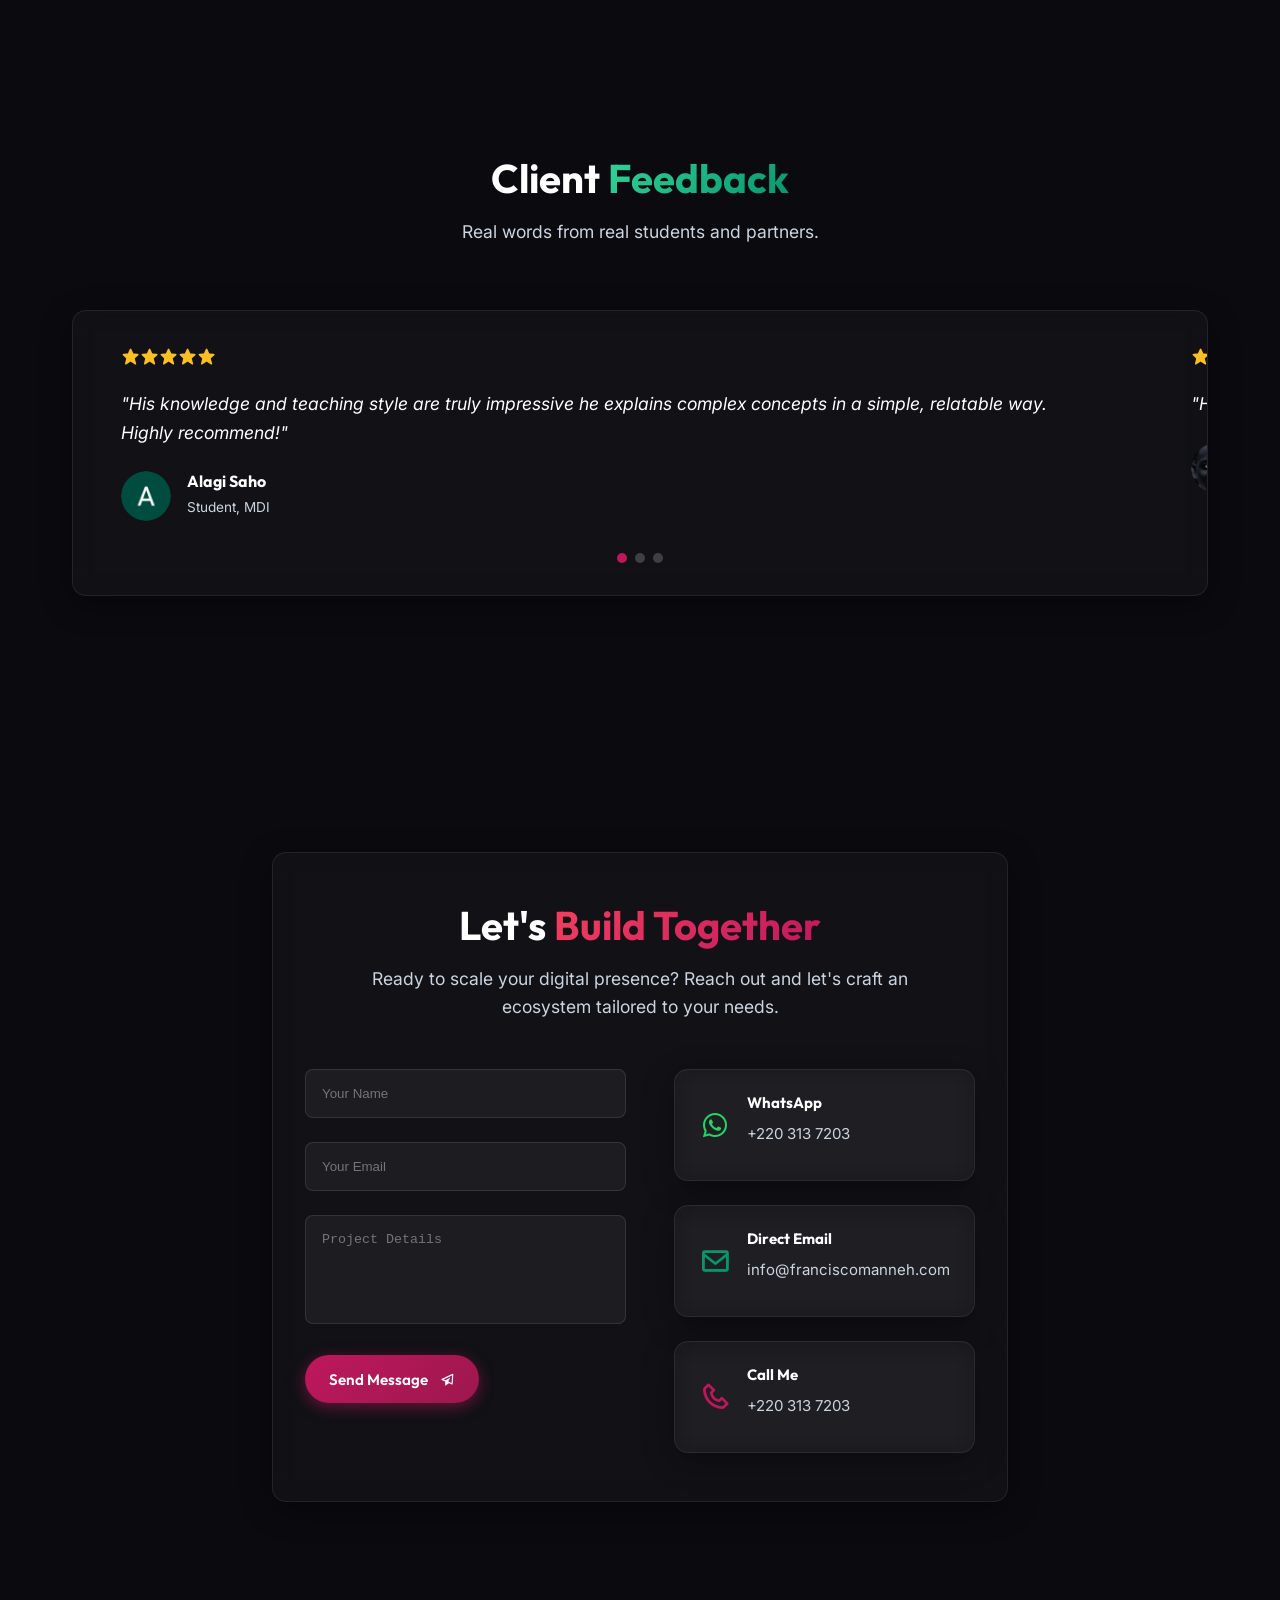
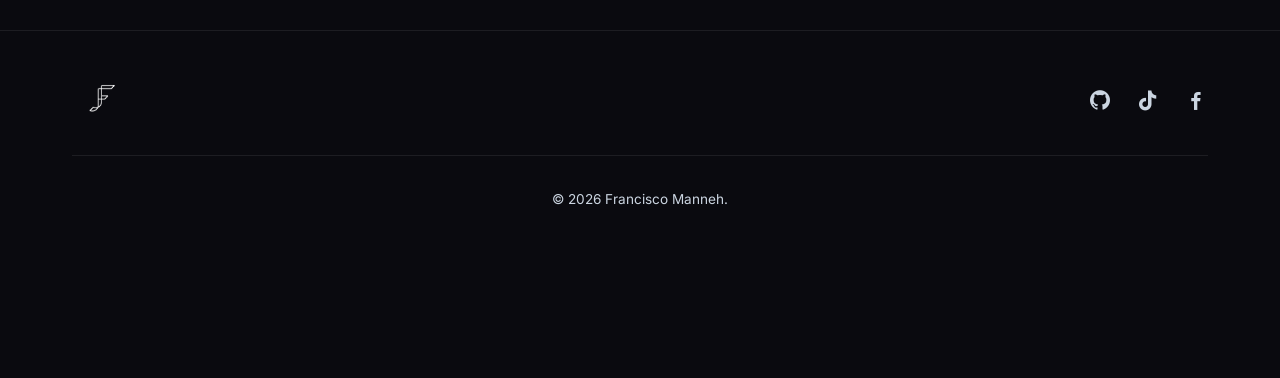
==== commit 03bd2829: "Update index.html update my tiktok" ====
--- a/index.html
+++ b/index.html
@@ -749,7 +749,7 @@
                 <div class="footer-socials">
                     
                     <a href="https://github.com/Franciscomanneh" aria-label="Visit Francisco's GitHub profile"><i class='bx bxl-github'></i></a>
-                    <a href="https://www.tiktok.com/@fmannehcode" aria-label="Visit Francisco's TikTok profile"><i
+                    <a href="https://www.tiktok.com/@franciscomanneh?is_from_webapp=1&sender_device=pc" aria-label="Visit Francisco's TikTok profile"><i
                             class='bx bxl-tiktok'></i></a>
 
                     <a href="https://www.facebook.com/profile.php?id=61587154581770" aria-label="Visit Francisco's Facebook profile"><i
@@ -759,7 +759,7 @@
 
             </div>
             <div class="footer-bottom">
-                <p>&copy; 2026 Francisco Manneh. Engineered for scale.</p>
+                <p>&copy; 2026 Francisco Manneh. </p>
             </div>
         </div>
     </footer>
@@ -788,4 +788,4 @@
     </div>
 </body>
 
-</html>+</html>
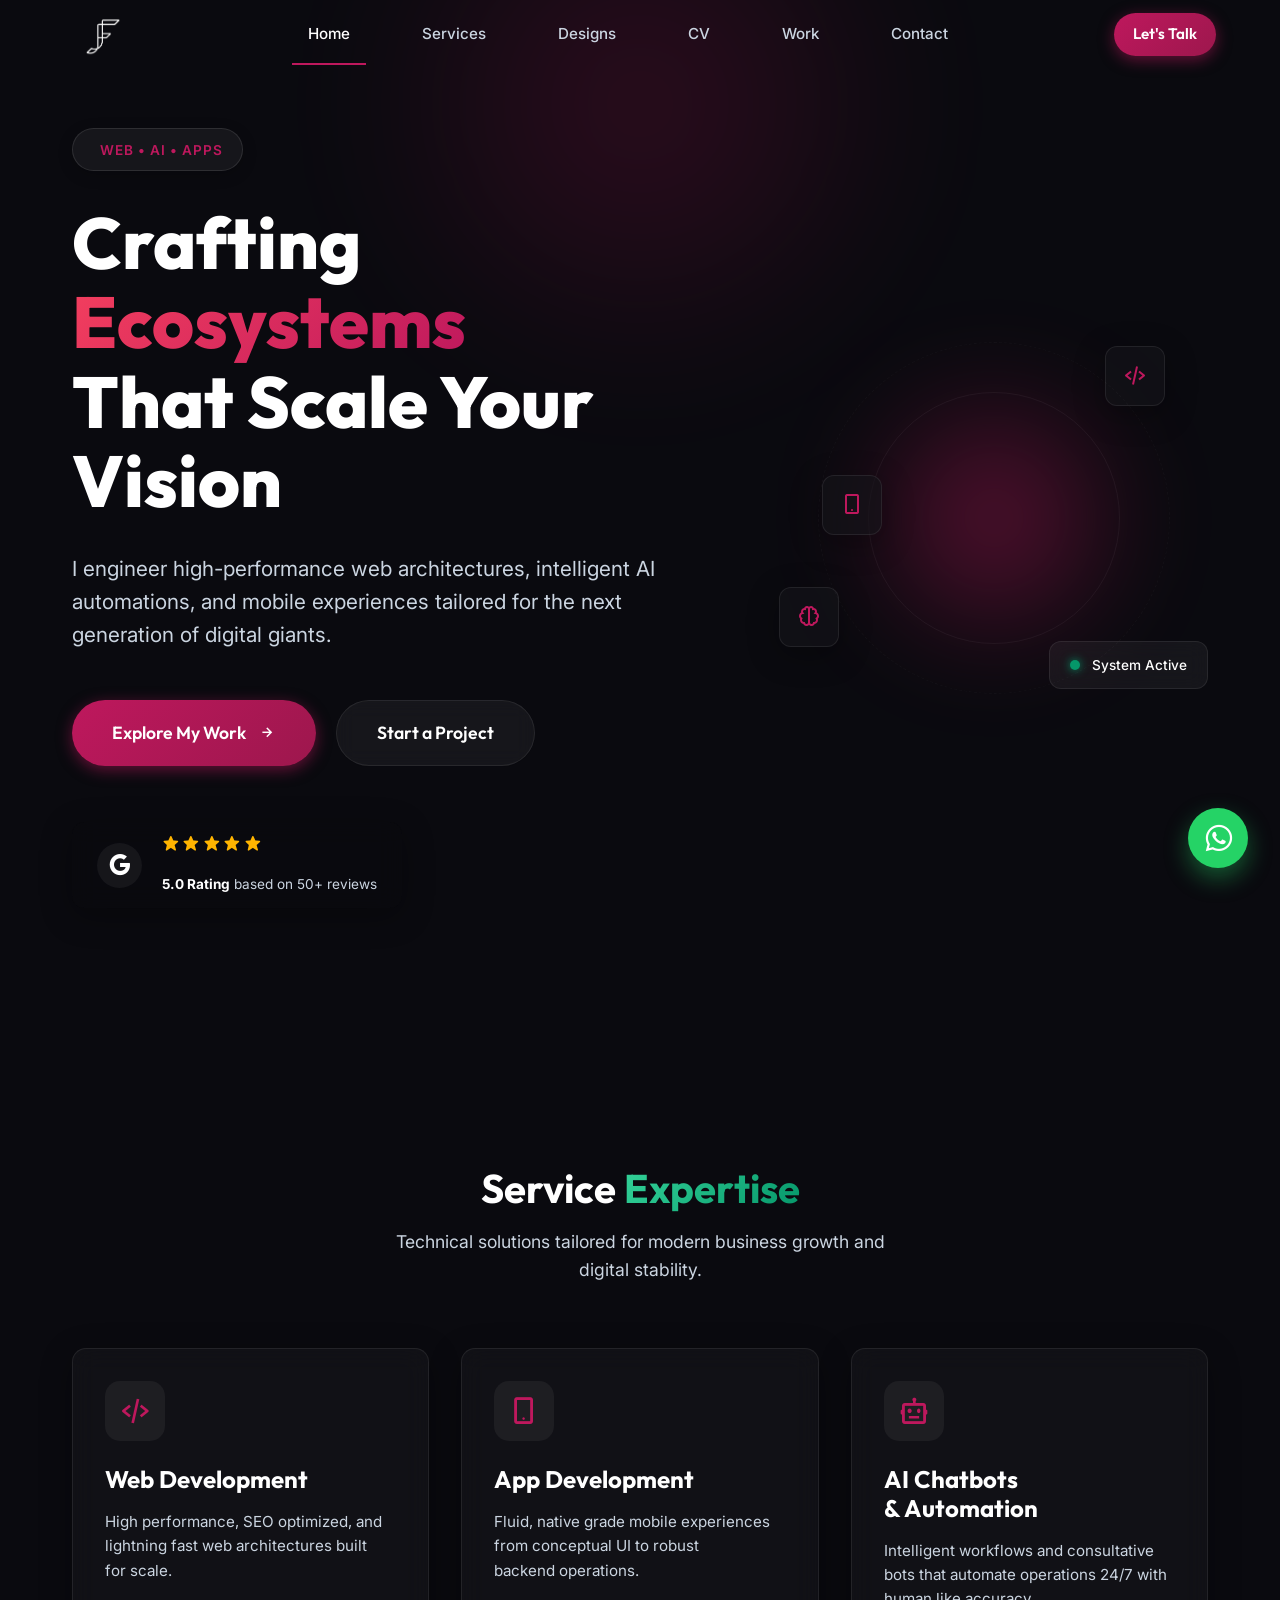
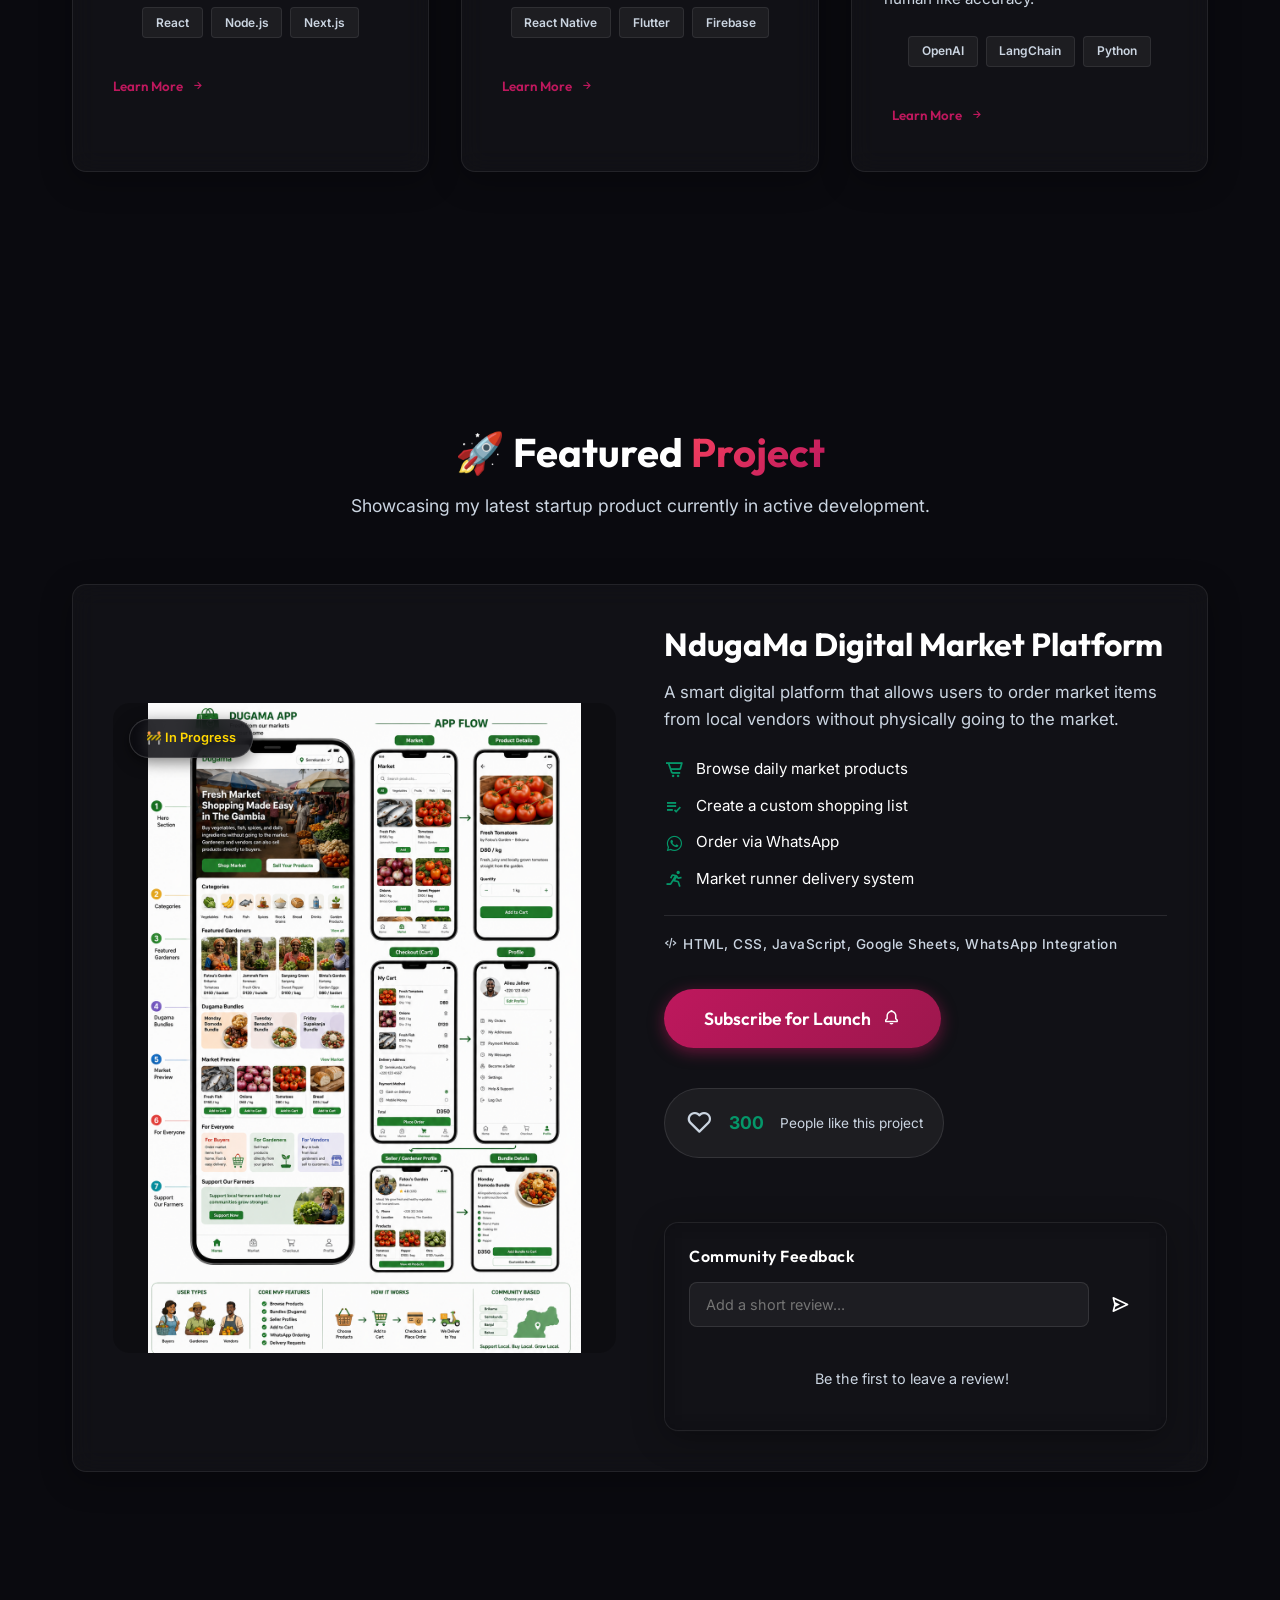
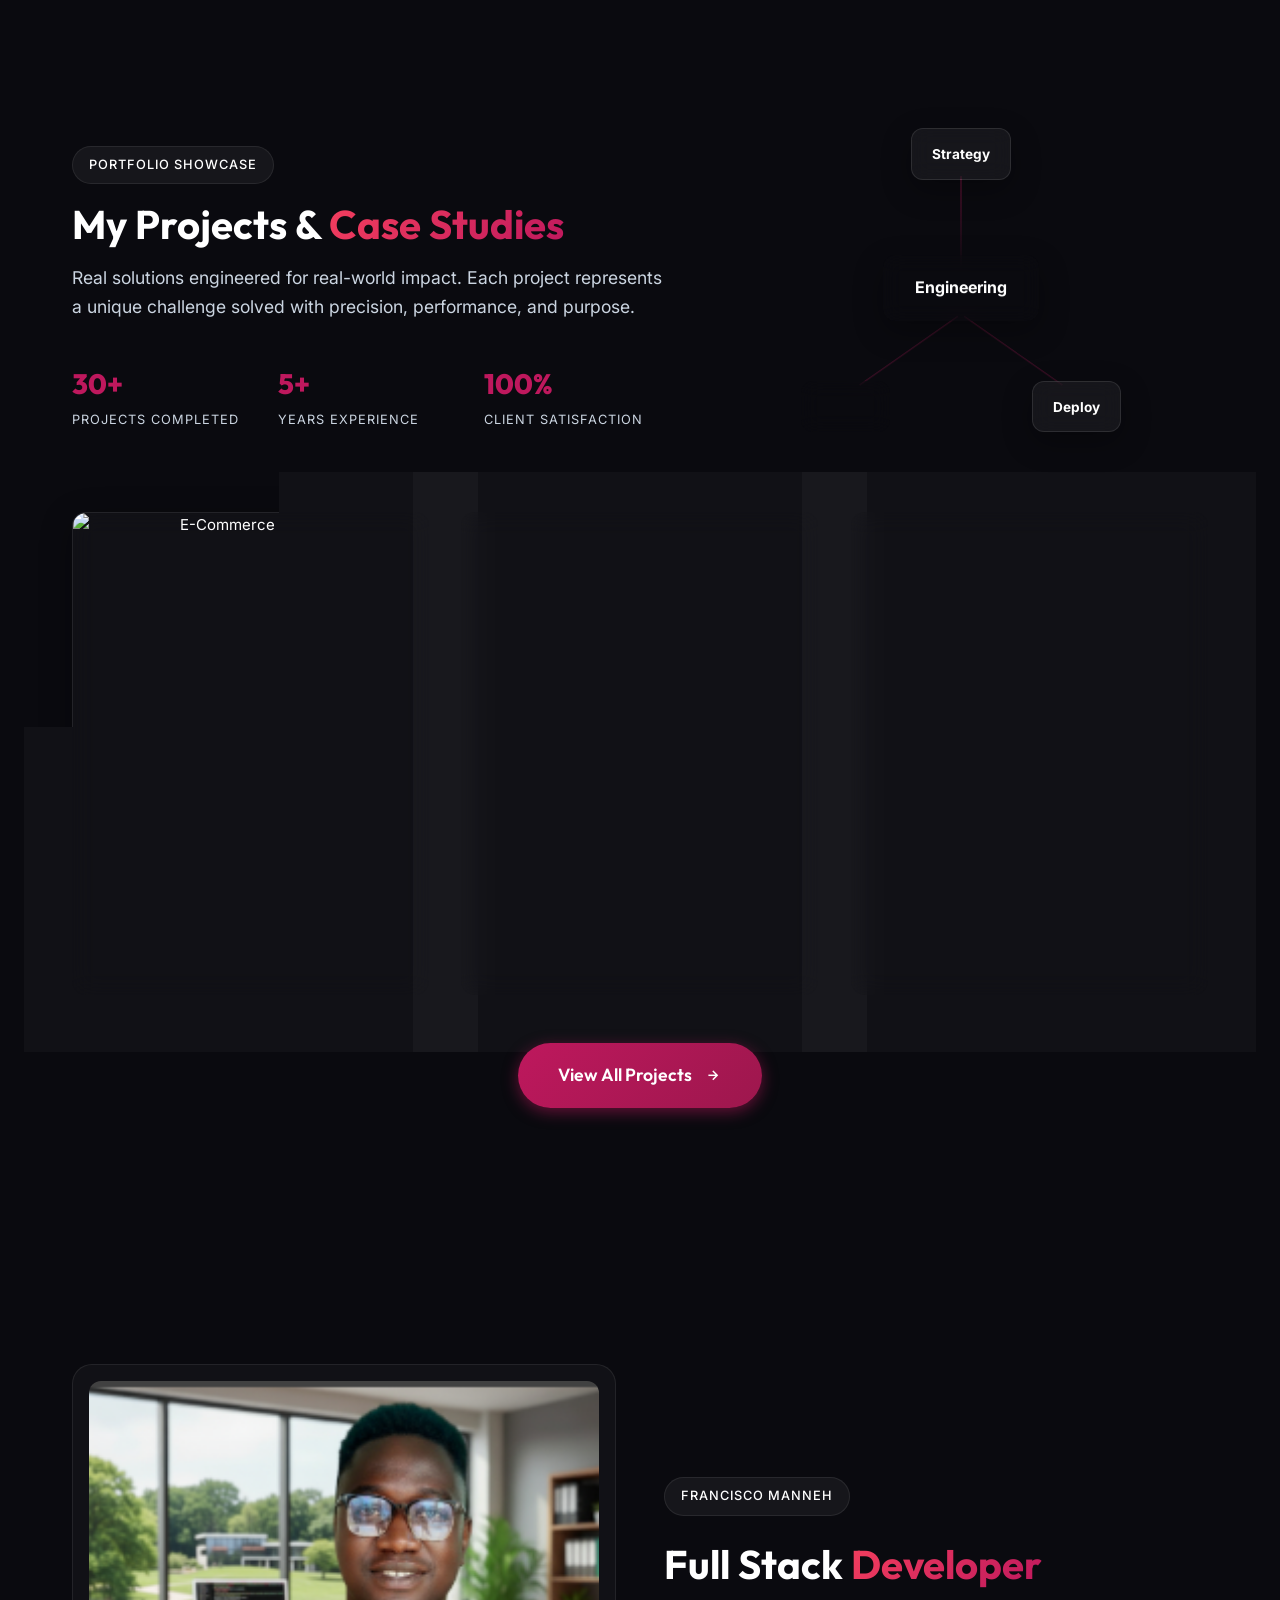
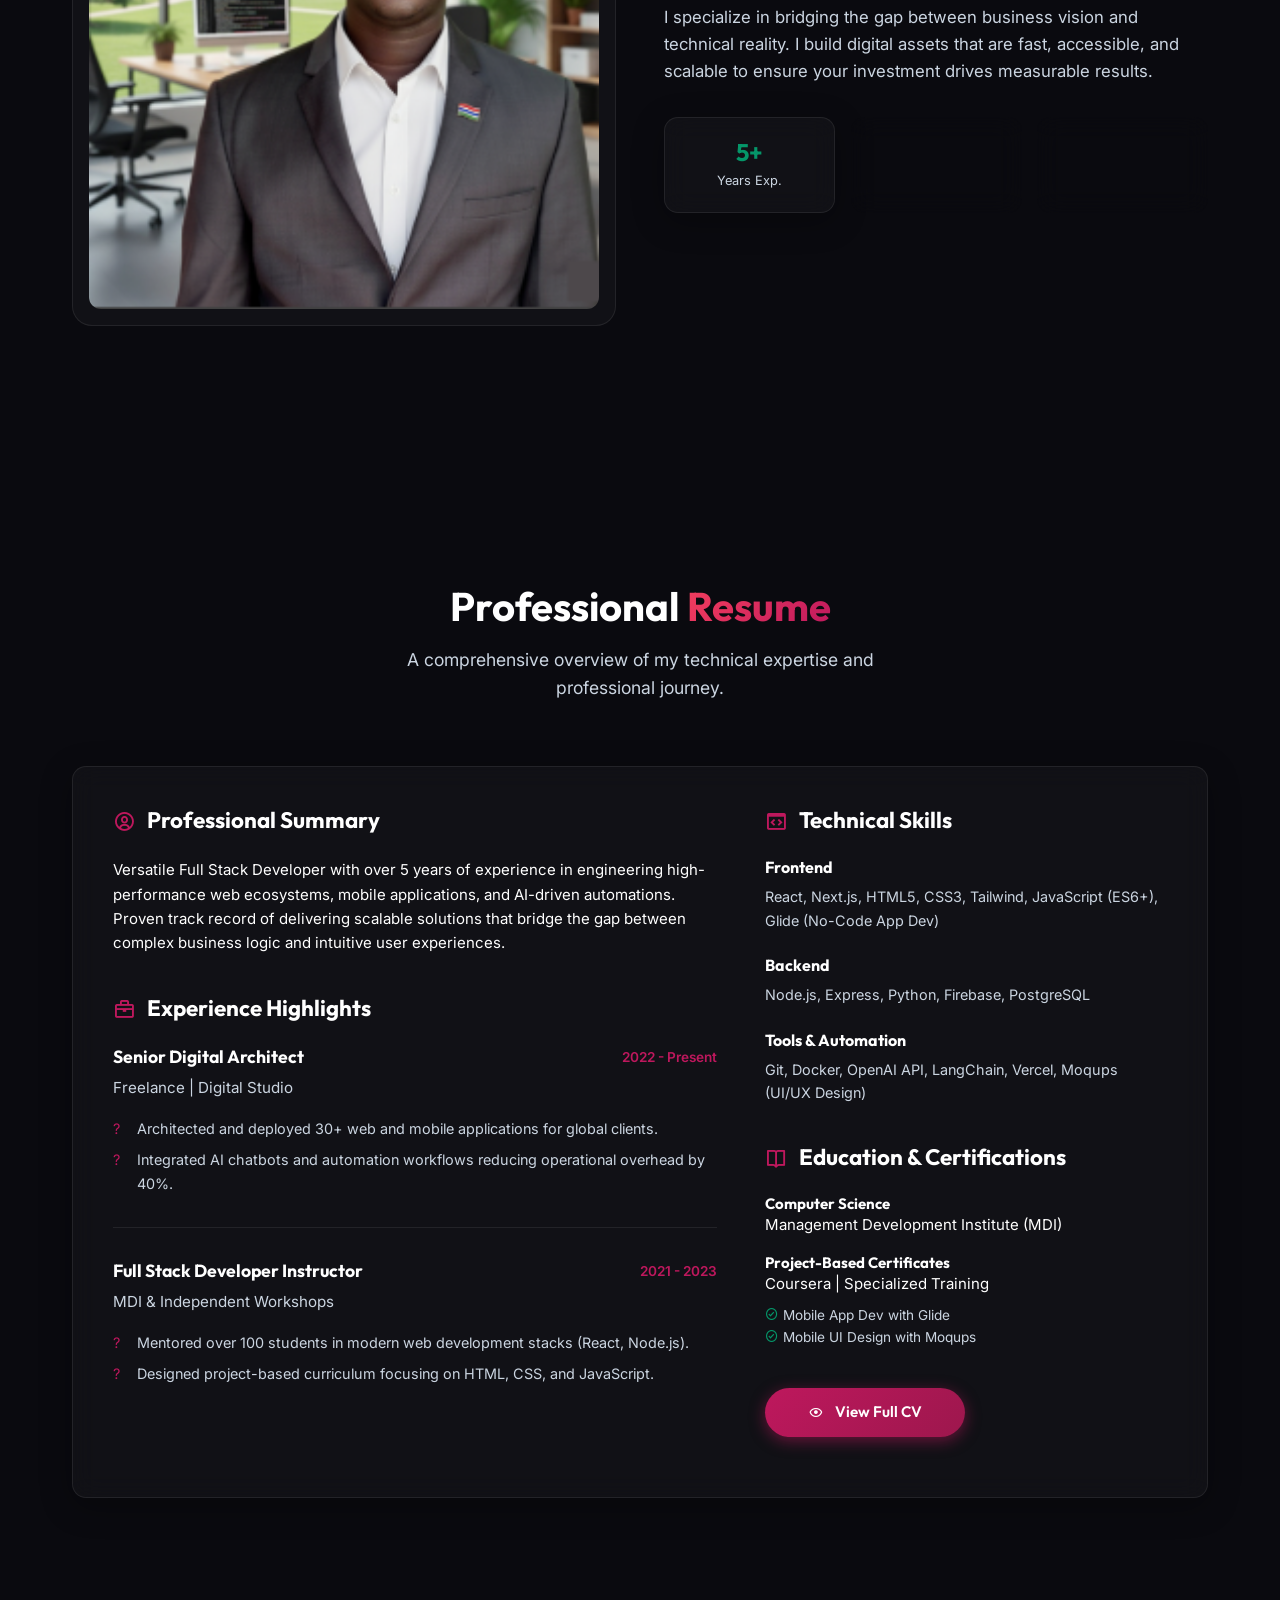
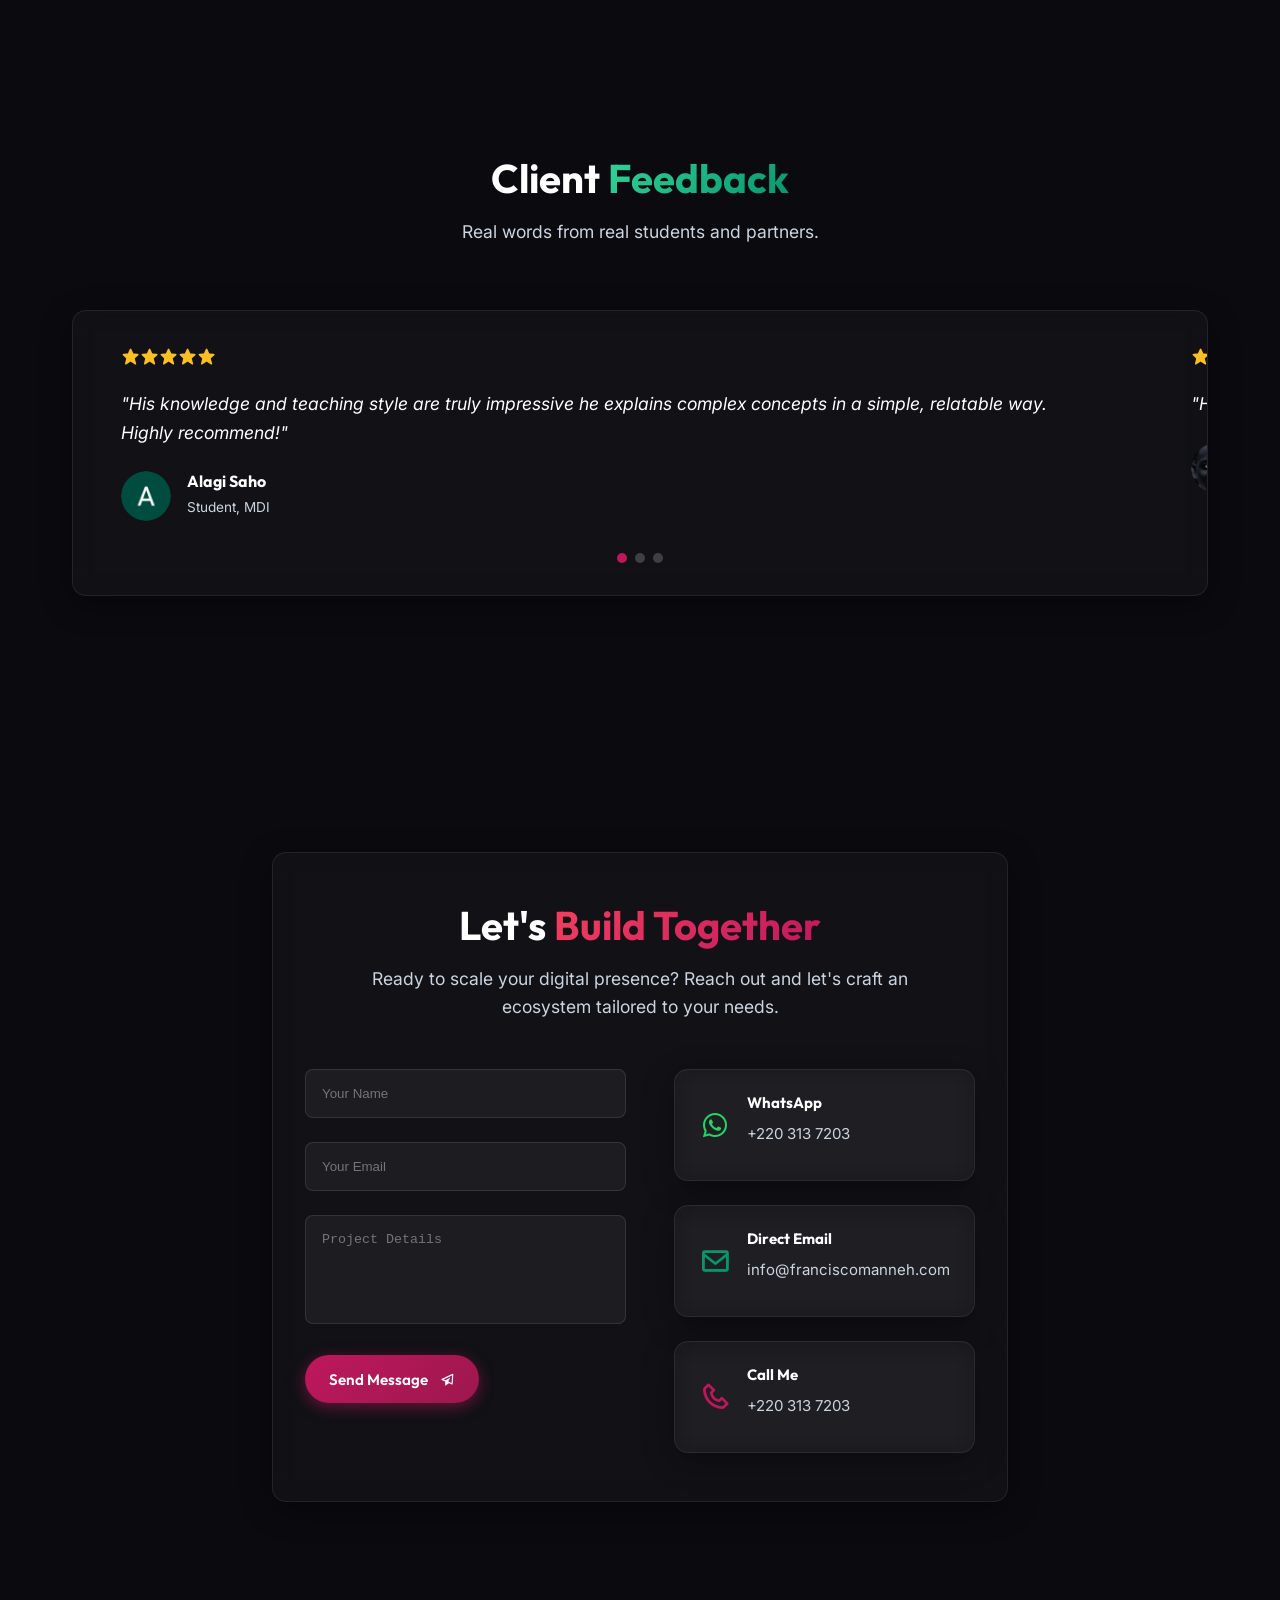
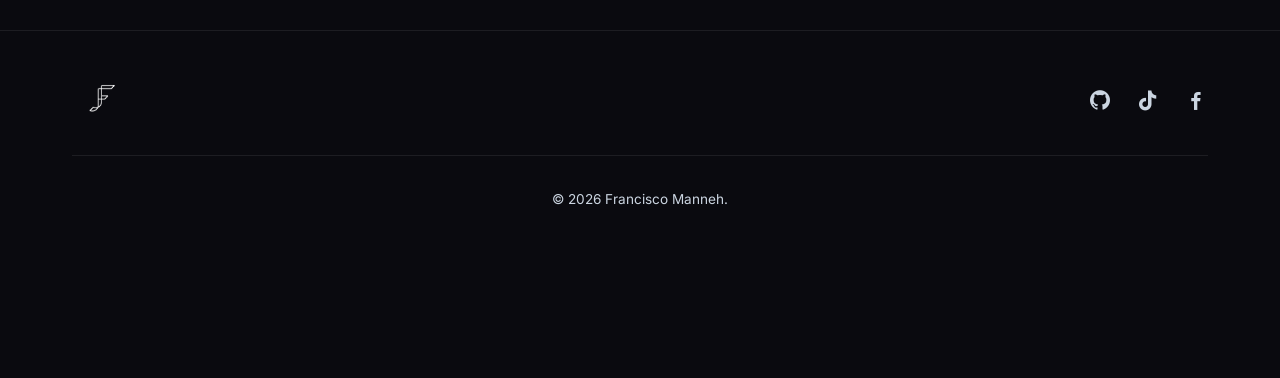
==== commit 80aa8a49: "Add Google Tag Manager script to index.html next fix" ====
--- a/index.html
+++ b/index.html
@@ -87,6 +87,18 @@
       ]
     }
     </script>
+
+    <!-- Google tag (gtag.js) -->
+<script async src="https://www.googletagmanager.com/gtag/js?id=G-LYT0YTZQ2X"></script>
+<script>
+  window.dataLayer = window.dataLayer || [];
+  function gtag(){dataLayer.push(arguments);}
+  gtag('js', new Date());
+
+  gtag('config', 'G-LYT0YTZQ2X');
+</script>
+
+    
 </head>
 
 <body>
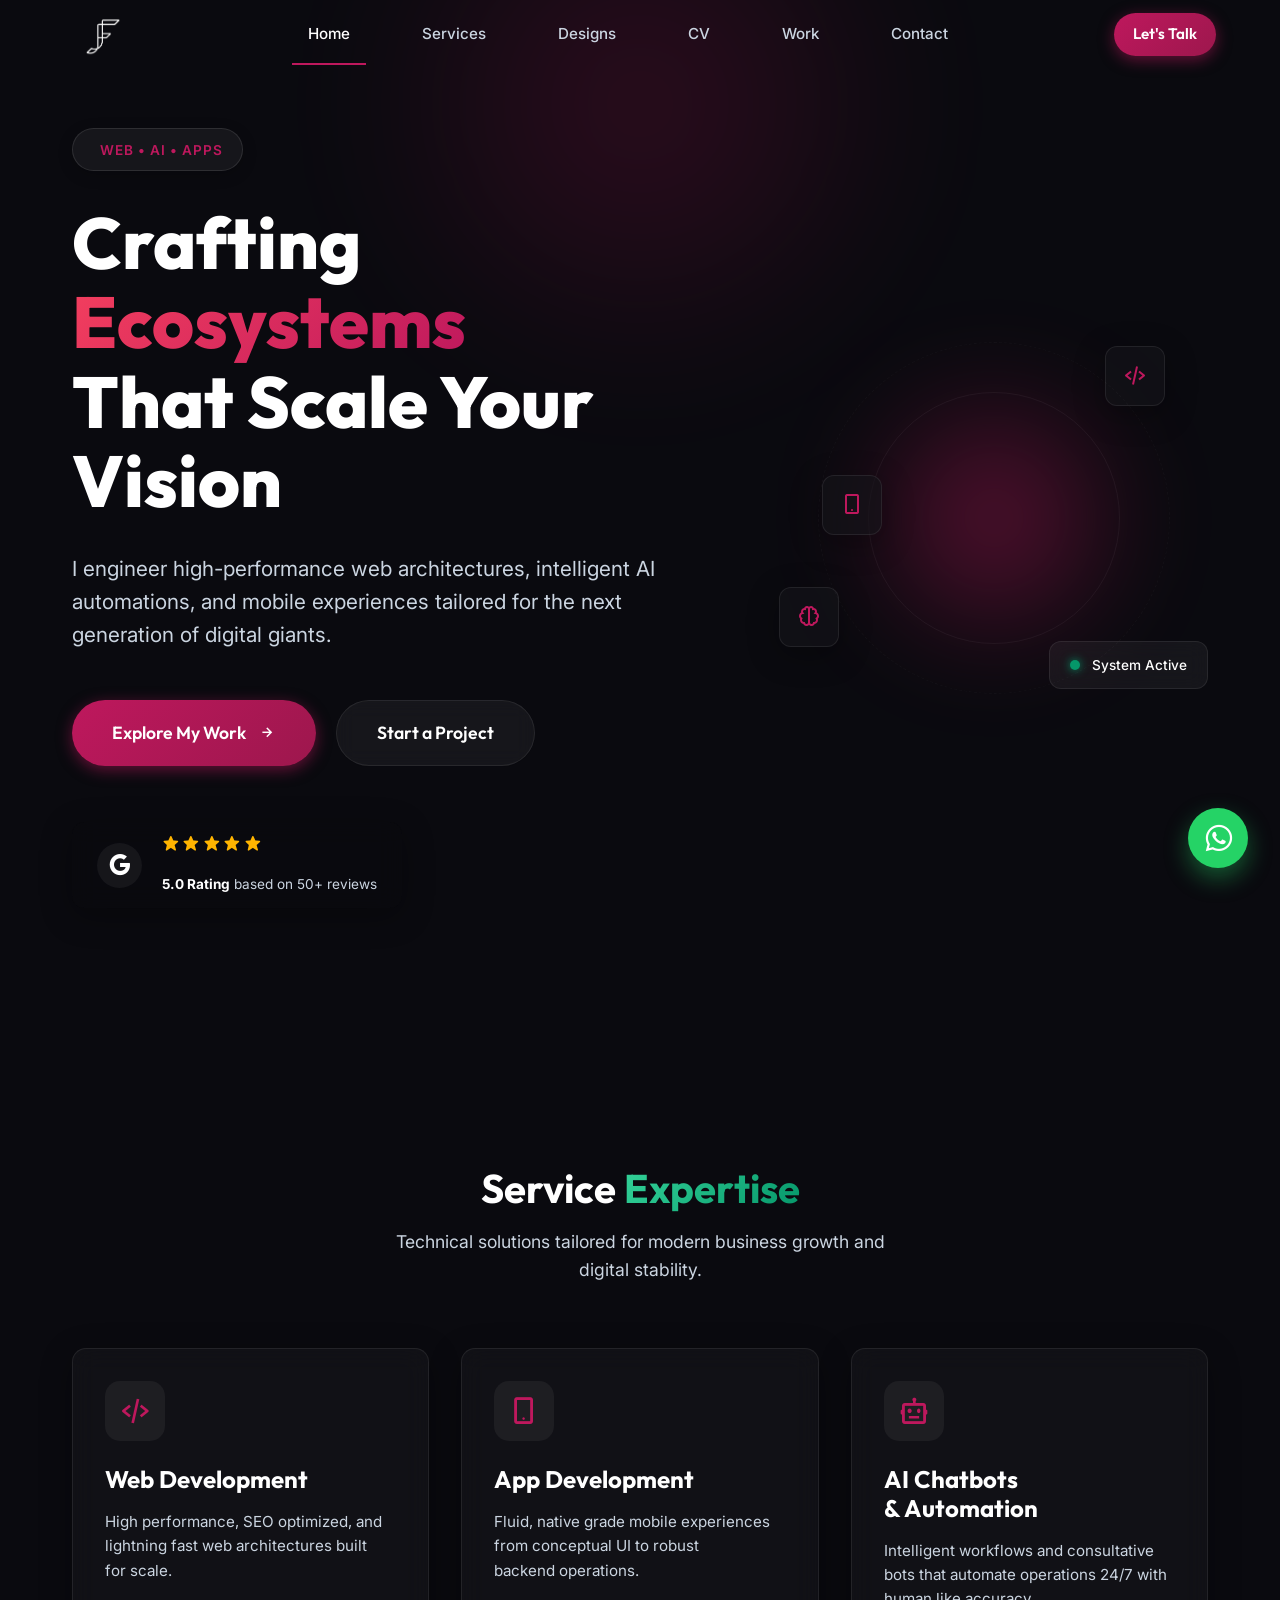
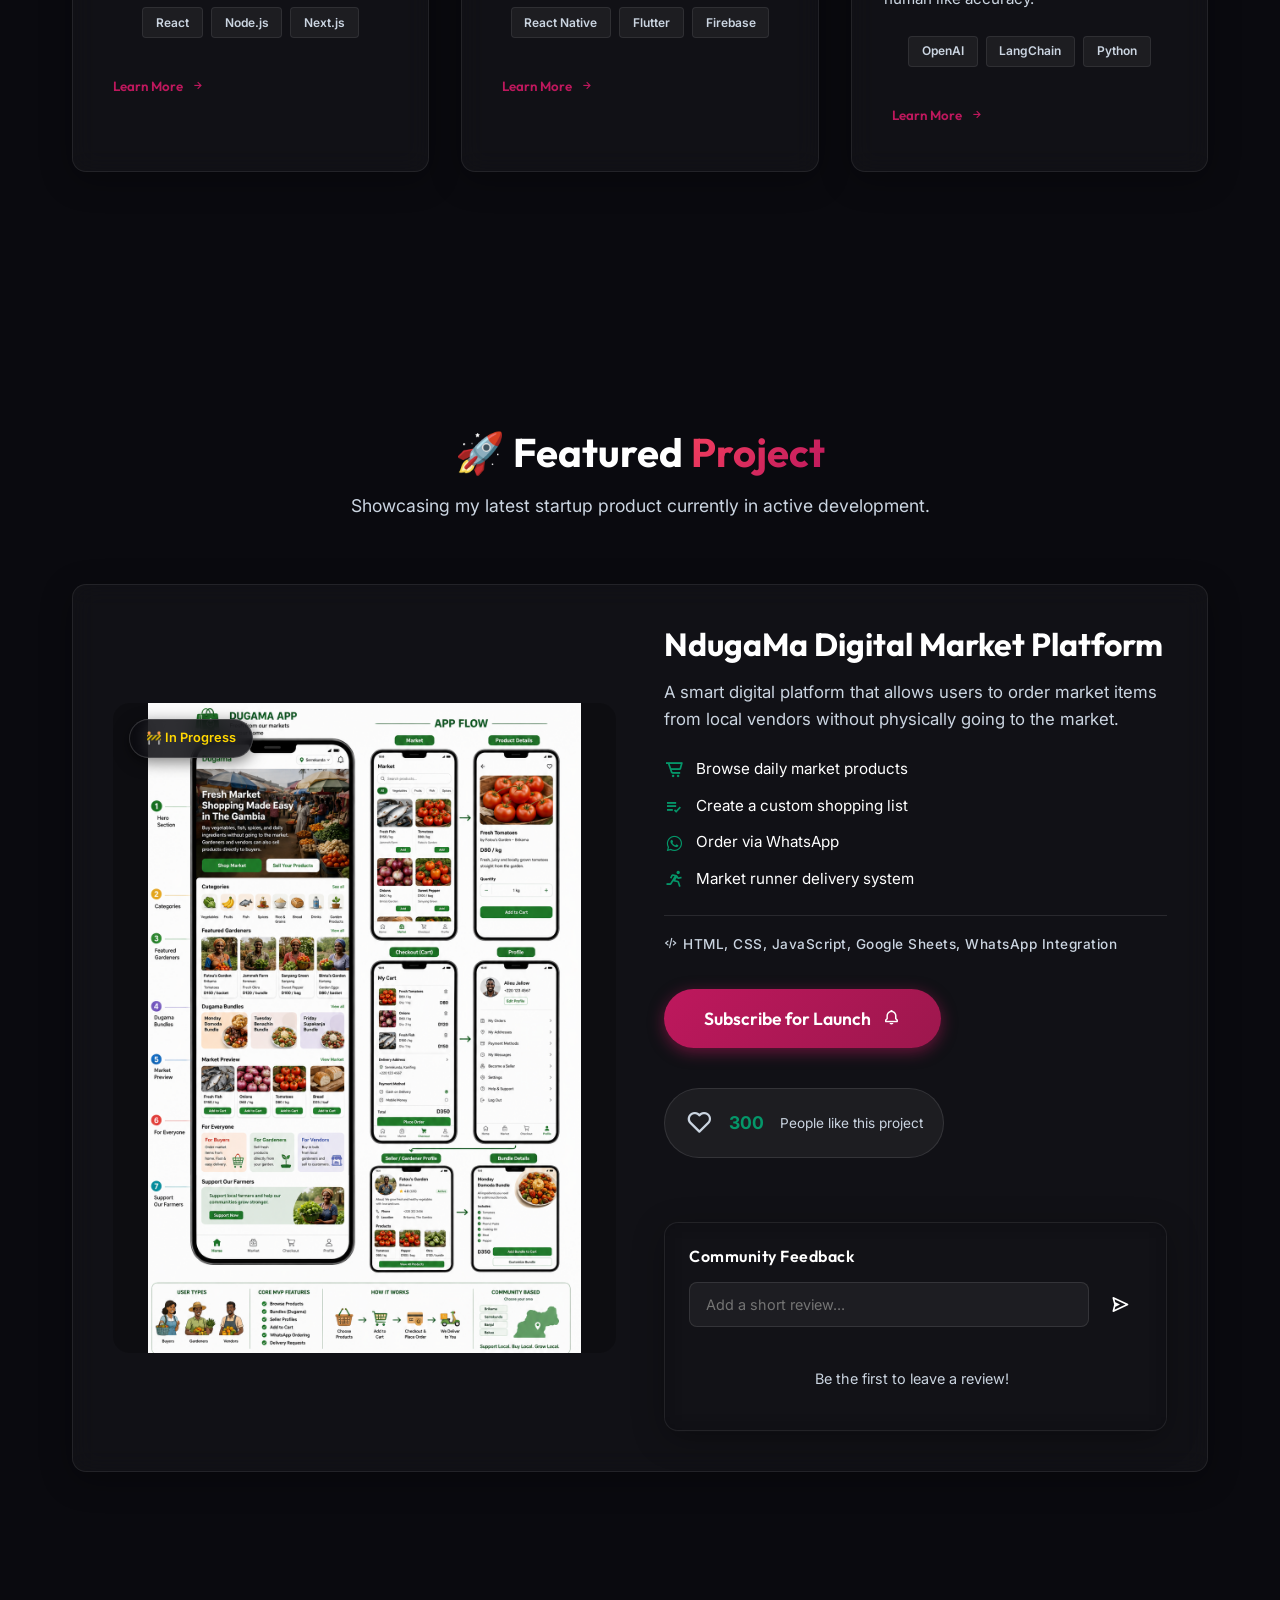
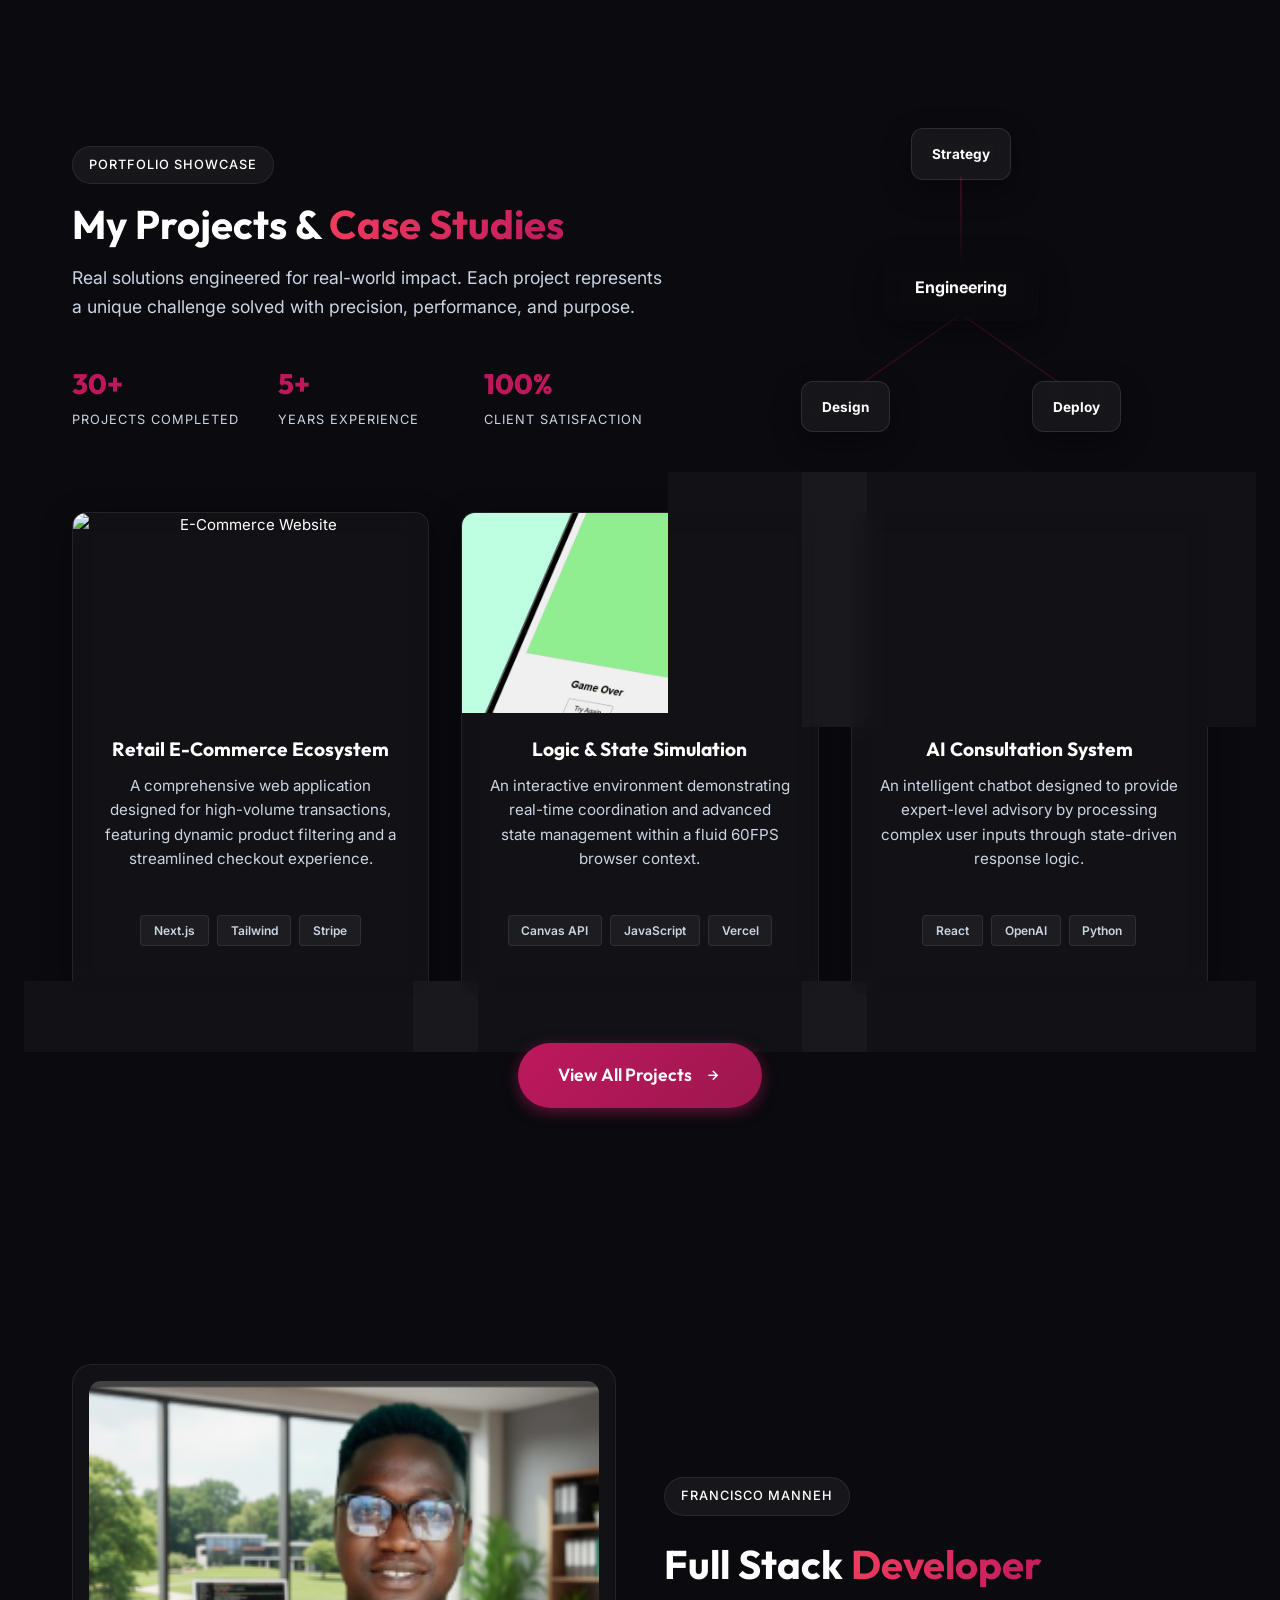
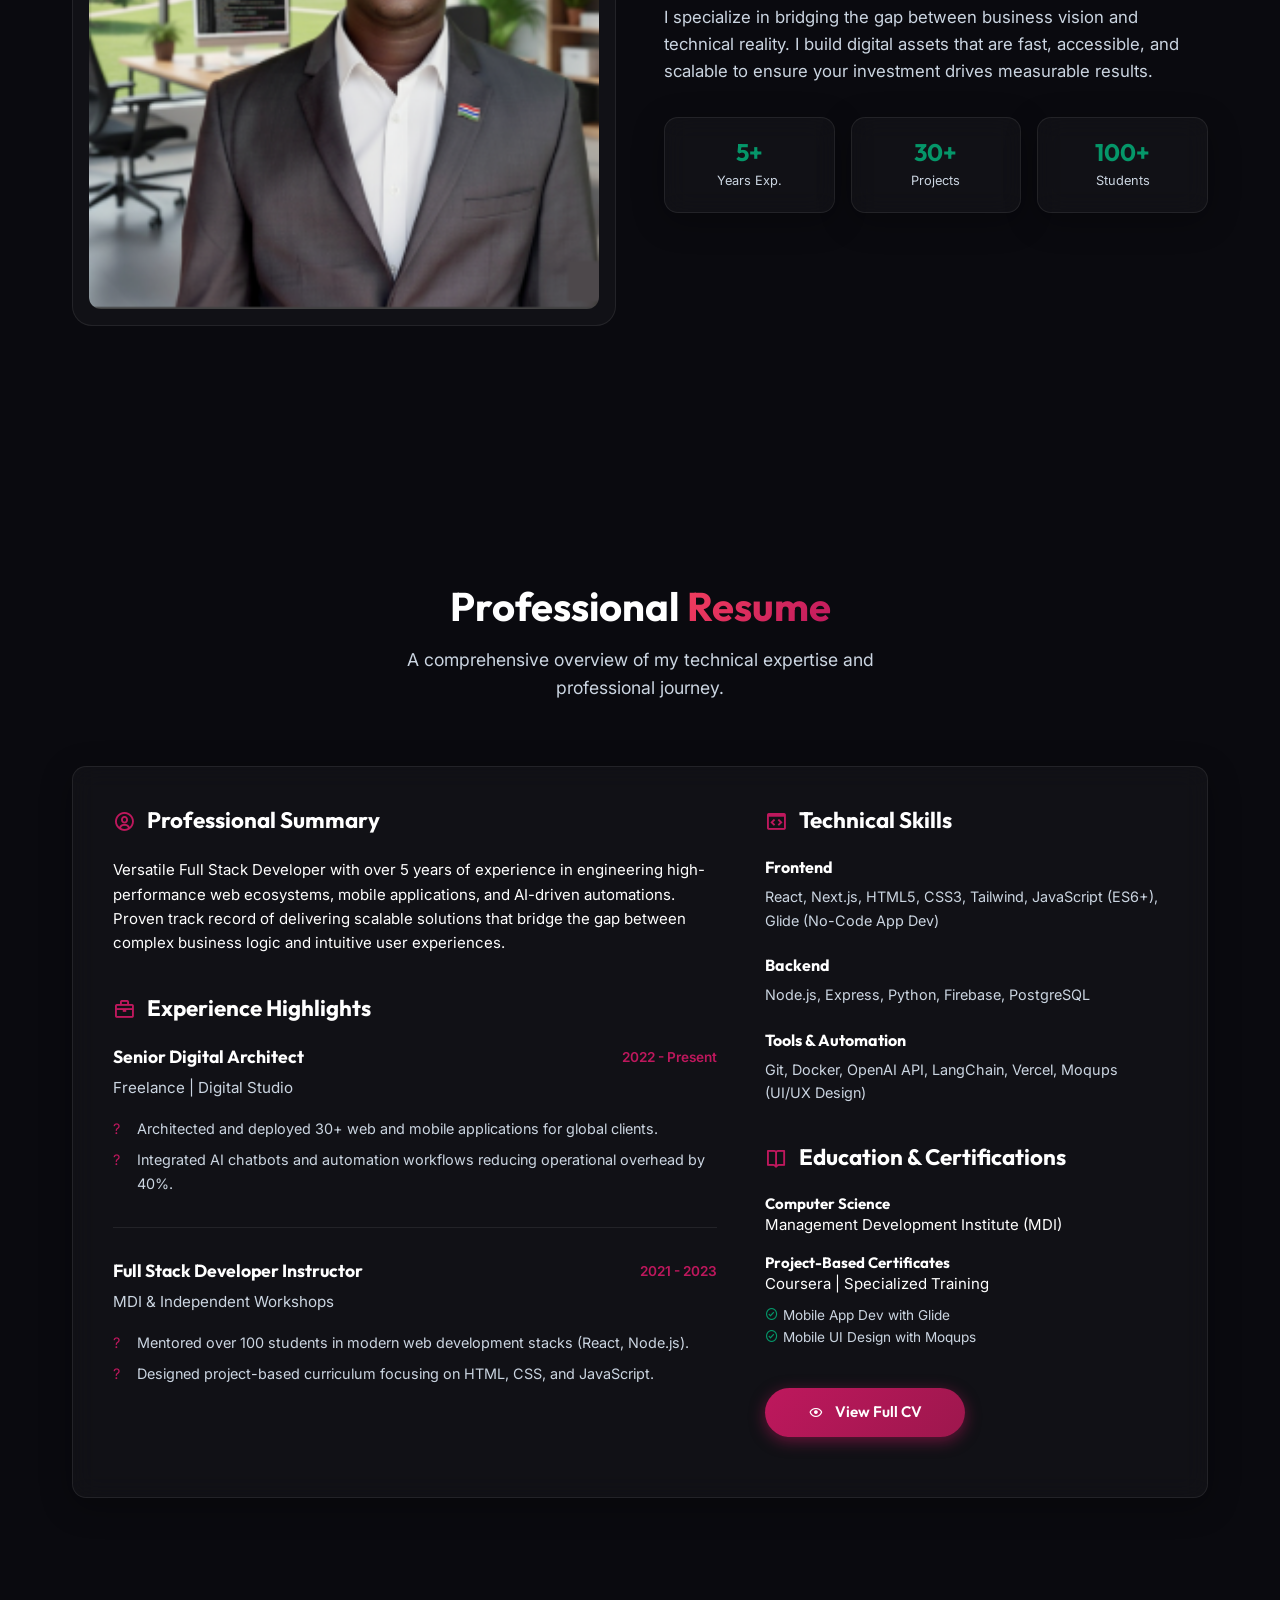
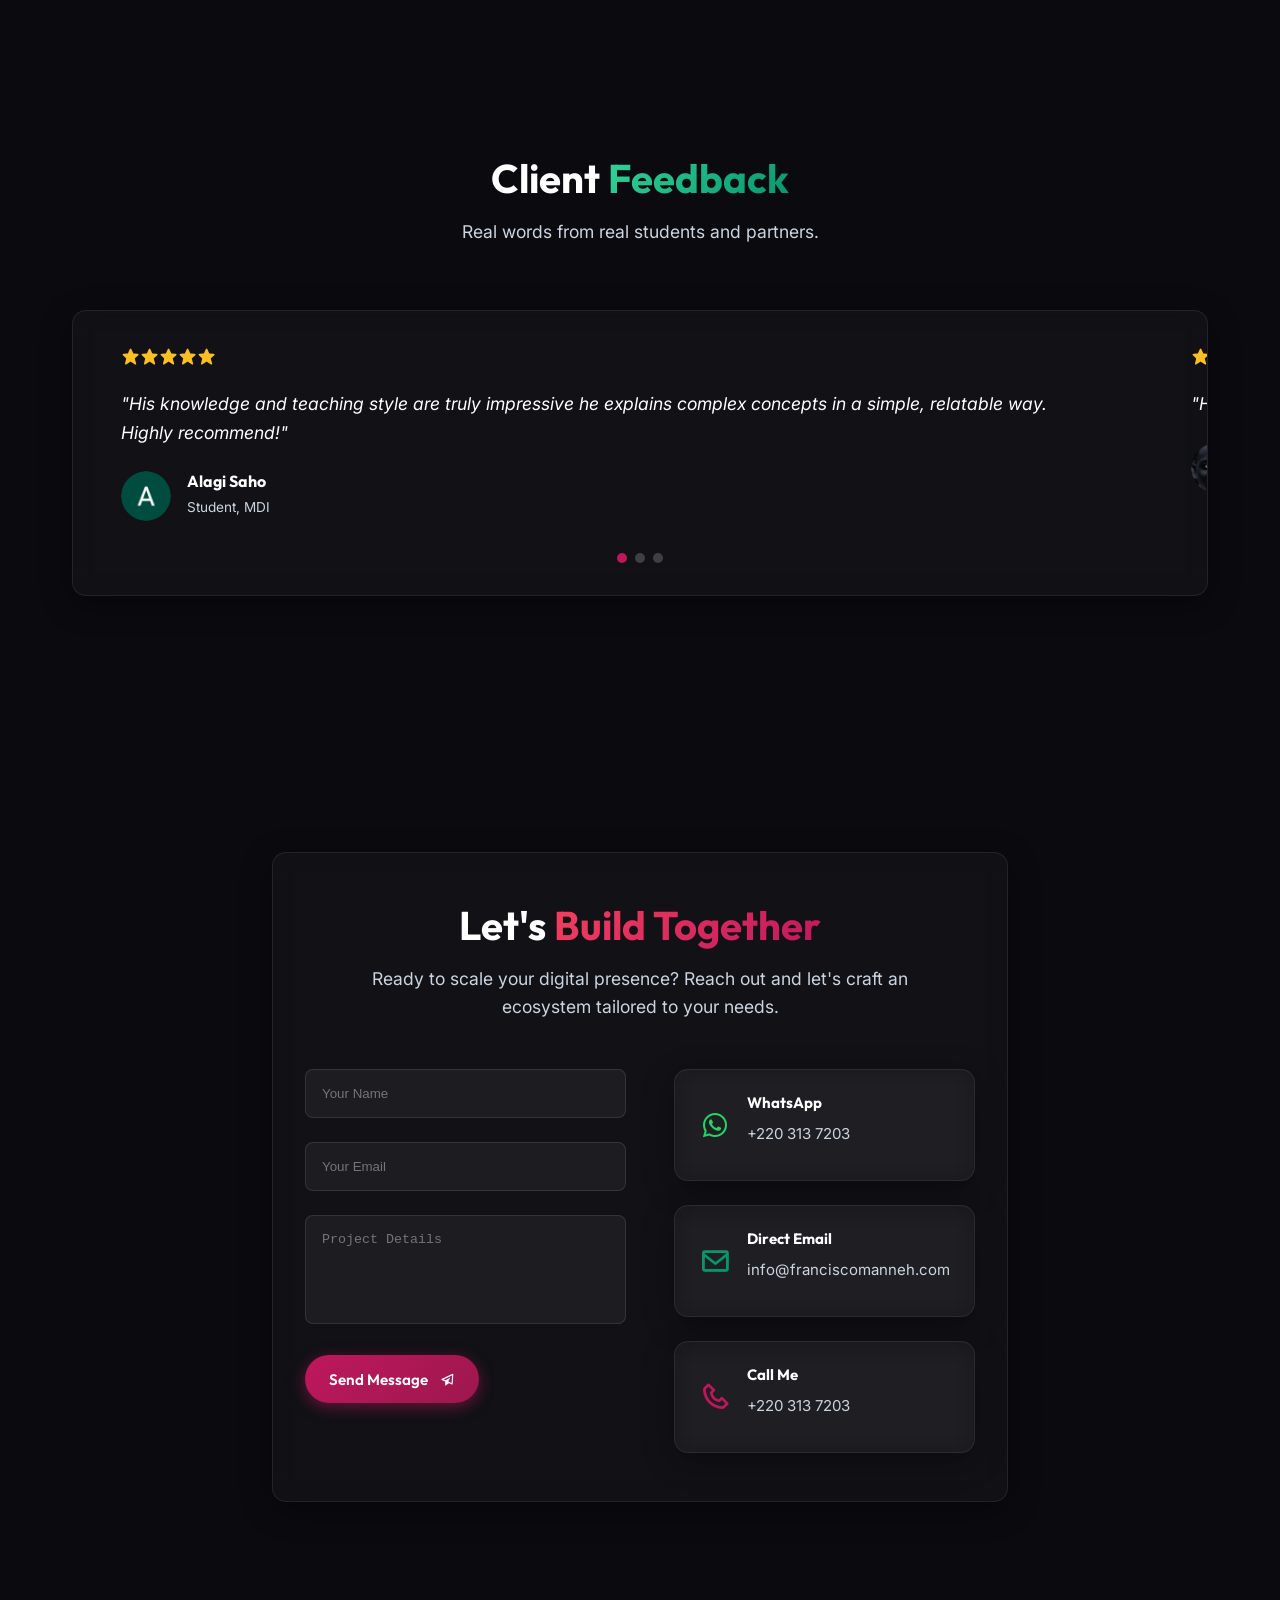
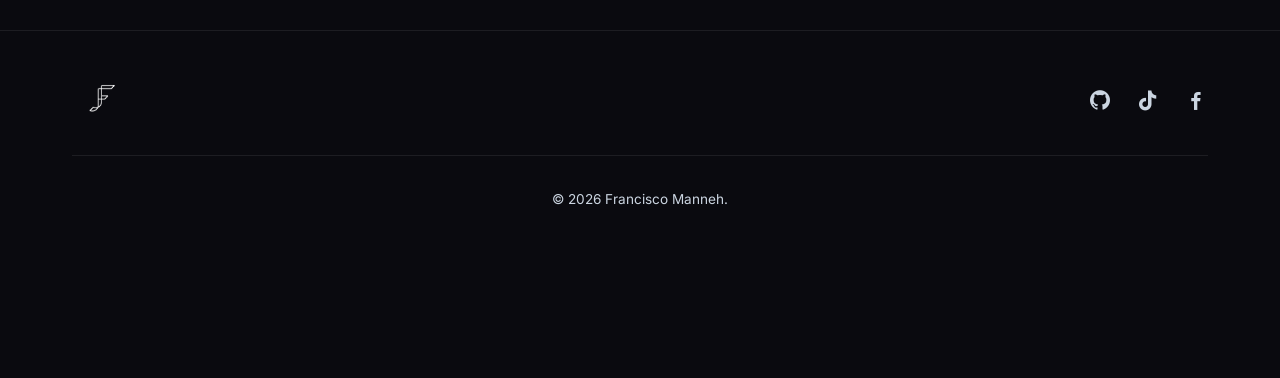
==== commit 244a502a: "Update Google Analytics tracking ID in index.html on" ====
--- a/index.html
+++ b/index.html
@@ -88,14 +88,14 @@
     }
     </script>
 
-    <!-- Google tag (gtag.js) -->
-<script async src="https://www.googletagmanager.com/gtag/js?id=G-LYT0YTZQ2X"></script>
+   <!-- Google tag (gtag.js) -->
+<script async src="https://www.googletagmanager.com/gtag/js?id=G-QLGYWV8054"></script>
 <script>
   window.dataLayer = window.dataLayer || [];
   function gtag(){dataLayer.push(arguments);}
   gtag('js', new Date());
 
-  gtag('config', 'G-LYT0YTZQ2X');
+  gtag('config', 'G-QLGYWV8054');
 </script>
 
     
